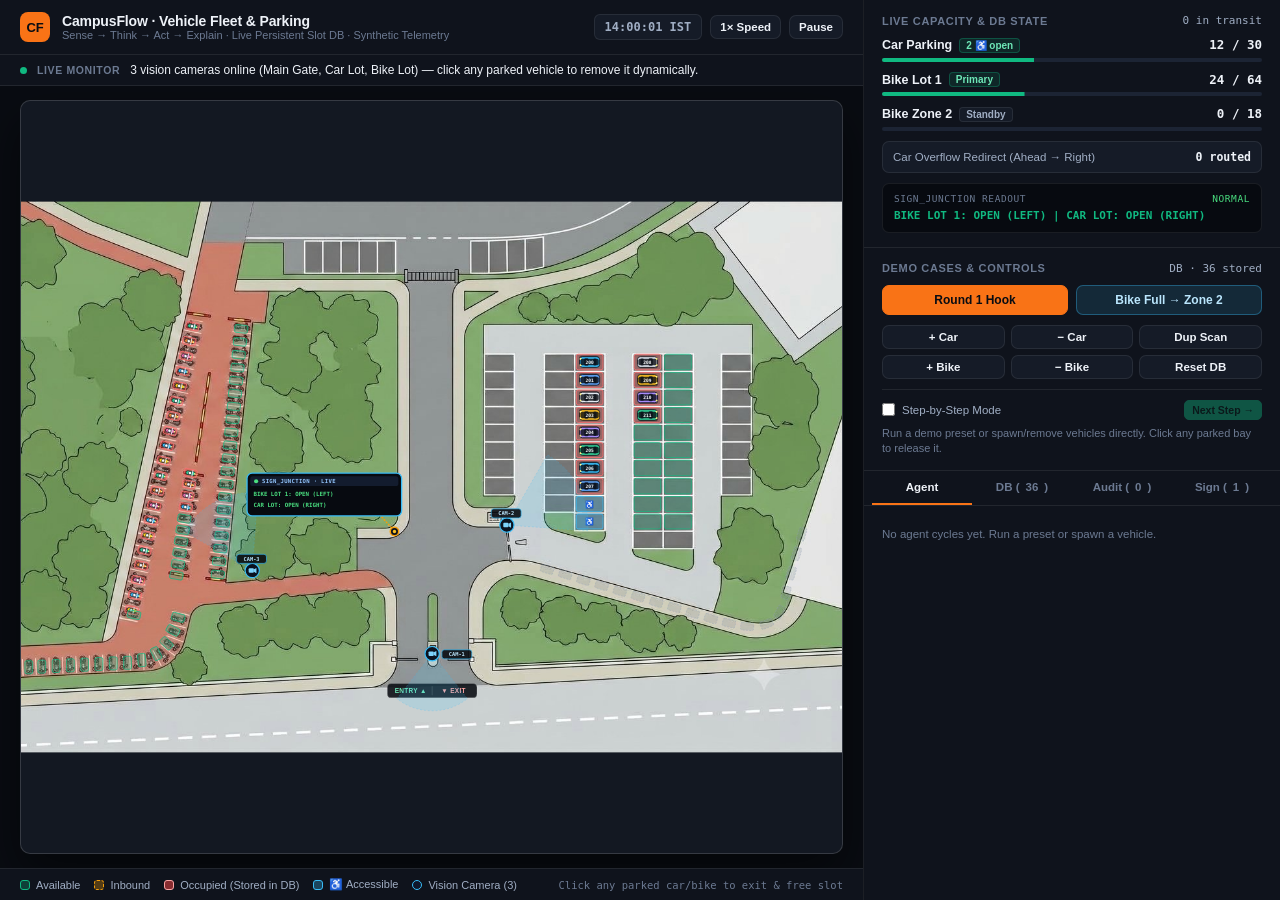
==== presentation/campusflow_parking_sim.html @ 80d055c9 "Add CampusFlow Module 1 interactive parking simulation" ====
<!DOCTYPE html>
<html lang="en" data-type="software">
<head>
<meta charset="UTF-8" />
<meta name="viewport" content="width=device-width, initial-scale=1.0" />
<meta name="page-type" content="software" />
<meta name="site-kind" content="software" />
<title>CampusFlow · Vehicle Fleet &amp; Parking Operations</title>
<style>
  :root {
    --bg: #090c12;
    --surface: #0f131c;
    --surface-2: #151b27;
    --surface-3: #1c2434;
    --border: rgba(255, 255, 255, 0.08);
    --border-strong: rgba(255, 255, 255, 0.15);
    --text: #eef2f8;
    --text-2: #a0aec4;
    --text-3: #6c7a92;
    --emerald: #10b981;
    --emerald-bg: rgba(16, 185, 129, 0.12);
    --amber: #f59e0b;
    --amber-bg: rgba(245, 158, 11, 0.13);
    --rose: #ef4444;
    --rose-bg: rgba(239, 68, 68, 0.13);
    --sky: #38bdf8;
    --sky-bg: rgba(56, 189, 248, 0.13);
    --accent: #f97316;
    --ease-out: cubic-bezier(0.22, 1, 0.36, 1);
    --ease-ios: cubic-bezier(0.32, 0.72, 0, 1);
    --mono: ui-monospace, SFMono-Regular, Menlo, Consolas, monospace;
    --sans: -apple-system, BlinkMacSystemFont, "Segoe UI", Inter, Roboto, sans-serif;
  }

  * { box-sizing: border-box; margin: 0; padding: 0; }
  html, body {
    height: 100%;
    background: var(--bg);
    color: var(--text);
    font-family: var(--sans);
    -webkit-font-smoothing: antialiased;
    overflow: hidden;
  }

  .app {
    display: grid;
    grid-template-columns: minmax(0, 1fr) 416px;
    height: 100vh;
    width: 100vw;
  }

  /* ================= LEFT MAP STAGE ================= */
  .stage {
    display: flex;
    flex-direction: column;
    min-width: 0;
    height: 100vh;
    border-right: 1px solid var(--border);
    background: var(--bg);
  }

  .topbar {
    display: flex;
    align-items: center;
    justify-content: space-between;
    gap: 16px;
    padding: 12px 20px;
    background: var(--surface);
    border-bottom: 1px solid var(--border);
    flex-shrink: 0;
  }

  .brand {
    display: flex;
    align-items: center;
    gap: 12px;
  }
  .brand-mark {
    width: 30px;
    height: 30px;
    border-radius: 8px;
    background: var(--accent);
    color: #090c12;
    font-weight: 800;
    font-size: 13px;
    letter-spacing: -0.02em;
    display: grid;
    place-items: center;
  }
  .brand-title {
    font-size: 14px;
    font-weight: 700;
    letter-spacing: -0.01em;
    color: var(--text);
    display: flex;
    align-items: center;
    gap: 8px;
  }
  .brand-meta {
    font-size: 11px;
    color: var(--text-3);
    font-weight: 500;
  }

  .top-controls {
    display: flex;
    align-items: center;
    gap: 8px;
  }
  .clock-chip {
    font-family: var(--mono);
    font-variant-numeric: tabular-nums;
    font-size: 12px;
    font-weight: 600;
    color: var(--text-2);
    background: var(--surface-2);
    border: 1px solid var(--border);
    padding: 5px 10px;
    border-radius: 6px;
  }

  .demand-bar {
    display: flex;
    align-items: center;
    gap: 10px;
    padding: 8px 20px;
    background: rgba(245, 158, 11, 0.07);
    border-bottom: 1px solid rgba(245, 158, 11, 0.22);
    font-size: 12px;
    flex-shrink: 0;
    transition: background-color 200ms var(--ease-out), border-color 200ms var(--ease-out);
  }
  .demand-bar.idle {
    background: var(--surface);
    border-bottom-color: var(--border);
  }
  .demand-dot {
    width: 7px;
    height: 7px;
    border-radius: 99px;
    background: var(--amber);
    flex-shrink: 0;
  }
  .demand-bar.idle .demand-dot { background: var(--emerald); }
  .demand-label {
    font-size: 10.5px;
    font-weight: 700;
    text-transform: uppercase;
    letter-spacing: 0.06em;
    color: var(--amber);
    flex-shrink: 0;
  }
  .demand-bar.idle .demand-label { color: var(--text-3); }
  .demand-text {
    color: var(--text);
    font-weight: 500;
    white-space: nowrap;
    overflow: hidden;
    text-overflow: ellipsis;
  }

  .map-wrap {
    position: relative;
    flex: 1;
    min-height: 0;
    display: flex;
    align-items: center;
    justify-content: center;
    padding: 14px 20px;
    overflow: hidden;
  }

  #simSvg {
    width: 100%;
    height: 100%;
    max-width: 100%;
    max-height: 100%;
    border-radius: 10px;
    border: 1px solid var(--border-strong);
    box-shadow: 0 20px 48px rgba(0, 0, 0, 0.5);
    background: #131822;
    user-select: none;
  }

  .legend-bar {
    display: flex;
    align-items: center;
    justify-content: space-between;
    flex-wrap: wrap;
    gap: 12px;
    padding: 9px 20px;
    background: var(--surface);
    border-top: 1px solid var(--border);
    font-size: 11px;
    color: var(--text-2);
    flex-shrink: 0;
  }
  .legend-items {
    display: flex;
    align-items: center;
    flex-wrap: wrap;
    gap: 14px;
  }
  .legend-item {
    display: inline-flex;
    align-items: center;
    gap: 6px;
  }
  .swatch {
    width: 10px;
    height: 10px;
    border-radius: 3px;
    display: inline-block;
  }

  /* TOOLTIP (Origin-aware, fast) */
  #tooltip {
    position: fixed;
    pointer-events: none;
    z-index: 60;
    background: rgba(15, 19, 28, 0.96);
    border: 1px solid var(--border-strong);
    border-radius: 8px;
    padding: 8px 11px;
    font-size: 11.5px;
    color: var(--text);
    box-shadow: 0 12px 28px rgba(0, 0, 0, 0.55);
    display: none;
    min-width: 178px;
  }
  #tooltip .tt-head { font-weight: 700; color: var(--text); margin-bottom: 4px; display: flex; justify-content: space-between; gap: 10px; }
  #tooltip .tt-row { color: var(--text-2); line-height: 1.5; font-size: 11px; }
  #tooltip .tt-hint { color: var(--sky); font-size: 10.5px; margin-top: 4px; font-weight: 600; }

  /* SONNER-STYLE BOTTOM-RIGHT TOASTS (Emil Kowalski) */
  #toastWrap {
    position: absolute;
    bottom: 22px;
    right: 28px;
    z-index: 30;
    display: flex;
    flex-direction: column;
    gap: 8px;
    pointer-events: none;
    max-width: 330px;
  }
  .toast {
    background: rgba(15, 19, 28, 0.96);
    border: 1px solid var(--border-strong);
    border-left: 3px solid var(--sky);
    border-radius: 8px;
    padding: 10px 13px;
    font-size: 12px;
    font-weight: 500;
    color: var(--text);
    box-shadow: 0 10px 28px rgba(0, 0, 0, 0.45);
    animation: toastEnter 200ms var(--ease-out) both;
  }
  .toast.warn { border-left-color: var(--amber); }
  .toast.err { border-left-color: var(--rose); }
  .toast.ok { border-left-color: var(--emerald); }
  .toast.leaving {
    opacity: 0;
    transform: translateY(4px) scale(0.97);
    transition: opacity 150ms var(--ease-out), transform 150ms var(--ease-out);
  }
  @keyframes toastEnter {
    from { opacity: 0; transform: translateY(6px) scale(0.96); }
    to { opacity: 1; transform: translateY(0) scale(1); }
  }

  /* ================= RIGHT SIDEBAR (CLEAN LINEAR / TASTESKILL SYSTEM) ================= */
  .sidebar {
    display: flex;
    flex-direction: column;
    height: 100vh;
    background: var(--surface);
    overflow: hidden;
  }

  .side-section {
    padding: 14px 18px;
    border-bottom: 1px solid var(--border);
    flex-shrink: 0;
  }

  .sec-head {
    display: flex;
    align-items: center;
    justify-content: space-between;
    margin-bottom: 10px;
  }
  .sec-title {
    font-size: 11px;
    font-weight: 700;
    text-transform: uppercase;
    letter-spacing: 0.06em;
    color: var(--text-3);
  }
  .sec-meta {
    font-family: var(--mono);
    font-variant-numeric: tabular-nums;
    font-size: 11px;
    color: var(--text-2);
  }

  /* CLEAN METRIC LIST (No cluttered boxed card soup) */
  .metric-list {
    display: flex;
    flex-direction: column;
    gap: 10px;
  }
  .metric-row {
    display: flex;
    flex-direction: column;
    gap: 5px;
  }
  .metric-top {
    display: flex;
    align-items: baseline;
    justify-content: space-between;
    gap: 8px;
  }
  .metric-name {
    font-size: 12.5px;
    font-weight: 600;
    color: var(--text);
    display: flex;
    align-items: center;
    gap: 7px;
  }
  .status-chip {
    font-size: 10px;
    font-weight: 600;
    padding: 1px 6px;
    border-radius: 4px;
    background: var(--surface-2);
    color: var(--text-2);
    border: 1px solid var(--border);
  }
  .status-chip.full { background: var(--rose-bg); color: #fca5a5; border-color: rgba(239,68,68,0.3); }
  .status-chip.active { background: var(--sky-bg); color: #7dd3fc; border-color: rgba(56,189,248,0.3); }
  .status-chip.ok { background: var(--emerald-bg); color: #6ee7b7; border-color: rgba(16,185,129,0.3); }
  .status-chip.warn { background: var(--amber-bg); color: #fcd34d; border-color: rgba(245,158,11,0.35); }

  .metric-num {
    font-family: var(--mono);
    font-variant-numeric: tabular-nums;
    font-size: 12.5px;
    font-weight: 700;
    color: var(--text);
  }
  .meter-track {
    height: 4px;
    border-radius: 99px;
    background: var(--surface-3);
    overflow: hidden;
  }
  .meter-fill {
    height: 100%;
    width: 100%;
    transform-origin: left center;
    transform: scaleX(0);
    background: var(--emerald);
    transition: transform 240ms var(--ease-out), background-color 200ms var(--ease-out);
  }

  .overflow-strip {
    margin-top: 10px;
    padding: 8px 10px;
    border-radius: 7px;
    background: var(--surface-2);
    border: 1px solid var(--border);
    display: flex;
    align-items: center;
    justify-content: space-between;
    font-size: 11.5px;
  }
  .overflow-strip span:first-child { color: var(--text-2); font-weight: 500; }
  .overflow-strip strong {
    font-family: var(--mono);
    font-variant-numeric: tabular-nums;
    color: var(--text);
  }

  /* SIGNBOARD STATUS STRIP */
  .sign-strip {
    margin-top: 10px;
    padding: 9px 11px;
    border-radius: 7px;
    background: #070a10;
    border: 1px solid var(--border);
    font-family: var(--mono);
  }
  .sign-strip-top {
    display: flex;
    justify-content: space-between;
    font-size: 9.5px;
    color: var(--text-3);
    text-transform: uppercase;
    letter-spacing: 0.06em;
    margin-bottom: 4px;
  }
  .sign-strip-val {
    font-size: 11px;
    font-weight: 700;
    color: var(--emerald);
    line-height: 1.4;
    transition: color 180ms var(--ease-out);
  }
  .sign-strip-val.redirect { color: var(--amber); }
  .sign-strip-val.alert { color: #f87171; }

  /* HUMAN-IN-THE-LOOP APPROVAL PANEL (Static crisp border, zero looping slop) */
  #approvalCard {
    display: none;
    margin-top: 12px;
    padding: 12px;
    border-radius: 8px;
    background: rgba(245, 158, 11, 0.09);
    border: 1px solid rgba(245, 158, 11, 0.5);
    animation: panelEnter 180ms var(--ease-out) both;
  }
  #approvalCard.visible { display: block; }
  @keyframes panelEnter {
    from { opacity: 0; transform: translateY(-4px) scale(0.98); }
    to { opacity: 1; transform: translateY(0) scale(1); }
  }
  .ap-head {
    display: flex;
    justify-content: space-between;
    align-items: center;
    margin-bottom: 5px;
    font-size: 12px;
    font-weight: 700;
    color: #fcd34d;
  }
  .ap-head code {
    font-family: var(--mono);
    font-size: 11px;
    color: var(--text);
  }
  .ap-body {
    font-size: 11.5px;
    color: var(--text-2);
    line-height: 1.45;
    margin-bottom: 10px;
  }
  .ap-body strong { color: var(--text); }
  .ap-actions {
    display: grid;
    grid-template-columns: 1fr 1fr;
    gap: 8px;
  }

  /* BUTTON SYSTEM (Emil Kowalski tactile scale(0.97) on press + fast 150ms curve) */
  button {
    font-family: inherit;
    cursor: pointer;
    border: 1px solid var(--border);
    background: var(--surface-2);
    color: var(--text);
    border-radius: 7px;
    padding: 7px 10px;
    font-size: 12px;
    font-weight: 600;
    display: inline-flex;
    align-items: center;
    justify-content: center;
    gap: 6px;
    transition: background-color 150ms var(--ease-out), border-color 150ms var(--ease-out), transform 120ms var(--ease-out), color 150ms var(--ease-out);
  }
  button:hover:not(:disabled) {
    background: var(--surface-3);
    border-color: var(--border-strong);
  }
  button:active:not(:disabled) {
    transform: scale(0.97);
  }
  button:disabled {
    opacity: 0.4;
    cursor: not-allowed;
  }

  .btn-primary {
    background: var(--accent);
    border-color: var(--accent);
    color: #090c12;
    font-weight: 700;
  }
  .btn-primary:hover:not(:disabled) {
    background: #fb923c;
    border-color: #fb923c;
  }
  .btn-secondary {
    background: var(--sky-bg);
    border-color: rgba(56, 189, 248, 0.35);
    color: #bae6fd;
  }
  .btn-secondary:hover:not(:disabled) {
    background: rgba(56, 189, 248, 0.22);
    border-color: rgba(56, 189, 248, 0.55);
  }
  .btn-approve {
    background: var(--emerald);
    border-color: var(--emerald);
    color: #062118;
    font-weight: 700;
  }
  .btn-approve:hover:not(:disabled) { background: #34d399; border-color: #34d399; }
  .btn-reject {
    background: var(--rose-bg);
    border-color: rgba(239, 68, 68, 0.4);
    color: #fecaca;
  }
  .btn-reject:hover:not(:disabled) { background: rgba(239, 68, 68, 0.24); }
  .btn-sm { padding: 5px 9px; font-size: 11.5px; }
  .btn-xs { padding: 3px 7px; font-size: 10.5px; border-radius: 5px; }

  .preset-row {
    display: grid;
    grid-template-columns: 1fr 1fr;
    gap: 8px;
    margin-bottom: 10px;
  }

  .action-grid {
    display: grid;
    grid-template-columns: repeat(3, 1fr);
    gap: 6px;
  }

  .step-strip {
    margin-top: 10px;
    padding-top: 10px;
    border-top: 1px solid var(--border);
    display: flex;
    align-items: center;
    justify-content: space-between;
    gap: 8px;
  }
  .step-toggle {
    font-size: 11.5px;
    color: var(--text-2);
    display: flex;
    align-items: center;
    gap: 7px;
    cursor: pointer;
    user-select: none;
  }
  .step-hint {
    margin-top: 6px;
    font-size: 11px;
    color: var(--text-3);
    line-height: 1.35;
  }
  .step-hint strong { color: var(--text-2); }

  /* LOWER TABS */
  .tabs-area {
    display: flex;
    flex-direction: column;
    flex: 1;
    min-height: 0;
  }
  .tab-bar {
    position: relative;
    display: grid;
    grid-template-columns: repeat(4, 1fr);
    border-bottom: 1px solid var(--border);
    background: var(--surface);
    flex-shrink: 0;
    padding: 0 8px;
  }
  .tab-btn {
    border: none;
    border-radius: 0;
    background: transparent;
    color: var(--text-3);
    padding: 10px 4px;
    font-size: 11.5px;
    font-weight: 600;
    border-bottom: 2px solid transparent;
  }
  .tab-btn:hover { background: transparent; color: var(--text-2); }
  .tab-btn:active { transform: none; }
  .tab-btn.active {
    color: var(--text);
    border-bottom-color: var(--accent);
  }

  .tab-pane {
    display: none;
    flex: 1;
    min-height: 0;
    overflow-y: auto;
    padding: 12px 18px;
  }
  .tab-pane.active {
    display: block;
    animation: tabFade 160ms var(--ease-out) both;
  }
  @keyframes tabFade {
    from { opacity: 0; transform: translateY(3px); }
    to { opacity: 1; transform: translateY(0); }
  }

  /* AGENT FEED */
  .feed-item {
    padding: 10px 0;
    border-bottom: 1px solid var(--border);
    font-size: 11.5px;
    animation: panelEnter 180ms var(--ease-out) both;
  }
  .feed-item:last-child { border-bottom: none; }
  .feed-head {
    display: flex;
    justify-content: space-between;
    align-items: center;
    margin-bottom: 4px;
  }
  .phase-tag {
    font-family: var(--mono);
    font-size: 9.5px;
    font-weight: 700;
    letter-spacing: 0.06em;
    padding: 1px 6px;
    border-radius: 4px;
    background: var(--sky-bg);
    color: #7dd3fc;
  }
  .phase-THINK .phase-tag { background: rgba(167,139,250,0.15); color: #ddd6fe; }
  .phase-ACT .phase-tag { background: var(--emerald-bg); color: #6ee7b7; }
  .phase-EXPLAIN .phase-tag { background: var(--amber-bg); color: #fde68a; }
  .phase-GUARD .phase-tag { background: var(--rose-bg); color: #fca5a5; }
  .feed-time {
    font-family: var(--mono);
    font-size: 10px;
    color: var(--text-3);
  }
  .feed-title { font-weight: 600; color: var(--text); margin-bottom: 2px; }
  .feed-body { color: var(--text-2); line-height: 1.45; }
  .feed-sub { color: var(--text-3); font-size: 10.5px; margin-top: 3px; }

  /* DB & AUDIT TABLES */
  .data-table {
    width: 100%;
    border-collapse: collapse;
    font-size: 11px;
  }
  .data-table th, .data-table td {
    text-align: left;
    padding: 7px 4px;
    border-bottom: 1px solid var(--border);
    vertical-align: middle;
  }
  .data-table th {
    color: var(--text-3);
    font-weight: 700;
    text-transform: uppercase;
    font-size: 9.5px;
    letter-spacing: 0.05em;
    position: sticky;
    top: 0;
    background: var(--surface);
  }
  .db-toolbar {
    display: flex;
    align-items: center;
    justify-content: space-between;
    margin-bottom: 8px;
    font-size: 11px;
    color: var(--text-2);
  }
  .tag-ok { color: #6ee7b7; font-weight: 600; }
  .tag-pend { color: #fcd34d; font-weight: 600; }
  .tag-rej { color: #fca5a5; font-weight: 600; }

  /* SVG ROUTE FLOW */
  @keyframes dashFlow {
    to { stroke-dashoffset: -36; }
  }
  .route-flow { animation: dashFlow 1.1s linear infinite; }

  /* ACCESSIBILITY: MANDATORY REDUCED MOTION PATH */
  @media (prefers-reduced-motion: reduce) {
    *, *::before, *::after {
      animation-duration: 0.01ms !important;
      animation-iteration-count: 1 !important;
      transition-duration: 0.01ms !important;
    }
  }

  ::-webkit-scrollbar { width: 5px; height: 5px; }
  ::-webkit-scrollbar-track { background: transparent; }
  ::-webkit-scrollbar-thumb { background: rgba(255,255,255,0.12); border-radius: 3px; }
</style>
</head>
<body>
<div class="app">
  <!-- LEFT MAP STAGE -->
  <div class="stage">
    <header class="topbar">
      <div class="brand">
        <div class="brand-mark">CF</div>
        <div>
          <div class="brand-title">CampusFlow · Vehicle Fleet &amp; Parking</div>
          <div class="brand-meta">Sense → Think → Act → Explain · Live Persistent Slot DB · Synthetic Telemetry</div>
        </div>
      </div>
      <div class="top-controls">
        <div class="clock-chip" id="simClock">14:00:00 IST</div>
        <button class="btn-sm" id="btnSpeed">1× Speed</button>
        <button class="btn-sm" id="btnPause">Pause</button>
      </div>
    </header>

    <div class="demand-bar idle" id="demandBar">
      <span class="demand-dot"></span>
      <span class="demand-label" id="demandTag">Live Monitor</span>
      <span class="demand-text" id="demandText">3 vision cameras online (Main Gate, Car Lot, Bike Lot) — click any parked vehicle to remove it dynamically.</span>
    </div>

    <div class="map-wrap">
      <div id="toastWrap"></div>
      <svg id="simSvg" viewBox="0 0 1264 848" preserveAspectRatio="xMidYMid meet">
        <defs>
          <filter id="glowSky" x="-30%" y="-30%" width="160%" height="160%">
            <feGaussianBlur stdDeviation="2.5" result="blur"/>
            <feMerge><feMergeNode in="blur"/><feMergeNode in="SourceGraphic"/></feMerge>
          </filter>
          <filter id="glowAmber" x="-30%" y="-30%" width="160%" height="160%">
            <feGaussianBlur stdDeviation="3" result="blur"/>
            <feMerge><feMergeNode in="blur"/><feMergeNode in="SourceGraphic"/></feMerge>
          </filter>
          <linearGradient id="camFovGrad" x1="0%" y1="0%" x2="100%" y2="0%">
            <stop offset="0%" stop-color="#38bdf8" stop-opacity="0.34"/>
            <stop offset="100%" stop-color="#38bdf8" stop-opacity="0.02"/>
          </linearGradient>
        </defs>

        <!-- Base Top-Down Parking Floorplan -->
        <image href="[data-uri]" x="0" y="0" width="1264" height="848" />

        <!-- Switched Entry (LEFT) & Exit (RIGHT) Gate Indicator -->
        <g font-family="-apple-system, BlinkMacSystemFont, sans-serif" font-weight="800" font-size="10" letter-spacing="0.05em">
          <rect x="564" y="742" width="138" height="22" rx="6" fill="rgba(9,12,18,0.88)" stroke="rgba(255,255,255,0.22)" stroke-width="1"/>
          <text x="600" y="756.5" text-anchor="middle" fill="#6ee7b7">ENTRY ▲</text>
          <line x1="633" y1="746" x2="633" y2="760" stroke="rgba(255,255,255,0.2)" stroke-width="1"/>
          <text x="666" y="756.5" text-anchor="middle" fill="#fca5a5">▼ EXIT</text>
        </g>

        <!-- Dynamic Active Route Guidance Layer (Overflow Straight->Right OR Bike Zone 2 Perimeter) -->
        <g id="routeLayer"></g>

        <!-- Interactive Parking Slots + Persistent Parked Vehicle Icons Layer -->
        <g id="slotsLayer"></g>

        <!-- 3 Campus Vision Cameras Layer (Main Gate, Car Lot, Bike Lot) -->
        <g id="camerasLayer"></g>

        <!-- Moving Vehicles In Transit Layer -->
        <g id="vehiclesLayer"></g>

        <!-- SIGN_JUNCTION Digital Display Board (Inner Left Corner of Central T-Junction) -->
        <g id="signJunctionGroup" style="cursor:pointer;">
          <line x1="574" y1="506" x2="554" y2="484" stroke="#f59e0b" stroke-width="2.2" stroke-dasharray="3 2"/>
          <circle cx="575" cy="508" r="6.5" fill="#0f131c" stroke="#f59e0b" stroke-width="2.2"/>
          <circle cx="575" cy="508" r="2.6" fill="#fbbf24"/>

          <rect id="signBox" x="348" y="418" width="238" height="66" rx="8" fill="#070a10" stroke="#38bdf8" stroke-width="2"/>
          <rect x="353" y="423" width="228" height="15" rx="4" fill="#131c2e"/>
          <circle id="signLedDot" cx="362" cy="430.5" r="3.2" fill="#10b981"/>
          <text x="371" y="434" fill="#93c5fd" font-family="ui-monospace, monospace" font-size="8.6" font-weight="800" letter-spacing="0.06em">SIGN_JUNCTION · LIVE</text>
          <text id="signLine1" x="358" y="454" fill="#4ade80" font-family="ui-monospace, monospace" font-size="8.9" font-weight="800">BIKE LOT 1: OPEN (LEFT)</text>
          <text id="signLine2" x="358" y="470" fill="#4ade80" font-family="ui-monospace, monospace" font-size="8.9" font-weight="800">CAR LOT: OPEN (RIGHT)</text>
        </g>
      </svg>
    </div>

    <footer class="legend-bar">
      <div class="legend-items">
        <span class="legend-item"><span class="swatch" style="background:rgba(16,185,129,0.28);border:1.5px solid #10b981;"></span>Available</span>
        <span class="legend-item"><span class="swatch" style="background:rgba(245,158,11,0.3);border:1.5px dashed #f59e0b;"></span>Inbound</span>
        <span class="legend-item"><span class="swatch" style="background:rgba(239,68,68,0.55);border:1.5px solid #fca5a5;"></span>Occupied (Stored in DB)</span>
        <span class="legend-item"><span class="swatch" style="background:rgba(56,189,248,0.3);border:1.5px solid #38bdf8;"></span>♿ Accessible</span>
        <span class="legend-item"><span class="swatch" style="background:#0f172a;border:1.5px solid #38bdf8;border-radius:99px;"></span>Vision Camera (3)</span>
      </div>
      <div style="font-family:var(--mono);font-size:10.5px;color:var(--text-3);">Click any parked car/bike to exit &amp; free slot</div>
    </footer>
  </div>

  <!-- RIGHT SIDEBAR (CLEANED UP VIA DESIGN-TASTE-FRONTEND + DESIGN-MOTION-PRINCIPLES) -->
  <aside class="sidebar">
    <!-- 1. LIVE TELEMETRY & SIGNBOARD -->
    <section class="side-section">
      <div class="sec-head">
        <span class="sec-title">Live Capacity &amp; DB State</span>
        <span class="sec-meta" id="activeVehiclesBadge">0 in transit</span>
      </div>

      <div class="metric-list">
        <div class="metric-row">
          <div class="metric-top">
            <span class="metric-name">Car Parking <span class="status-chip ok" id="chipCar">2 ♿ open</span></span>
            <span class="metric-num" id="valCar">0 / 30</span>
          </div>
          <div class="meter-track"><div class="meter-fill" id="barCar"></div></div>
        </div>

        <div class="metric-row">
          <div class="metric-top">
            <span class="metric-name">Bike Lot 1 <span class="status-chip ok" id="chipBike1">Primary</span></span>
            <span class="metric-num" id="valBike1">0 / 64</span>
          </div>
          <div class="meter-track"><div class="meter-fill" id="barBike1"></div></div>
        </div>

        <div class="metric-row">
          <div class="metric-top">
            <span class="metric-name">Bike Zone 2 <span class="status-chip" id="chipBike2">Standby</span></span>
            <span class="metric-num" id="valBike2">0 / 18</span>
          </div>
          <div class="meter-track"><div class="meter-fill" id="barBike2"></div></div>
        </div>
      </div>

      <div class="overflow-strip">
        <span>Car Overflow Redirect (Ahead → Right)</span>
        <strong id="valOverflowCount">0 routed</strong>
      </div>

      <div class="sign-strip">
        <div class="sign-strip-top">
          <span>SIGN_JUNCTION Readout</span>
          <span id="signStatePill" style="color:var(--emerald);">NORMAL</span>
        </div>
        <div class="sign-strip-val" id="signMirrorText">BIKE LOT 1: OPEN (LEFT) | CAR LOT: OPEN (RIGHT)</div>
      </div>

      <!-- HUMAN-IN-THE-LOOP APPROVAL PANEL -->
      <div id="approvalCard">
        <div class="ap-head">
          <span>Attendant Approval Required</span>
          <code id="apVehicleTag">CAR-VIS-01</code>
        </div>
        <div class="ap-body" id="apBody">
          Car parking is at <strong>30/30</strong> capacity. Approve overflow redirect to route this vehicle <strong>straight ahead and right</strong> to the external overflow lot?
        </div>
        <div class="ap-actions">
          <button class="btn-approve" id="btnApproveOv">Approve Redirect</button>
          <button class="btn-reject" id="btnRejectOv">Reject &amp; Exit</button>
        </div>
      </div>
    </section>

    <!-- 2. SCENARIOS & FLEET CONTROLS -->
    <section class="side-section">
      <div class="sec-head">
        <span class="sec-title">Demo Cases &amp; Controls</span>
        <span class="sec-meta" id="dbSavedBadge">DB Synced</span>
      </div>

      <div class="preset-row">
        <button class="btn-primary" id="btnPresetHook">Round 1 Hook</button>
        <button class="btn-secondary" id="btnPresetBike2">Bike Full → Zone 2</button>
      </div>

      <div class="action-grid">
        <button class="btn-sm" id="btnSpawnCar">+ Car</button>
        <button class="btn-sm" id="btnRemoveCar">− Car</button>
        <button class="btn-sm" id="btnDupScan">Dup Scan</button>
        <button class="btn-sm" id="btnSpawnBike">+ Bike</button>
        <button class="btn-sm" id="btnRemoveBike">− Bike</button>
        <button class="btn-sm" id="btnReset">Reset DB</button>
      </div>

      <div class="step-strip">
        <label class="step-toggle">
          <input type="checkbox" id="chkStepMode" />
          Step-by-Step Mode
        </label>
        <button class="btn-xs btn-approve" id="btnNextStep" disabled>Next Step →</button>
      </div>
      <div class="step-hint" id="stepDesc">Run a demo preset or spawn/remove vehicles directly. Click any parked bay to release it.</div>
    </section>

    <!-- 3. TABBED INSPECTOR (AGENT / LIVE DB / AUDIT / SIGN) -->
    <div class="tabs-area">
      <div class="tab-bar">
        <button class="tab-btn active" data-tab="tabAgent">Agent</button>
        <button class="tab-btn" data-tab="tabDb">DB (<span id="dbCount">0</span>)</button>
        <button class="tab-btn" data-tab="tabAudit">Audit (<span id="auditCount">0</span>)</button>
        <button class="tab-btn" data-tab="tabSign">Sign (<span id="signCount">1</span>)</button>
      </div>

      <div class="tab-pane active" id="tabAgent"></div>

      <div class="tab-pane" id="tabDb">
        <div class="db-toolbar">
          <span id="dbSummaryText">0 vehicles committed in local DB</span>
          <button class="btn-xs" id="btnClearAll">Empty Lots</button>
        </div>
        <table class="data-table">
          <thead>
            <tr>
              <th>Slot</th>
              <th>Vehicle ID</th>
              <th>In At</th>
              <th style="text-align:right;">Action</th>
            </tr>
          </thead>
          <tbody id="dbBody"></tbody>
        </table>
      </div>

      <div class="tab-pane" id="tabAudit">
        <table class="data-table">
          <thead>
            <tr>
              <th>Time</th>
              <th>Event</th>
              <th>Evidence &amp; Ruled Out</th>
              <th>Outcome</th>
            </tr>
          </thead>
          <tbody id="auditBody"></tbody>
        </table>
      </div>

      <div class="tab-pane" id="tabSign"></div>
    </div>
  </aside>
</div>

<div id="tooltip"></div>

<script>
(() => {
  'use strict';

  const SVG_NS = 'http://www.w3.org/2000/svg';
  const DB_KEY = 'campusflow_parking_db_v2';

  const CAR_PALETTE = ['#38bdf8', '#60a5fa', '#e2e8f0', '#fbbf24', '#a78bfa', '#34d399'];
  const BIKE_PALETTE = ['#34d399', '#fb923c', '#f472b6', '#38bdf8', '#facc15'];

  /* =========================================================
     1. 3 VISION CAMERAS & CALIBRATED FLOORPLAN SLOTS (1264x848)
     ========================================================= */
  const CAMERAS = [
    {
      id: 'CAM-1',
      name: 'Main Gate Camera',
      zone: 'GATE',
      x: 633, y: 696,
      fovAngle: 90, fovSpan: 76, fovLen: 88,
      role: 'Entry (left) & Exit (right) synthetic timestamp + class detection'
    },
    {
      id: 'CAM-2',
      name: 'Car Lot Camera',
      zone: 'ZONE_CAR',
      x: 748, y: 498,
      fovAngle: -28, fovSpan: 64, fovLen: 125,
      role: 'Verifies bay occupancy across 30 car slots (incl. 2 ♿ bays)'
    },
    {
      id: 'CAM-3',
      name: 'Bike Lot Camera',
      zone: 'ZONE_BIKE_1',
      x: 356, y: 568,
      fovAngle: -118, fovSpan: 64, fovLen: 120,
      role: 'Monitors 64 primary two-wheeler bays & triggers Zone 2 redirect'
    }
  ];

  const CAR_Y_LINES = [233, 261, 288, 315, 342, 369, 396, 424, 452, 479, 506];

  function buildSlots() {
    const slots = [];

    // 1) ZONE_CAR: 3 parallel vertical columns x 10 = 30 slots (2 accessible near throat)
    const carCols = [
      { colIdx: 0, prefix: 'C-A', x: 855, w: 41, aisleX: 920, parkAngle: 180 },
      { colIdx: 1, prefix: 'C-B', x: 944, w: 41, aisleX: 920, parkAngle: 0 },
      { colIdx: 2, prefix: 'C-C', x: 991, w: 41, aisleX: 1056, parkAngle: 180 },
    ];
    carCols.forEach(c => {
      for (let i = 0; i < 10; i++) {
        const y0 = CAR_Y_LINES[i] + 2;
        const h = (CAR_Y_LINES[i + 1] - CAR_Y_LINES[i]) - 4;
        const isAccessible = (c.colIdx === 0 && i >= 8);
        slots.push({
          id: `${c.prefix}${String(i + 1).padStart(2, '0')}`,
          zone: 'ZONE_CAR',
          vehicleType: 'CAR',
          accessible: isAccessible,
          x: c.x, y: y0, w: c.w, h,
          cx: c.x + c.w / 2,
          cy: y0 + h / 2,
          angle: 0,
          parkAngle: c.parkAngle,
          colIdx: c.colIdx,
          status: 'AVAILABLE', // AVAILABLE | INBOUND | OCCUPIED | LOCKED
          vehicleId: null,
          vehicleColor: null,
          parkedAt: null
        });
      }
    });

    // 2) ZONE_BIKE_1: 64 primary bike slots along left red-paved lot + lower-left bend
    let b1 = 1;
    const addBike1 = (cx, cy, angle, aisleType) => {
      slots.push({
        id: `B1-${String(b1++).padStart(2, '0')}`,
        zone: 'ZONE_BIKE_1',
        vehicleType: 'BIKE',
        accessible: false,
        x: cx - 10, y: cy - 6, w: 20, h: 12,
        cx, cy,
        angle,
        parkAngle: angle,
        aisleType,
        status: 'AVAILABLE',
        vehicleId: null,
        vehicleColor: null,
        parkedAt: null
      });
    };

    for (let i = 0; i < 20; i++) {
      const y = 192 + i * 23.0;
      const x = 264 - 0.214 * (y - 192);
      addBike1(x, y, 12, 'WEST_MAIN');
    }
    for (let i = 0; i < 10; i++) {
      const y = 418 + i * 17.5;
      const x = 261 - 0.138 * (y - 418);
      addBike1(x, y, 10, 'WEST_MAIN');
    }
    for (let i = 0; i < 20; i++) {
      const y = 196 + i * 19.9;
      const x = 339 - 0.095 * (y - 196);
      addBike1(x, y, 186, 'EAST_MAIN');
    }
    const bendCoords = [
      [242, 640, 195], [234, 660, 208], [224, 680, 224], [208, 696, 245],
      [186, 706, 265], [164, 710, 270], [142, 711, 270], [120, 712, 270],
      [98,  713, 270], [76,  714, 270], [54,  715, 270], [32,  716, 270],
      [12,  717, 270], [174, 636, 12]
    ];
    bendCoords.forEach(([x, y, ang]) => addBike1(x, y, ang, 'BEND'));

    // 3) ZONE_BIKE_2: 18 secondary bike slots along bottom-right & east building perimeter
    const b2Points = [
      [810, 566, 17], [838, 574, 17], [866, 583, 17], [894, 591, 17],
      [922, 600, 17], [950, 608, 17], [978, 617, 17], [1006, 625, 17],
      [1034, 634, 17], [1062, 642, 17], [1090, 649, 14], [1118, 654, 4],
      [1148, 650, -22], [1168, 632, -62], [1178, 602, -74], [1186, 572, -74],
      [1194, 542, -74], [1202, 512, -74]
    ];
    b2Points.forEach(([cx, cy, ang], idx) => {
      slots.push({
        id: `B2-${String(idx + 1).padStart(2, '0')}`,
        zone: 'ZONE_BIKE_2',
        vehicleType: 'BIKE',
        accessible: false,
        x: cx - 10, y: cy - 6, w: 20, h: 12,
        cx, cy,
        angle: ang,
        parkAngle: ang,
        status: 'LOCKED',
        vehicleId: null,
        vehicleColor: null,
        parkedAt: null
      });
    });

    return slots;
  }

  /* =========================================================
     2. SWITCHED ENTRY (LEFT) & EXIT (RIGHT) + OVERFLOW RIGHT-TURN
     ========================================================= */
  // ENTRY is now on the LEFT lane (x = 598, going NORTH)
  const ENTRY_TO_JUNCTION = [
    { x: 598, y: 834 },
    { x: 598, y: 706, camId: 'CAM-1' },
    { x: 608, y: 556, pauseMs: 380 } // Pause to read SIGN_JUNCTION
  ];

  // EXIT is now on the RIGHT lane (x = 666, going SOUTH)
  const EXIT_FROM_JUNCTION = [
    { x: 662, y: 566 },
    { x: 666, y: 706, camId: 'CAM-1' },
    { x: 666, y: 838 }
  ];

  // OVERFLOW PATH: Straight north past crosswalk, then RIGHT TURN ahead along curved upper road!
  function getOverflowPath(fromPoint = null) {
    const start = fromPoint
      ? [{ x: fromPoint.x, y: fromPoint.y }]
      : ENTRY_TO_JUNCTION.map(p => ({ ...p }));
    return start.concat([
      { x: 614, y: 360 },
      { x: 614, y: 120 },
      { x: 614, y: 52 },
      { x: 715, y: 48 },
      { x: 815, y: 42 },
      { x: 910, y: 26 },
      { x: 1015, y: -12 }
    ]);
  }

  function getEntryPath(slot) {
    const pts = ENTRY_TO_JUNCTION.map(p => ({ ...p }));
    if (slot.zone === 'ZONE_CAR') {
      pts.push({ x: 690, y: 534 }, { x: 752, y: 526, camId: 'CAM-2' }, { x: 782, y: 540 });
      if (slot.colIdx <= 1) {
        pts.push({ x: 850, y: 562 }, { x: 920, y: 580 }, { x: 920, y: slot.cy }, { x: slot.cx, y: slot.cy });
      } else {
        pts.push({ x: 850, y: 562 }, { x: 920, y: 582 }, { x: 1005, y: 606 }, { x: 1056, y: 606 }, { x: 1056, y: slot.cy }, { x: slot.cx, y: slot.cy });
      }
    } else if (slot.zone === 'ZONE_BIKE_1') {
      pts.push({ x: 540, y: 582 }, { x: 380, y: 598, camId: 'CAM-3' }, { x: 278, y: 608 });
      if (slot.aisleType === 'BEND') {
        pts.push({ x: 245, y: 626 });
        if (slot.cx < 200) pts.push({ x: 208, y: 676 }, { x: 168, y: 694 }, { x: slot.cx, y: 696 });
        pts.push({ x: slot.cx, y: slot.cy });
      } else {
        const laneXAtY = (y) => 296 - 0.175 * (y - 195);
        pts.push({ x: laneXAtY(595), y: 595 }, { x: laneXAtY(slot.cy), y: slot.cy }, { x: slot.cx, y: slot.cy });
      }
    } else if (slot.zone === 'ZONE_BIKE_2') {
      pts.push({ x: 690, y: 534 }, { x: 752, y: 526, camId: 'CAM-2' }, { x: 778, y: 548 });
      const perim = [
        { x: 810, y: 566 }, { x: 894, y: 591 }, { x: 978, y: 617 },
        { x: 1062, y: 642 }, { x: 1120, y: 654 }, { x: 1154, y: 648 },
        { x: 1172, y: 622 }, { x: 1186, y: 572 }, { x: 1202, y: 512 }
      ];
      for (const wp of perim) {
        pts.push(wp);
        if (Math.hypot(wp.x - slot.cx, wp.y - slot.cy) < 42) break;
      }
      pts.push({ x: slot.cx, y: slot.cy });
    }
    return pts;
  }

  function getExitPath(slot) {
    const pts = [{ x: slot.cx, y: slot.cy }];
    if (slot.zone === 'ZONE_CAR') {
      if (slot.colIdx <= 1) {
        pts.push({ x: 920, y: slot.cy }, { x: 920, y: 580 }, { x: 850, y: 562 }, { x: 782, y: 540 }, { x: 752, y: 526, camId: 'CAM-2' }, { x: 695, y: 542 });
      } else {
        pts.push({ x: 1056, y: slot.cy }, { x: 1056, y: 606 }, { x: 1005, y: 606 }, { x: 920, y: 582 }, { x: 782, y: 540 }, { x: 752, y: 526, camId: 'CAM-2' }, { x: 695, y: 542 });
      }
    } else if (slot.zone === 'ZONE_BIKE_1') {
      if (slot.aisleType === 'BEND') {
        if (slot.cx < 200) pts.push({ x: slot.cx, y: 696 }, { x: 168, y: 694 }, { x: 208, y: 676 });
        pts.push({ x: 245, y: 626 }, { x: 278, y: 608 });
      } else {
        const laneXAtY = (y) => 296 - 0.175 * (y - 195);
        pts.push({ x: laneXAtY(slot.cy), y: slot.cy }, { x: laneXAtY(595), y: 595 }, { x: 278, y: 608 });
      }
      pts.push({ x: 380, y: 598, camId: 'CAM-3' }, { x: 540, y: 582 }, { x: 626, y: 580 });
    } else if (slot.zone === 'ZONE_BIKE_2') {
      const rev = [
        { x: 1202, y: 512 }, { x: 1186, y: 572 }, { x: 1172, y: 622 },
        { x: 1154, y: 648 }, { x: 1120, y: 654 }, { x: 1062, y: 642 },
        { x: 978, y: 617 }, { x: 894, y: 591 }, { x: 810, y: 566 }
      ];
      let started = false;
      for (const wp of rev) {
        if (!started && Math.hypot(wp.x - slot.cx, wp.y - slot.cy) < 75) started = true;
        if (started) pts.push(wp);
      }
      pts.push({ x: 778, y: 548 }, { x: 752, y: 526, camId: 'CAM-2' }, { x: 695, y: 542 });
    }
    return pts.concat(EXIT_FROM_JUNCTION.map(p => ({ ...p })));
  }

  /* =========================================================
     3. STATE + PERSISTENT LOCAL DATABASE (localStorage)
     ========================================================= */
  const state = {
    slots: buildSlots(),
    vehicles: [],
    parkedDb: new Map(), // vehicleId -> { slotId, zone, vehicleType, color, parkedAt }
    overflowRoutedCount: 0,
    overflowApproved: false,
    pendingApproval: null, // { vehicleId, color, queuedVehicle }
    bike2Active: false,
    camFlash: {}, // camId -> expireTs
    simSeconds: 14 * 3600,
    paused: false,
    speed: 1,
    carSeq: 101,
    bikeSeq: 401,
    signText: '',
    signHistory: [],
    agentFeed: [],
    auditLog: [],
    stepMode: false,
    stepQueue: [],
    autoTimer: null
  };

  function saveDb() {
    try {
      const payload = {
        simSeconds: state.simSeconds,
        carSeq: state.carSeq,
        bikeSeq: state.bikeSeq,
        overflowRoutedCount: state.overflowRoutedCount,
        overflowApproved: state.overflowApproved,
        parked: Array.from(state.parkedDb.entries())
      };
      localStorage.setItem(DB_KEY, JSON.stringify(payload));
      document.getElementById('dbSavedBadge').textContent = `DB · ${state.parkedDb.size} stored`;
    } catch (_) {
      document.getElementById('dbSavedBadge').textContent = `RAM · ${state.parkedDb.size} stored`;
    }
  }

  function loadDb() {
    try {
      const raw = localStorage.getItem(DB_KEY);
      if (!raw) return false;
      const data = JSON.parse(raw);
      if (!Array.isArray(data.parked)) return false;
      state.slots = buildSlots();
      state.parkedDb.clear();
      state.simSeconds = data.simSeconds || 14 * 3600;
      state.carSeq = data.carSeq || 101;
      state.bikeSeq = data.bikeSeq || 401;
      state.overflowRoutedCount = data.overflowRoutedCount || 0;
      state.overflowApproved = !!data.overflowApproved;

      data.parked.forEach(([vehId, rec]) => {
        const slot = state.slots.find(s => s.id === rec.slotId);
        if (slot) {
          slot.status = 'OCCUPIED';
          slot.vehicleId = vehId;
          slot.vehicleColor = rec.color || (slot.vehicleType === 'CAR' ? '#38bdf8' : '#34d399');
          slot.parkedAt = rec.parkedAt || '14:00:00';
          state.parkedDb.set(vehId, rec);
        }
      });
      return true;
    } catch (_) {
      return false;
    }
  }

  function fmtTime(sec = state.simSeconds) {
    const s = Math.floor(sec) % 86400;
    return [Math.floor(s / 3600), Math.floor((s % 3600) / 60), s % 60]
      .map(n => String(n).padStart(2, '0')).join(':');
  }

  function getZoneSlots(zone) {
    return state.slots.filter(s => s.zone === zone);
  }

  function zoneStats(zone) {
    const list = getZoneSlots(zone);
    const occupied = list.filter(s => s.status === 'OCCUPIED').length;
    const inbound = list.filter(s => s.status === 'INBOUND').length;
    const avail = list.filter(s => s.status === 'AVAILABLE').length;
    return { total: list.length, occupied, inbound, avail, effectiveUsed: occupied + inbound, list };
  }

  function flashCamera(camId) {
    state.camFlash[camId] = performance.now() + 900;
    renderCameras();
  }

  /* =========================================================
     4. LOGGING, TOASTS & SIGN_JUNCTION STATE MACHINE
     ========================================================= */
  function showToast(msg, type = 'info') {
    const wrap = document.getElementById('toastWrap');
    const div = document.createElement('div');
    div.className = `toast ${type}`;
    div.textContent = msg;
    wrap.appendChild(div);
    setTimeout(() => div.classList.add('leaving'), 3300);
    setTimeout(() => div.remove(), 3500);
  }

  function addAgentStep(phase, title, detail, sub = '') {
    state.agentFeed.unshift({ time: fmtTime(), phase, title, detail, sub });
    if (state.agentFeed.length > 60) state.agentFeed.pop();
    renderAgentFeed();
  }

  function addAudit({ eventId, evidence, ruledOut, outcome, outcomeType = 'ok' }) {
    state.auditLog.unshift({ time: fmtTime(), eventId, evidence, ruledOut, outcome, outcomeType });
    document.getElementById('auditCount').textContent = state.auditLog.length;
    renderAuditTable();
  }

  function updateSignJunction(reason = 'Capacity check') {
    const car = zoneStats('ZONE_CAR');
    const b1 = zoneStats('ZONE_BIKE_1');

    const b1Full = (b1.avail === 0);
    const carFull = (car.avail === 0);

    // If Car Lot frees up below 30, clear overflow redirect automatically
    if (!carFull && state.overflowApproved) {
      state.overflowApproved = false;
    }

    // Strict routing rule: Bike Zone 2 activates ONLY when Bike Lot 1 is 100% full
    if (b1Full && !state.bike2Active) {
      state.bike2Active = true;
      getZoneSlots('ZONE_BIKE_2').forEach(s => { if (s.status === 'LOCKED') s.status = 'AVAILABLE'; });
    } else if (!b1Full && state.bike2Active) {
      state.bike2Active = false;
      getZoneSlots('ZONE_BIKE_2').forEach(s => { if (s.status === 'AVAILABLE') s.status = 'LOCKED'; });
    }

    let fullMsg = '', line1 = '', line2 = '', mode = 'NORMAL';

    if (b1Full && carFull && state.overflowApproved) {
      fullMsg = 'BIKE LOT 1: FULL → BIKE ZONE 2 (RIGHT) | CAR LOT: FULL → OVERFLOW AHEAD & RIGHT';
      line1 = 'BIKE 1: FULL → ZONE 2 (RIGHT)';
      line2 = 'CAR: FULL → OVERFLOW AHEAD ↗';
      mode = 'REDIRECT';
    } else if (b1Full) {
      fullMsg = 'BIKE LOT 1: FULL → USE BIKE ZONE 2 (RIGHT PERIMETER PATH)';
      line1 = 'BIKE LOT 1: FULL → BIKE ZONE 2';
      line2 = '(RIGHT PERIMETER) | CAR: OPEN';
      mode = 'REDIRECT';
    } else if (carFull && state.overflowApproved) {
      fullMsg = 'CAR LOT: FULL → OVERFLOW STRAIGHT AHEAD & TURN RIGHT';
      line1 = 'CAR LOT: FULL → OVERFLOW';
      line2 = 'STRAIGHT AHEAD → TURN RIGHT ↗';
      mode = 'REDIRECT';
    } else if (carFull && state.pendingApproval) {
      fullMsg = 'CAR LOT: FULL — AWAITING ATTENDANT OVERFLOW APPROVAL | BIKE LOT 1: OPEN';
      line1 = 'CAR LOT: FULL (PENDING APPROVAL)';
      line2 = 'BIKE LOT 1: OPEN (LEFT)';
      mode = 'ALERT';
    } else if (carFull) {
      fullMsg = 'CAR LOT: FULL (OVERFLOW READY) | BIKE LOT 1: OPEN (LEFT)';
      line1 = 'CAR LOT: FULL (HOLD / OVERFLOW)';
      line2 = 'BIKE LOT 1: OPEN (LEFT)';
      mode = 'ALERT';
    } else {
      fullMsg = 'BIKE LOT 1: OPEN (LEFT) | CAR LOT: OPEN (RIGHT)';
      line1 = 'BIKE LOT 1: OPEN (LEFT)';
      line2 = 'CAR LOT: OPEN (RIGHT)';
      mode = 'NORMAL';
    }

    const changed = (fullMsg !== state.signText);
    state.signText = fullMsg;

    const color = mode === 'NORMAL' ? '#4ade80' : (mode === 'REDIRECT' ? '#fbbf24' : '#f87171');
    const stroke = mode === 'NORMAL' ? '#38bdf8' : (mode === 'REDIRECT' ? '#f59e0b' : '#ef4444');
    document.getElementById('signLine1').textContent = line1;
    document.getElementById('signLine2').textContent = line2;
    document.getElementById('signLine1').setAttribute('fill', color);
    document.getElementById('signLine2').setAttribute('fill', color);
    document.getElementById('signBox').setAttribute('stroke', stroke);
    document.getElementById('signLedDot').setAttribute('fill', color);

    const mirror = document.getElementById('signMirrorText');
    mirror.textContent = fullMsg;
    mirror.className = 'sign-strip-val' + (mode === 'REDIRECT' ? ' redirect' : (mode === 'ALERT' ? ' alert' : ''));
    const pill = document.getElementById('signStatePill');
    pill.textContent = mode;
    pill.style.color = color;

    if (changed || state.signHistory.length === 0) {
      state.signHistory.unshift({ time: fmtTime(), text: fullMsg, mode, reason });
      document.getElementById('signCount').textContent = state.signHistory.length;
      renderSignHistory();
    }
    renderActiveRoutes();
  }

  /* =========================================================
     5. REAL DB-BACKED ARRIVAL, PARKING & REMOVAL ENGINE
     ========================================================= */
  function commitVehicleToSlot(vehId, slot, color) {
    const ts = fmtTime();
    slot.status = 'OCCUPIED';
    slot.vehicleId = vehId;
    slot.vehicleColor = color;
    slot.parkedAt = ts;

    state.parkedDb.set(vehId, {
      slotId: slot.id,
      zone: slot.zone,
      vehicleType: slot.vehicleType,
      color,
      parkedAt: ts
    });

    flashCamera(slot.zone === 'ZONE_CAR' ? 'CAM-2' : 'CAM-3');
    saveDb();
    updateSignJunction(`Committed ${vehId} into ${slot.id}`);
    renderSlots();
    renderDbTable();
    updateHUD();
  }

  function spawnTransitVehicle({ id, type, color, path, targetSlot, mode, onArrive }) {
    const v = {
      id,
      type,
      color,
      path,
      segIdx: 0,
      segT: 0,
      x: path[0].x,
      y: path[0].y,
      angle: -90,
      pauseLeft: 0,
      targetSlot,
      mode, // 'ARRIVE' | 'EXIT' | 'HOLD' | 'OVERFLOW'
      onArrive
    };
    state.vehicles.push(v);
    updateHUD();
    return v;
  }

  function handleCarArrival(customId = null) {
    const vehId = customId || `CAR-${state.carSeq++}`;
    const color = CAR_PALETTE[(state.carSeq + Math.floor(Math.random() * 6)) % CAR_PALETTE.length];

    // Duplicate entry guard
    if (state.parkedDb.has(vehId) || state.vehicles.some(v => v.id === vehId)) {
      flashCamera('CAM-1');
      addAgentStep('GUARD', `Duplicate Entry Rejected · ${vehId}`,
        `CAM-1 scanned ${vehId}, which already exists in the live parking DB. Rejected to prevent double allocation.`,
        'Rule: Active synthetic vehicle ID must be unique');
      addAudit({
        eventId: `DUP · ${vehId}`,
        evidence: 'CAM-1 match in live DB',
        ruledOut: 'Double slot write blocked',
        outcome: 'REJECTED',
        outcomeType: 'rej'
      });
      showToast(`Duplicate scan blocked for ${vehId}`, 'err');
      return;
    }

    flashCamera('CAM-1');
    const carStats = zoneStats('ZONE_CAR');
    const standardOpen = carStats.list.filter(s => s.status === 'AVAILABLE' && !s.accessible);
    const accessibleOpen = carStats.list.filter(s => s.status === 'AVAILABLE' && s.accessible);
    const chosen = standardOpen[0] || accessibleOpen[0] || null;

    addAgentStep('SENSE', `CAM-1 Main Gate Entry · ${vehId}`,
      `Car entered via left gate lane. Live DB reports Car Lot ${carStats.occupied}/${carStats.total} parked (${carStats.inbound} inbound).`);

    if (chosen) {
      // Reserve as INBOUND while driving; commit to DB & stay visibly parked on arrival!
      chosen.status = 'INBOUND';
      chosen.vehicleId = vehId;
      chosen.vehicleColor = color;

      addAgentStep('THINK', `Bay ${chosen.id} Reserved (Inbound)`,
        `Car Lot has open capacity. Dispatched ${vehId} right at SIGN_JUNCTION → CAM-2 will commit ${chosen.id} to DB on arrival.`,
        'Ruled out: External Overflow (primary lot open)');

      spawnTransitVehicle({
        id: vehId,
        type: 'CAR',
        color,
        path: getEntryPath(chosen),
        targetSlot: chosen,
        mode: 'ARRIVE',
        onArrive: () => {
          commitVehicleToSlot(vehId, chosen, color);
          addAgentStep('EXPLAIN', `DB Committed · ${vehId} Parked in ${chosen.id}`,
            `CAM-2 verified ${vehId} seated in ${chosen.id}. Record written to persistent DB; bay now occupied.`);
          addAudit({
            eventId: `PARK · ${vehId}`,
            evidence: `CAM-1 + CAM-2 verified ${chosen.id}`,
            ruledOut: 'Overflow (not required)',
            outcome: `Stored ${chosen.id}`,
            outcomeType: 'ok'
          });
        }
      });

      updateSignJunction(`Inbound car reserved ${chosen.id}`);
      renderSlots();
      updateHUD();
      return;
    }

    // Car Lot is FULL (30/30)
    if (state.overflowApproved) {
      dispatchCarToOverflow(vehId, color, null, 'Pre-Approved Redirect');
      return;
    }

    if (state.pendingApproval) {
      showToast(`Overflow approval already pending for ${state.pendingApproval.vehicleId}.`, 'warn');
      return;
    }

    // Hold car at junction & request Parking Attendant approval for Straight-Ahead → Right Overflow
    const holdPath = [
      { x: 598, y: 834 },
      { x: 598, y: 706, camId: 'CAM-1' },
      { x: 608, y: 568 }
    ];
    const queuedVehicle = spawnTransitVehicle({
      id: vehId,
      type: 'CAR',
      color,
      path: holdPath,
      targetSlot: null,
      mode: 'HOLD',
      onArrive: () => {}
    });

    state.pendingApproval = { vehicleId: vehId, color, queuedVehicle };

    addAgentStep('THINK', `Car Lot Full (30/30) — Proposing Overflow Redirect`,
      `No standard or accessible car bays remain. Proposing to update SIGN_JUNCTION and route ${vehId} straight ahead then right to external overflow.`,
      'Human-in-the-loop required before opening overflow redirect');

    addAudit({
      eventId: `OV_REQ · ${vehId}`,
      evidence: 'Car Lot DB 30/30 full',
      ruledOut: 'Bike Lot 1 (wrong vehicle class)',
      outcome: 'PENDING APPROVAL',
      outcomeType: 'pend'
    });

    updateSignJunction('Car overflow redirect awaiting attendant approval');
    renderApprovalCard();
    updateHUD();
    showToast(`Attendant approval required: route ${vehId} to Overflow (Ahead → Right)`, 'warn');
  }

  function dispatchCarToOverflow(vehId, color, fromPoint, approvalNote) {
    state.overflowRoutedCount += 1;
    saveDb();

    addAgentStep('ACT', `Overflow Redirect Active → ${vehId} Straight Ahead & Right`,
      `SIGN_JUNCTION updated. ${vehId} proceeds straight north past junction and takes the right turn ahead onto the overflow corridor.`);

    spawnTransitVehicle({
      id: vehId,
      type: 'CAR',
      color,
      path: getOverflowPath(fromPoint),
      targetSlot: null,
      mode: 'OVERFLOW',
      onArrive: () => {
        addAgentStep('EXPLAIN', `Verified Overflow Exit · ${vehId}`,
          `${vehId} cleared north-east overflow corridor (${approvalNote}). Total overflow routed: ${state.overflowRoutedCount}.`);
        updateHUD();
      }
    });

    addAudit({
      eventId: `OV_ROUTE · ${vehId}`,
      evidence: `Car Lot 30/30 · ${approvalNote}`,
      ruledOut: 'Car Lot (full), Bike Lot (class)',
      outcome: 'Routed Ahead → Right',
      outcomeType: 'ok'
    });

    updateSignJunction('Car overflow redirect approved');
    updateHUD();
  }

  function approvePendingOverflow() {
    if (!state.pendingApproval) return;
    const { vehicleId, color } = state.pendingApproval;
    state.pendingApproval = null;
    state.overflowApproved = true;

    const idx = state.vehicles.findIndex(v => v.id === vehicleId && v.mode === 'HOLD');
    let fromPt = { x: 608, y: 556 };
    if (idx >= 0) {
      fromPt = { x: state.vehicles[idx].x, y: state.vehicles[idx].y };
      state.vehicles.splice(idx, 1);
    }

    renderApprovalCard();
    dispatchCarToOverflow(vehicleId, color, fromPt, 'Attendant Approved');
    showToast(`Approved! ${vehicleId} routing straight ahead → right turn to Overflow.`, 'ok');
  }

  function rejectPendingOverflow() {
    if (!state.pendingApproval) return;
    const { vehicleId, color } = state.pendingApproval;
    state.pendingApproval = null;

    const idx = state.vehicles.findIndex(v => v.id === vehicleId && v.mode === 'HOLD');
    let fromPt = { x: 608, y: 568 };
    if (idx >= 0) {
      fromPt = { x: state.vehicles[idx].x, y: state.vehicles[idx].y };
      state.vehicles.splice(idx, 1);
    }

    spawnTransitVehicle({
      id: vehicleId,
      type: 'CAR',
      color,
      path: [fromPt, ...EXIT_FROM_JUNCTION.map(p => ({ ...p }))],
      targetSlot: null,
      mode: 'EXIT',
      onArrive: () => {}
    });

    addAgentStep('EXPLAIN', `Overflow Denied · ${vehicleId} Exited`,
      `Parking attendant rejected overflow redirect. ${vehicleId} diverted safely through the right exit lane.`);
    addAudit({
      eventId: `OV_DENY · ${vehicleId}`,
      evidence: 'Attendant override: REJECT',
      ruledOut: 'Overflow corridor closed',
      outcome: 'Diverted to Exit',
      outcomeType: 'rej'
    });

    renderApprovalCard();
    updateSignJunction('Overflow redirect rejected by attendant');
    updateHUD();
    showToast(`Overflow rejected — ${vehicleId} exited via right gate lane.`, 'warn');
  }

  function handleBikeArrival(customId = null) {
    const vehId = customId || `BK-${state.bikeSeq++}`;
    const color = BIKE_PALETTE[(state.bikeSeq + Math.floor(Math.random() * 5)) % BIKE_PALETTE.length];

    if (state.parkedDb.has(vehId) || state.vehicles.some(v => v.id === vehId)) {
      flashCamera('CAM-1');
      addAgentStep('GUARD', `Duplicate Bike Scan Rejected · ${vehId}`,
        `CAM-1 flagged duplicate active ID ${vehId}. Live DB unchanged.`);
      addAudit({
        eventId: `DUP · ${vehId}`,
        evidence: 'CAM-1 active DB match',
        ruledOut: 'Duplicate write blocked',
        outcome: 'REJECTED',
        outcomeType: 'rej'
      });
      showToast(`Duplicate scan blocked for ${vehId}`, 'err');
      return;
    }

    flashCamera('CAM-1');
    const b1 = zoneStats('ZONE_BIKE_1');
    const openB1 = b1.list.find(s => s.status === 'AVAILABLE');

    addAgentStep('SENSE', `CAM-1 Two-Wheeler Entry · ${vehId}`,
      `Bike entered left gate lane. Bike Lot 1 DB: ${b1.occupied}/${b1.total} (${b1.inbound} inbound).`);

    if (openB1) {
      openB1.status = 'INBOUND';
      openB1.vehicleId = vehId;
      openB1.vehicleColor = color;

      addAgentStep('THINK', `Assigned Primary Bike Bay ${openB1.id}`,
        `Hard rule: fill Bike Lot 1 before Bike Zone 2. Directing left onto red path (CAM-3).`,
        'Ruled out: Bike Zone 2 (primary still open)');

      spawnTransitVehicle({
        id: vehId,
        type: 'BIKE',
        color,
        path: getEntryPath(openB1),
        targetSlot: openB1,
        mode: 'ARRIVE',
        onArrive: () => {
          commitVehicleToSlot(vehId, openB1, color);
          addAgentStep('EXPLAIN', `DB Committed · ${vehId} Parked in ${openB1.id}`,
            `CAM-3 verified ${vehId} parked in ${openB1.id}. Stored persistently.`);
          addAudit({
            eventId: `PARK · ${vehId}`,
            evidence: `CAM-1 + CAM-3 verified ${openB1.id}`,
            ruledOut: 'Bike Zone 2 (standby)',
            outcome: `Stored ${openB1.id}`,
            outcomeType: 'ok'
          });
        }
      });

      updateSignJunction(`Inbound bike reserved ${openB1.id}`);
      renderSlots();
      updateHUD();
      return;
    }

    // ZONE_BIKE_1 is 100% FULL -> Auto-activate ZONE_BIKE_2 & switch SIGN_JUNCTION
    updateSignJunction('Bike Lot 1 at 100% capacity — redirecting to Bike Zone 2');
    const openB2 = getZoneSlots('ZONE_BIKE_2').find(s => s.status === 'AVAILABLE');
    if (!openB2) {
      addAgentStep('GUARD', `All Bike Capacity Full · ${vehId}`,
        `Both Bike Lot 1 (64/64) and Bike Zone 2 (18/18) are full.`);
      showToast(`All bike parking full for ${vehId}`, 'err');
      return;
    }

    openB2.status = 'INBOUND';
    openB2.vehicleId = vehId;
    openB2.vehicleColor = color;

    addAgentStep('THINK', `Bike Lot 1 Full (64/64) → Redirect to ${openB2.id}`,
      `Policy triggered: SIGN_JUNCTION updated to route ${vehId} right around car lot perimeter into Bike Zone 2.`,
      'Ruled out: Bike Lot 1 (full), Car Lot (class mismatch)');

    spawnTransitVehicle({
      id: vehId,
      type: 'BIKE',
      color,
      path: getEntryPath(openB2),
      targetSlot: openB2,
      mode: 'ARRIVE',
      onArrive: () => {
        commitVehicleToSlot(vehId, openB2, color);
        addAgentStep('EXPLAIN', `DB Committed · ${vehId} Parked in ${openB2.id}`,
          `Perimeter bike parked & persisted in DB (${openB2.id}).`);
        addAudit({
          eventId: `REDIR · ${vehId}`,
          evidence: 'Bike Lot 1 64/64 FULL',
          ruledOut: 'Bike Lot 1 (full)',
          outcome: `Stored ${openB2.id}`,
          outcomeType: 'ok'
        });
      }
    });

    renderSlots();
    updateHUD();
    showToast(`Bike Lot 1 FULL — SIGN_JUNCTION redirected ${vehId} → ${openB2.id}`, 'ok');
  }

  // Dynamic removal of a SPECIFIC vehicle (by clicking map bay, DB Remove button, or -Car / -Bike)
  function removeVehicleBySlot(slot) {
    if (!slot || slot.status !== 'OCCUPIED' || !slot.vehicleId) return;
    const vehId = slot.vehicleId;
    const vehType = slot.vehicleType;
    const color = slot.vehicleColor || (vehType === 'CAR' ? '#38bdf8' : '#34d399');
    const prevZone = slot.zone;

    // 1. Delete from live DB & free the slot immediately
    state.parkedDb.delete(vehId);
    slot.status = 'AVAILABLE';
    slot.vehicleId = null;
    slot.vehicleColor = null;
    slot.parkedAt = null;
    saveDb();

    addAgentStep('SENSE', `Removal / Exit Triggered · ${vehId} (${slot.id})`,
      `Removed ${vehId} from DB. Slot ${slot.id} immediately freed (${prevZone}) — vehicle backing out toward right exit gate.`);

    // 2. Animate that exact vehicle leaving through the RIGHT exit lane!
    spawnTransitVehicle({
      id: vehId,
      type: vehType,
      color,
      path: getExitPath(slot),
      targetSlot: null,
      mode: 'EXIT',
      onArrive: () => {
        flashCamera('CAM-1');
        addAgentStep('EXPLAIN', `CAM-1 Verified Exit · ${vehId}`,
          `${vehId} cleared right exit gate. ${slot.id} confirmed free in DB.`);
        updateHUD();
      }
    });

    const wasBike2 = state.bike2Active;
    updateSignJunction(`Slot ${slot.id} freed in ${prevZone}`);
    const revertedBike = wasBike2 && !state.bike2Active;

    addAudit({
      eventId: `EXIT · ${vehId}`,
      evidence: `Deleted ${vehId} from DB (${slot.id})`,
      ruledOut: 'Valid active session',
      outcome: revertedBike ? `Freed ${slot.id} + SIGN reverted` : `Freed ${slot.id}`,
      outcomeType: 'ok'
    });

    renderSlots();
    renderDbTable();
    updateHUD();
    showToast(revertedBike
      ? `${vehId} removed — ${slot.id} free & SIGN_JUNCTION reverted to Bike Lot 1!`
      : `${vehId} removed from DB — slot ${slot.id} is now free.`, 'ok');
  }

  function removeOneVehicle(typeFilter = null, zoneFilter = null) {
    let candidates = state.slots.filter(s => s.status === 'OCCUPIED' && s.vehicleId);
    if (typeFilter) candidates = candidates.filter(s => s.vehicleType === typeFilter);
    if (zoneFilter) {
      const zc = candidates.filter(s => s.zone === zoneFilter);
      if (zc.length) candidates = zc;
    }
    if (!candidates.length) {
      showToast(`No parked ${typeFilter ? typeFilter.toLowerCase() + 's' : 'vehicles'} in DB to remove.`, 'warn');
      return;
    }
    // Remove most recently parked first so demo feels crisp
    removeVehicleBySlot(candidates[candidates.length - 1]);
  }

  function simulateDuplicateScan() {
    const activeIds = Array.from(state.parkedDb.keys());
    if (activeIds.length > 0) {
      const dupId = activeIds[activeIds.length - 1];
      const rec = state.parkedDb.get(dupId);
      if (rec.vehicleType === 'CAR') handleCarArrival(dupId);
      else handleBikeArrival(dupId);
    } else {
      flashCamera('CAM-1');
      addAgentStep('GUARD', 'Unknown Exit Scan Rejected · CAR-999',
        'CAM-1 received an exit scan for CAR-999 with no active DB record. Count protected against underflow.');
      addAudit({
        eventId: 'EXIT_ERR · CAR-999',
        evidence: 'Not found in live DB',
        ruledOut: 'Capacity underflow blocked',
        outcome: 'REJECTED',
        outcomeType: 'rej'
      });
      showToast('Unknown exit scan blocked (CAR-999 not in DB).', 'err');
    }
  }

  /* =========================================================
     6. PRESETS, SEEDING & STEP-BY-STEP ENGINE
     ========================================================= */
  function clearTimers() {
    if (state.autoTimer) { clearTimeout(state.autoTimer); state.autoTimer = null; }
  }

  function setDemandBanner(tag, text, idle = false) {
    document.getElementById('demandBar').className = idle ? 'demand-bar idle' : 'demand-bar';
    document.getElementById('demandTag').textContent = tag;
    document.getElementById('demandText').textContent = text;
  }

  function seedDbOccupancy({ carCount = 0, bike1Count = 0, includeAccessible = false }) {
    const carList = getZoneSlots('ZONE_CAR').filter(s => includeAccessible ? true : !s.accessible);
    for (let i = 0; i < Math.min(carCount, carList.length); i++) {
      const s = carList[i];
      const id = `CAR-${200 + i}`;
      const col = CAR_PALETTE[i % CAR_PALETTE.length];
      s.status = 'OCCUPIED';
      s.vehicleId = id;
      s.vehicleColor = col;
      s.parkedAt = '13:45:00';
      state.parkedDb.set(id, { slotId: s.id, zone: s.zone, vehicleType: 'CAR', color: col, parkedAt: s.parkedAt });
    }
    const b1List = getZoneSlots('ZONE_BIKE_1');
    for (let i = 0; i < Math.min(bike1Count, b1List.length); i++) {
      const s = b1List[i];
      const id = `BK-${500 + i}`;
      const col = BIKE_PALETTE[i % BIKE_PALETTE.length];
      s.status = 'OCCUPIED';
      s.vehicleId = id;
      s.vehicleColor = col;
      s.parkedAt = '13:48:00';
      state.parkedDb.set(id, { slotId: s.id, zone: s.zone, vehicleType: 'BIKE', color: col, parkedAt: s.parkedAt });
    }
    saveDb();
  }

  function hardClearState() {
    clearTimers();
    state.slots = buildSlots();
    state.vehicles = [];
    state.parkedDb.clear();
    state.pendingApproval = null;
    state.overflowApproved = false;
    state.overflowRoutedCount = 0;
    state.bike2Active = false;
    state.stepQueue = [];
    state.agentFeed = [];
    state.auditLog = [];
    state.signHistory = [];
    state.signText = '';
  }

  function resetScenario(silent = false) {
    hardClearState();
    state.simSeconds = 14 * 3600;
    state.carSeq = 101;
    state.bikeSeq = 401;
    seedDbOccupancy({ carCount: 12, bike1Count: 24 });
    setDemandBanner('Live Monitor', '3 vision cameras online (Main Gate, Car Lot, Bike Lot) — click any parked vehicle to remove it dynamically.', true);
    updateSignJunction('Baseline DB initialized');
    renderApprovalCard();
    renderSlots();
    renderCameras();
    renderAgentFeed();
    renderAuditTable();
    renderDbTable();
    updateStepUI();
    updateHUD();
    if (!silent) showToast('Database reset to baseline campus occupancy.', 'info');
  }

  function emptyAllLots() {
    hardClearState();
    saveDb();
    setDemandBanner('Empty Campus', 'All lots emptied (0 vehicles in DB). Spawn cars or bikes to watch bays fill dynamically.', true);
    updateSignJunction('All lots cleared');
    renderApprovalCard();
    renderSlots();
    renderAgentFeed();
    renderAuditTable();
    renderDbTable();
    updateStepUI();
    updateHUD();
    showToast('All parking bays emptied in DB.', 'info');
  }

  function enqueuePreset(steps) {
    clearTimers();
    state.stepQueue = steps;
    updateStepUI();
    if (state.stepMode) runNextStep();
    else runAutoQueue();
  }

  function runAutoQueue() {
    if (!state.stepQueue.length) { updateStepUI(); return; }
    const step = state.stepQueue.shift();
    updateStepUI();
    step.fn();
    if (state.stepQueue.length) {
      if (step.pauseForHuman) {
        updateStepUI('Click Approve Redirect / Reject & Exit above to continue.');
        return;
      }
      state.autoTimer = setTimeout(runAutoQueue, step.delayMs || 2600);
    }
  }

  function runNextStep() {
    clearTimers();
    if (!state.stepQueue.length) return;
    const step = state.stepQueue.shift();
    step.fn();
    updateStepUI();
  }

  function updateStepUI(override = null) {
    const btn = document.getElementById('btnNextStep');
    const desc = document.getElementById('stepDesc');
    btn.disabled = state.stepQueue.length === 0;
    if (override) {
      desc.textContent = override;
    } else if (state.stepQueue.length > 0) {
      desc.innerHTML = `<strong>Next (${state.stepQueue.length} left):</strong> ${state.stepQueue[0].label}`;
    } else {
      desc.textContent = state.stepMode
        ? 'Step Mode active — launch a demo preset to step event-by-event.'
        : 'Run a demo preset or spawn/remove vehicles directly. Click any parked bay to release it.';
    }
  }

  function runRound1Hook() {
    hardClearState();
    state.simSeconds = 14 * 3600 + 5 * 60;
    state.carSeq = 801;
    state.bikeSeq = 601;
    seedDbOccupancy({ carCount: 30, bike1Count: 44, includeAccessible: true });
    renderSlots();
    renderDbTable();
    updateSignJunction('Round 1 Hook loaded (Car Lot 30/30 full, Bike Lot 1 open)');
    renderApprovalCard();
    updateHUD();

    enqueuePreset([
      {
        label: 'Sense schedule shift note (C-101 → Lab 2 + visiting group)',
        delayMs: 2100,
        fn: () => {
          setDemandBanner('Schedule Shift', 'Note ingested: "Afternoon class moved from C-101 to Lab 2; visiting group arriving."', false);
          addAgentStep('SENSE', 'Schedule Shift & Visiting Group Detected',
            'Parsed note: C-101 → Lab 2 move + visiting group arriving. Live DB: Car Lot 30/30 FULL, Bike Lot 1 44/64 (20 open).');
          addAudit({
            eventId: 'NOTE · C101→LAB2',
            evidence: 'Car Lot 30/30; Bike 1 44/64',
            ruledOut: 'No bike redirect needed',
            outcome: 'Overflow policy primed',
            outcomeType: 'ok'
          });
        }
      },
      {
        label: 'Visiting car arrives at full Car Lot → pause for Attendant Overflow Approval',
        delayMs: 2500,
        pauseForHuman: true,
        fn: () => handleCarArrival('CAR-VIS-01')
      },
      {
        label: 'Incoming bike arrives → parks & commits in Bike Lot 1',
        delayMs: 2800,
        fn: () => handleBikeArrival('BK-STU-12')
      },
      {
        label: 'Parked car leaves Car Lot → frees 1 slot in DB & reverts Car Lot to Open',
        delayMs: 2000,
        fn: () => removeOneVehicle('CAR', 'ZONE_CAR')
      }
    ]);
  }

  function runBikeRedirectPreset() {
    hardClearState();
    state.simSeconds = 14 * 3600 + 12 * 60;
    state.carSeq = 850;
    state.bikeSeq = 701;
    seedDbOccupancy({ carCount: 16, bike1Count: 63 });
    setDemandBanner('Bike Surge', 'Peak lecture changeover: Bike Lot 1 at 63/64 (1 slot left) — testing automatic Bike Zone 2 redirect.', false);
    renderSlots();
    renderDbTable();
    updateSignJunction('Bike Surge loaded (63/64)');
    renderApprovalCard();
    updateHUD();

    enqueuePreset([
      {
        label: 'Bike #1 takes last open bay in Bike Lot 1 (64/64 FULL)',
        delayMs: 2800,
        fn: () => handleBikeArrival('BK-LAST-64')
      },
      {
        label: 'Bike #2 arrives → SIGN_JUNCTION redirects right around perimeter to Bike Zone 2',
        delayMs: 3200,
        fn: () => handleBikeArrival('BK-REDIR-01')
      },
      {
        label: 'Bike #3 follows perimeter redirect & commits in Bike Zone 2',
        delayMs: 3200,
        fn: () => handleBikeArrival('BK-REDIR-02')
      },
      {
        label: 'One bike exits Bike Lot 1 → slot frees & SIGN_JUNCTION reverts to Bike Lot 1',
        delayMs: 2000,
        fn: () => removeOneVehicle('BIKE', 'ZONE_BIKE_1')
      }
    ]);
  }

  /* =========================================================
     7. SVG RENDERERS (SLOTS + PERSISTENT PARKED VEHICLES + 3 CAMERAS)
     ========================================================= */
  function createSvgEl(tag, attrs = {}) {
    const el = document.createElementNS(SVG_NS, tag);
    for (const [k, v] of Object.entries(attrs)) el.setAttribute(k, v);
    return el;
  }

  function buildVehicleGraphic(type, color, scale = 1) {
    const g = createSvgEl('g', scale !== 1 ? { transform: `scale(${scale})` } : {});
    if (type === 'CAR') {
      g.appendChild(createSvgEl('rect', { x: -16, y: -8.5, width: 32, height: 17, rx: 4.5, fill: '#06090f', opacity: '0.45', transform: 'translate(1.2,1.6)' }));
      g.appendChild(createSvgEl('rect', { x: -16, y: -8.5, width: 32, height: 17, rx: 4.5, fill: color, stroke: '#0b0f17', 'stroke-width': '1.3' }));
      g.appendChild(createSvgEl('rect', { x: 2, y: -6, width: 6.5, height: 12, rx: 1.8, fill: '#0f172a', opacity: '0.84' }));
      g.appendChild(createSvgEl('rect', { x: -11, y: -5.5, width: 5, height: 11, rx: 1.4, fill: '#0f172a', opacity: '0.72' }));
      g.appendChild(createSvgEl('circle', { cx: 14.5, cy: -5, r: 1.7, fill: '#fef08a' }));
      g.appendChild(createSvgEl('circle', { cx: 14.5, cy: 5, r: 1.7, fill: '#fef08a' }));
    } else {
      g.appendChild(createSvgEl('rect', { x: -8.5, y: -3.4, width: 17, height: 6.8, rx: 3.2, fill: color, stroke: '#0b0f17', 'stroke-width': '1.1' }));
      g.appendChild(createSvgEl('line', { x1: 3.5, y1: -5.2, x2: 3.5, y2: 5.2, stroke: '#e2e8f0', 'stroke-width': '1.6', 'stroke-linecap': 'round' }));
      g.appendChild(createSvgEl('circle', { cx: -1, cy: 0, r: 3, fill: '#f8fafc', stroke: '#0b0f17', 'stroke-width': '0.9' }));
      g.appendChild(createSvgEl('circle', { cx: 8, cy: 0, r: 1.5, fill: '#fef08a' }));
    }
    return g;
  }

  function renderCameras() {
    const g = document.getElementById('camerasLayer');
    g.innerHTML = '';
    const now = performance.now();

    CAMERAS.forEach(cam => {
      const active = (state.camFlash[cam.id] || 0) > now;
      const grp = createSvgEl('g', { style: 'cursor:pointer;' });

      // Subtle translucent FOV vision cone
      const rad1 = ((cam.fovAngle - cam.fovSpan / 2) * Math.PI) / 180;
      const rad2 = ((cam.fovAngle + cam.fovSpan / 2) * Math.PI) / 180;
      const x1 = cam.x + Math.cos(rad1) * cam.fovLen;
      const y1 = cam.y + Math.sin(rad1) * cam.fovLen;
      const x2 = cam.x + Math.cos(rad2) * cam.fovLen;
      const y2 = cam.y + Math.sin(rad2) * cam.fovLen;

      grp.appendChild(createSvgEl('path', {
        d: `M ${cam.x} ${cam.y} L ${x1.toFixed(1)} ${y1.toFixed(1)} A ${cam.fovLen} ${cam.fovLen} 0 0 1 ${x2.toFixed(1)} ${y2.toFixed(1)} Z`,
        fill: active ? 'rgba(245, 158, 11, 0.28)' : 'rgba(56, 189, 248, 0.16)',
        stroke: active ? 'rgba(245, 158, 11, 0.65)' : 'rgba(56, 189, 248, 0.35)',
        'stroke-width': '1',
        'stroke-dasharray': '3 3'
      }));

      // Camera housing circle + lens icon
      grp.appendChild(createSvgEl('circle', {
        cx: cam.x, cy: cam.y, r: 11,
        fill: '#0b1220',
        stroke: active ? '#fbbf24' : '#38bdf8',
        'stroke-width': active ? '2.4' : '1.8'
      }));
      // Miniature CCTV lens vector
      grp.appendChild(createSvgEl('rect', {
        x: cam.x - 5.5, y: cam.y - 3.5, width: 8, height: 7, rx: 1.5,
        fill: active ? '#fbbf24' : '#7dd3fc'
      }));
      grp.appendChild(createSvgEl('polygon', {
        points: `${cam.x + 2.5},${cam.y - 2} ${cam.x + 6.5},${cam.y - 4} ${cam.x + 6.5},${cam.y + 4} ${cam.x + 2.5},${cam.y + 2}`,
        fill: active ? '#fbbf24' : '#7dd3fc'
      }));

      // Crisp small CAM tag right beside the lens
      const tx = cam.id === 'CAM-1' ? cam.x + 15 : cam.x - 24;
      const ty = cam.id === 'CAM-1' ? cam.y + 3 : cam.y - 16;
      grp.appendChild(createSvgEl('rect', {
        x: tx, y: ty - 9, width: 46, height: 14, rx: 4,
        fill: 'rgba(9,12,18,0.9)', stroke: active ? '#fbbf24' : '#38bdf8', 'stroke-width': '1'
      }));
      const txt = createSvgEl('text', {
        x: tx + 23, y: ty + 1, 'text-anchor': 'middle',
        fill: active ? '#fde68a' : '#bae6fd',
        'font-family': 'ui-monospace, monospace', 'font-size': '8.2', 'font-weight': '800'
      });
      txt.textContent = cam.id;
      grp.appendChild(txt);

      grp.addEventListener('mouseenter', e => showCamTooltip(e, cam));
      grp.addEventListener('mousemove', moveTooltip);
      grp.addEventListener('mouseleave', hideTooltip);
      g.appendChild(grp);
    });
  }

  function renderActiveRoutes() {
    const g = document.getElementById('routeLayer');
    g.innerHTML = '';

    // Highlight glowing right-perimeter bike route when Bike Zone 2 is active
    if (state.bike2Active) {
      const d = 'M 608 556 L 690 534 L 752 526 L 778 548 L 894 591 L 1062 642 L 1120 654 L 1154 648 L 1172 622 L 1202 512';
      g.appendChild(createSvgEl('path', {
        d, fill: 'none', stroke: '#38bdf8', 'stroke-width': '6',
        'stroke-opacity': '0.24', 'stroke-linecap': 'round', 'stroke-linejoin': 'round'
      }));
      g.appendChild(createSvgEl('path', {
        d, fill: 'none', stroke: '#38bdf8', 'stroke-width': '2.6',
        'stroke-dasharray': '10 8', 'stroke-linecap': 'round', class: 'route-flow',
        filter: 'url(#glowSky)'
      }));
    }

    // Highlight Straight-Ahead -> RIGHT TURN overflow route when approved or pending
    if (state.overflowApproved || state.pendingApproval) {
      const d = 'M 608 556 L 614 360 L 614 52 Q 614 48 715 48 Q 830 44 965 10';
      const col = state.overflowApproved ? '#f59e0b' : '#fbbf24';
      g.appendChild(createSvgEl('path', {
        d, fill: 'none', stroke: col, 'stroke-width': '6',
        'stroke-opacity': '0.22', 'stroke-linecap': 'round'
      }));
      g.appendChild(createSvgEl('path', {
        d, fill: 'none', stroke: col, 'stroke-width': '2.8',
        'stroke-dasharray': '10 8', 'stroke-linecap': 'round', class: 'route-flow',
        filter: 'url(#glowAmber)'
      }));
      // Clean small road-sign badge on upper-right curve showing OVERFLOW -> RIGHT
      g.appendChild(createSvgEl('rect', {
        x: 780, y: 12, width: 158, height: 22, rx: 6,
        fill: 'rgba(9,12,18,0.9)', stroke: col, 'stroke-width': '1.4'
      }));
      const t = createSvgEl('text', {
        x: 859, y: 26.5, 'text-anchor': 'middle', fill: '#fde68a',
        'font-family': 'ui-monospace, monospace', 'font-size': '9.5', 'font-weight': '800'
      });
      t.textContent = state.overflowApproved ? 'OVERFLOW CORRIDOR ↗' : 'OVERFLOW (PENDING) ↗';
      g.appendChild(t);
    }
  }

  function renderSlots() {
    const g = document.getElementById('slotsLayer');
    g.innerHTML = '';

    state.slots.forEach(slot => {
      const grp = createSvgEl('g', {
        transform: slot.angle ? `rotate(${slot.angle} ${slot.cx} ${slot.cy})` : '',
        style: slot.status === 'OCCUPIED' ? 'cursor:pointer;' : 'cursor:default;'
      });

      let fill = 'rgba(16, 185, 129, 0.24)';
      let stroke = '#10b981';
      let dash = 'none';
      if (slot.status === 'OCCUPIED') {
        fill = 'rgba(239, 68, 68, 0.28)';
        stroke = '#f87171';
      } else if (slot.status === 'INBOUND') {
        fill = 'rgba(245, 158, 11, 0.26)';
        stroke = '#fbbf24';
        dash = '3 2';
      } else if (slot.status === 'LOCKED') {
        fill = 'rgba(100, 116, 139, 0.16)';
        stroke = 'rgba(148, 163, 184, 0.5)';
        dash = '3 2';
      } else if (slot.accessible) {
        fill = 'rgba(56, 189, 248, 0.28)';
        stroke = '#38bdf8';
      }

      grp.appendChild(createSvgEl('rect', {
        x: slot.x, y: slot.y, width: slot.w, height: slot.h,
        rx: slot.vehicleType === 'CAR' ? 3 : 2.5,
        fill, stroke,
        'stroke-width': slot.status === 'OCCUPIED' ? '1.3' : '1.1',
        'stroke-dasharray': dash
      }));

      // CRITICAL: Render the ACTUAL PARKED CAR / BIKE permanently inside occupied slots!
      if (slot.status === 'OCCUPIED') {
        const parkedG = createSvgEl('g', {
          transform: `translate(${slot.cx}, ${slot.cy}) rotate(${slot.vehicleType === 'CAR' ? slot.parkAngle : 0})`
        });
        parkedG.appendChild(buildVehicleGraphic(
          slot.vehicleType,
          slot.vehicleColor || (slot.vehicleType === 'CAR' ? '#38bdf8' : '#34d399'),
          slot.vehicleType === 'CAR' ? 0.96 : 0.84
        ));
        grp.appendChild(parkedG);

        if (slot.vehicleType === 'CAR' && slot.vehicleId) {
          // Subtle readable ID micro-pill over car roof
          const shortId = slot.vehicleId.replace('CAR-', '');
          grp.appendChild(createSvgEl('rect', {
            x: slot.cx - 14, y: slot.cy - 5, width: 28, height: 10, rx: 2.5,
            fill: 'rgba(9,12,18,0.82)'
          }));
          const lbl = createSvgEl('text', {
            x: slot.cx, y: slot.cy + 2.8, 'text-anchor': 'middle',
            fill: '#f8fafc', 'font-family': 'ui-monospace, monospace', 'font-size': '7', 'font-weight': '800'
          });
          lbl.textContent = shortId;
          grp.appendChild(lbl);
        }
      } else if (slot.accessible && slot.status === 'AVAILABLE') {
        const acc = createSvgEl('text', {
          x: slot.cx, y: slot.cy + 4, 'text-anchor': 'middle',
          fill: '#e0f2fe', 'font-size': '11', 'font-weight': '800'
        });
        acc.textContent = '♿';
        grp.appendChild(acc);
      }

      grp.addEventListener('mouseenter', e => showSlotTooltip(e, slot));
      grp.addEventListener('mousemove', moveTooltip);
      grp.addEventListener('mouseleave', hideTooltip);
      grp.addEventListener('click', () => {
        if (slot.status === 'OCCUPIED') {
          hideTooltip();
          removeVehicleBySlot(slot);
        }
      });
      g.appendChild(grp);
    });
  }

  function showSlotTooltip(e, slot) {
    const tt = document.getElementById('tooltip');
    let rows = `<div class="tt-row">Zone: <b>${slot.zone}</b> · ${slot.vehicleType}</div>`;
    if (slot.vehicleId) rows += `<div class="tt-row">Vehicle ID: <b>${slot.vehicleId}</b></div>`;
    if (slot.parkedAt) rows += `<div class="tt-row">DB Stored At: ${slot.parkedAt}</div>`;
    if (slot.accessible) rows += `<div class="tt-row" style="color:#7dd3fc;">♿ Accessible / Reserved</div>`;
    const hint = slot.status === 'OCCUPIED' ? '<div class="tt-hint">Click bay to remove vehicle &amp; free slot</div>' : '';
    tt.innerHTML = `<div class="tt-head"><span>${slot.id}</span><span style="color:${slot.status === 'OCCUPIED' ? '#fca5a5' : '#6ee7b7'}">${slot.status}</span></div>${rows}${hint}`;
    tt.style.display = 'block';
    moveTooltip(e);
  }

  function showCamTooltip(e, cam) {
    const tt = document.getElementById('tooltip');
    tt.innerHTML = `
      <div class="tt-head"><span>${cam.id} · ${cam.name}</span><span style="color:#6ee7b7">ONLINE</span></div>
      <div class="tt-row">${cam.role}</div>
      <div class="tt-row" style="color:#94a3b8;margin-top:3px;">Frames converted to synthetic count &amp; discarded</div>
    `;
    tt.style.display = 'block';
    moveTooltip(e);
  }

  function moveTooltip(e) {
    const tt = document.getElementById('tooltip');
    tt.style.left = Math.min(window.innerWidth - 220, e.clientX + 14) + 'px';
    tt.style.top = Math.min(window.innerHeight - 130, e.clientY + 14) + 'px';
  }
  function hideTooltip() { document.getElementById('tooltip').style.display = 'none'; }

  function renderVehicles() {
    const g = document.getElementById('vehiclesLayer');
    g.innerHTML = '';

    state.vehicles.forEach(v => {
      const grp = createSvgEl('g', { transform: `translate(${v.x.toFixed(1)}, ${v.y.toFixed(1)})` });
      const body = createSvgEl('g', { transform: `rotate(${v.angle.toFixed(1)})` });
      body.appendChild(buildVehicleGraphic(v.type, v.color, 1));
      grp.appendChild(body);

      grp.appendChild(createSvgEl('rect', {
        x: -24, y: -22, width: 48, height: 12, rx: 3,
        fill: 'rgba(9,12,18,0.92)', stroke: v.mode === 'HOLD' ? '#f59e0b' : v.color, 'stroke-width': '0.9'
      }));
      const txt = createSvgEl('text', {
        x: 0, y: -13.5, 'text-anchor': 'middle', fill: '#f8fafc',
        'font-family': 'ui-monospace, monospace', 'font-size': '7.4', 'font-weight': '800'
      });
      txt.textContent = v.id;
      grp.appendChild(txt);
      g.appendChild(grp);
    });
  }

  /* =========================================================
     8. SIDEBAR HUD, DB TABLE & LOG RENDERERS
     ========================================================= */
  function updateHUD() {
    const car = zoneStats('ZONE_CAR');
    const b1 = zoneStats('ZONE_BIKE_1');
    const b2 = zoneStats('ZONE_BIKE_2');

    // Car meter (transform: scaleX — GPU composited, zero reflow!)
    document.getElementById('valCar').textContent = `${car.occupied} / ${car.total}`;
    const barCar = document.getElementById('barCar');
    barCar.style.transform = `scaleX(${car.occupied / car.total})`;
    barCar.style.backgroundColor = car.avail === 0 ? 'var(--rose)' : (car.occupied / car.total > 0.8 ? 'var(--amber)' : 'var(--emerald)');
    const accOpen = car.list.filter(s => s.accessible && s.status === 'AVAILABLE').length;
    const chipCar = document.getElementById('chipCar');
    chipCar.textContent = car.avail === 0 ? 'Full' : `${accOpen} ♿ open`;
    chipCar.className = 'status-chip ' + (car.avail === 0 ? 'full' : 'ok');

    // Bike 1 meter
    document.getElementById('valBike1').textContent = `${b1.occupied} / ${b1.total}`;
    const barB1 = document.getElementById('barBike1');
    barB1.style.transform = `scaleX(${b1.occupied / b1.total})`;
    barB1.style.backgroundColor = b1.avail === 0 ? 'var(--rose)' : (b1.occupied / b1.total > 0.85 ? 'var(--amber)' : 'var(--emerald)');
    const chipB1 = document.getElementById('chipBike1');
    chipB1.textContent = b1.avail === 0 ? 'Full → Zone 2' : 'Primary';
    chipB1.className = 'status-chip ' + (b1.avail === 0 ? 'full' : 'ok');

    // Bike 2 meter
    document.getElementById('valBike2').textContent = `${b2.occupied} / ${b2.total}`;
    const barB2 = document.getElementById('barBike2');
    barB2.style.transform = `scaleX(${b2.occupied / b2.total})`;
    barB2.style.backgroundColor = 'var(--sky)';
    const chipB2 = document.getElementById('chipBike2');
    chipB2.textContent = state.bike2Active ? 'Active' : 'Standby';
    chipB2.className = 'status-chip' + (state.bike2Active ? ' active' : '');

    // Overflow counter
    document.getElementById('valOverflowCount').textContent =
      state.pendingApproval ? `${state.overflowRoutedCount} · Pending` : `${state.overflowRoutedCount} routed`;

    document.getElementById('activeVehiclesBadge').textContent = `${state.vehicles.length} in transit`;
    document.getElementById('simClock').textContent = `${fmtTime()} IST`;
    document.getElementById('dbCount').textContent = state.parkedDb.size;
  }

  function renderApprovalCard() {
    const card = document.getElementById('approvalCard');
    if (!state.pendingApproval) { card.classList.remove('visible'); return; }
    document.getElementById('apVehicleTag').textContent = state.pendingApproval.vehicleId;
    document.getElementById('apBody').innerHTML =
      `Car parking is at <strong>30/30</strong> capacity. Approve overflow redirect to route <strong>${state.pendingApproval.vehicleId}</strong> straight ahead and <strong>turn right</strong> onto the external overflow road?`;
    card.classList.add('visible');
  }

  function renderDbTable() {
    const tbody = document.getElementById('dbBody');
    const entries = Array.from(state.parkedDb.entries()).reverse();
    document.getElementById('dbSummaryText').textContent = `${entries.length} parked vehicles committed in DB`;
    document.getElementById('dbCount').textContent = entries.length;

    if (!entries.length) {
      tbody.innerHTML = '<tr><td colspan="4" style="color:var(--text-3);padding:14px 4px;text-align:center;">No parked vehicles stored in DB.</td></tr>';
      return;
    }

    tbody.innerHTML = entries.map(([vehId, rec]) => `
      <tr>
        <td style="font-family:var(--mono);font-weight:700;color:var(--text);">${rec.slotId}</td>
        <td>
          <span style="display:inline-block;width:7px;height:7px;border-radius:99px;background:${rec.color};margin-right:5px;"></span>
          <span style="font-family:var(--mono);">${vehId}</span>
        </td>
        <td style="font-family:var(--mono);color:var(--text-3);">${rec.parkedAt}</td>
        <td style="text-align:right;">
          <button class="btn-xs btn-reject" data-remove-slot="${rec.slotId}">Remove</button>
        </td>
      </tr>
    `).join('');

    tbody.querySelectorAll('[data-remove-slot]').forEach(btn => {
      btn.addEventListener('click', () => {
        const slot = state.slots.find(s => s.id === btn.dataset.removeSlot);
        if (slot) removeVehicleBySlot(slot);
      });
    });
  }

  function renderAgentFeed() {
    const el = document.getElementById('tabAgent');
    if (!state.agentFeed.length) {
      el.innerHTML = '<div style="color:var(--text-3);font-size:11.5px;padding:10px 0;">No agent cycles yet. Run a preset or spawn a vehicle.</div>';
      return;
    }
    el.innerHTML = state.agentFeed.map(item => `
      <div class="feed-item phase-${item.phase}">
        <div class="feed-head">
          <span class="phase-tag">${item.phase}</span>
          <span class="feed-time">${item.time}</span>
        </div>
        <div class="feed-title">${item.title}</div>
        <div class="feed-body">${item.detail}</div>
        ${item.sub ? `<div class="feed-sub">${item.sub}</div>` : ''}
      </div>
    `).join('');
  }

  function renderAuditTable() {
    const tbody = document.getElementById('auditBody');
    tbody.innerHTML = state.auditLog.map(r => `
      <tr>
        <td style="font-family:var(--mono);color:var(--text-3);">${r.time}</td>
        <td style="font-weight:600;">${r.eventId}</td>
        <td>
          <div>${r.evidence}</div>
          <div style="color:var(--text-3);font-size:10px;">Out: ${r.ruledOut}</div>
        </td>
        <td class="tag-${r.outcomeType}">${r.outcome}</td>
      </tr>
    `).join('');
  }

  function renderSignHistory() {
    const el = document.getElementById('tabSign');
    el.innerHTML = state.signHistory.map(h => `
      <div class="feed-item phase-${h.mode === 'NORMAL' ? 'ACT' : (h.mode === 'REDIRECT' ? 'EXPLAIN' : 'GUARD')}">
        <div class="feed-head">
          <span class="phase-tag">${h.mode}</span>
          <span class="feed-time">${h.time}</span>
        </div>
        <div style="font-family:var(--mono);font-size:10.5px;font-weight:700;color:var(--text);">${h.text}</div>
        <div class="feed-sub">${h.reason}</div>
      </div>
    `).join('');
  }

  /* =========================================================
     9. ANIMATION TICK LOOP (60 FPS)
     ========================================================= */
  let lastTs = performance.now();
  let secAccum = 0;

  function tick(now) {
    const rawDt = Math.min(0.05, (now - lastTs) / 1000);
    lastTs = now;

    // Clear camera flash highlights smoothly after 900ms
    let camDirty = false;
    for (const [cid, exp] of Object.entries(state.camFlash)) {
      if (exp <= now) { delete state.camFlash[cid]; camDirty = true; }
    }
    if (camDirty) renderCameras();

    if (!state.paused) {
      const dt = rawDt * state.speed;
      secAccum += dt;
      if (secAccum >= 1) {
        const w = Math.floor(secAccum);
        secAccum -= w;
        state.simSeconds += w;
        document.getElementById('simClock').textContent = `${fmtTime()} IST`;
      }

      const finished = [];
      state.vehicles.forEach((v, idx) => {
        if (v.pauseLeft > 0) { v.pauseLeft -= dt * 1000; return; }
        if (v.segIdx >= v.path.length - 1) {
          if (v.mode !== 'HOLD') finished.push(idx);
          return;
        }
        const a = v.path[v.segIdx];
        const b = v.path[v.segIdx + 1];
        const dx = b.x - a.x;
        const dy = b.y - a.y;
        const dist = Math.hypot(dx, dy) || 1;
        const pxPerSec = v.type === 'CAR' ? 205 : 235;
        v.segT += (pxPerSec * dt) / dist;
        v.angle = (Math.atan2(dy, dx) * 180) / Math.PI;

        if (v.segT >= 1) {
          v.x = b.x; v.y = b.y;
          v.segIdx += 1; v.segT = 0;
          if (b.camId) flashCamera(b.camId);
          if (b.pauseMs) v.pauseLeft = b.pauseMs;
          if (v.segIdx >= v.path.length - 1 && v.mode !== 'HOLD') finished.push(idx);
        } else {
          v.x = a.x + dx * v.segT;
          v.y = a.y + dy * v.segT;
        }
      });

      for (let i = finished.length - 1; i >= 0; i--) {
        const v = state.vehicles[finished[i]];
        state.vehicles.splice(finished[i], 1);
        if (v.onArrive) v.onArrive();
      }
      renderVehicles();
    }

    requestAnimationFrame(tick);
  }

  /* =========================================================
     10. CONTROLS & INITIALIZATION
     ========================================================= */
  document.getElementById('btnPresetHook').addEventListener('click', runRound1Hook);
  document.getElementById('btnPresetBike2').addEventListener('click', runBikeRedirectPreset);
  document.getElementById('btnSpawnCar').addEventListener('click', () => handleCarArrival());
  document.getElementById('btnRemoveCar').addEventListener('click', () => removeOneVehicle('CAR'));
  document.getElementById('btnSpawnBike').addEventListener('click', () => handleBikeArrival());
  document.getElementById('btnRemoveBike').addEventListener('click', () => removeOneVehicle('BIKE'));
  document.getElementById('btnDupScan').addEventListener('click', simulateDuplicateScan);
  document.getElementById('btnReset').addEventListener('click', () => resetScenario(false));
  document.getElementById('btnClearAll').addEventListener('click', emptyAllLots);

  document.getElementById('btnApproveOv').addEventListener('click', () => {
    approvePendingOverflow();
    if (!state.stepMode && state.stepQueue.length) state.autoTimer = setTimeout(runAutoQueue, 2400);
  });
  document.getElementById('btnRejectOv').addEventListener('click', () => {
    rejectPendingOverflow();
    if (!state.stepMode && state.stepQueue.length) state.autoTimer = setTimeout(runAutoQueue, 2200);
  });

  document.getElementById('chkStepMode').addEventListener('change', (e) => {
    state.stepMode = e.target.checked;
    if (state.stepMode) clearTimers();
    updateStepUI();
  });
  document.getElementById('btnNextStep').addEventListener('click', runNextStep);

  document.getElementById('btnSpeed').addEventListener('click', (e) => {
    state.speed = state.speed === 1 ? 2 : (state.speed === 2 ? 3 : 1);
    e.target.textContent = `${state.speed}× Speed`;
  });
  document.getElementById('btnPause').addEventListener('click', (e) => {
    state.paused = !state.paused;
    e.target.textContent = state.paused ? 'Resume' : 'Pause';
  });

  document.querySelectorAll('.tab-btn').forEach(btn => {
    btn.addEventListener('click', () => {
      document.querySelectorAll('.tab-btn').forEach(b => b.classList.remove('active'));
      document.querySelectorAll('.tab-pane').forEach(p => p.classList.remove('active'));
      btn.classList.add('active');
      document.getElementById(btn.dataset.tab).classList.add('active');
    });
  });

  document.getElementById('signJunctionGroup').addEventListener('click', () => {
    document.querySelector('.tab-btn[data-tab="tabSign"]').click();
  });

  // Hydrate persistent DB if present, otherwise initialize clean baseline
  if (loadDb()) {
    updateSignJunction('Restored live state from persistent DB');
    renderSlots();
    renderCameras();
    renderAgentFeed();
    renderAuditTable();
    renderDbTable();
    updateHUD();
  } else {
    resetScenario(true);
  }

  requestAnimationFrame(tick);
})();
</script>
</body>
</html>
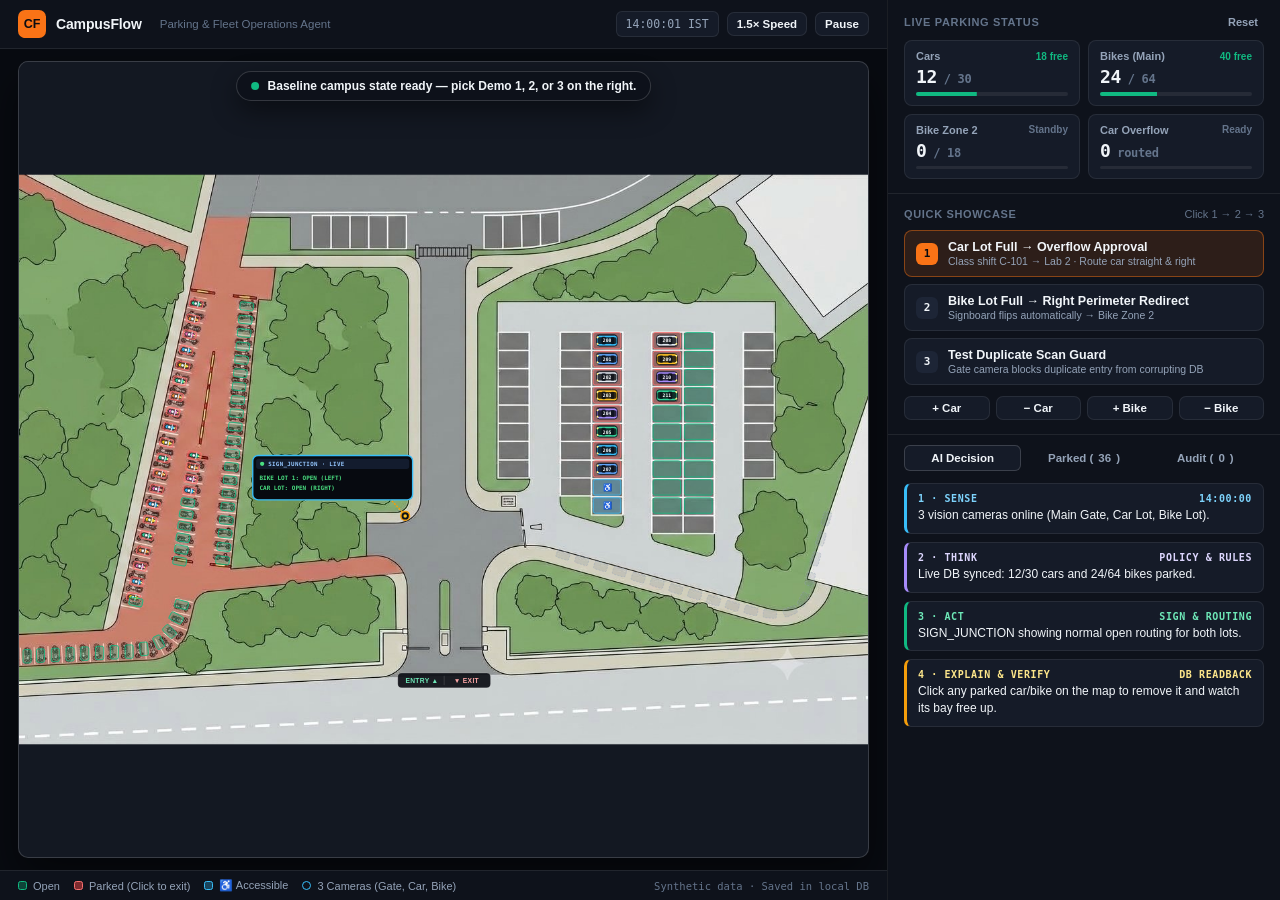
==== commit 7b564937: "Simplify CampusFlow parking dashboard for live pitch showcase" ====
--- a/presentation/campusflow_parking_sim.html
+++ b/presentation/campusflow_parking_sim.html
@@ -5,29 +5,28 @@
 <meta name="viewport" content="width=device-width, initial-scale=1.0" />
 <meta name="page-type" content="software" />
 <meta name="site-kind" content="software" />
-<title>CampusFlow · Vehicle Fleet &amp; Parking Operations</title>
+<title>CampusFlow · Live Parking Agent</title>
 <style>
   :root {
-    --bg: #090c12;
-    --surface: #0f131c;
-    --surface-2: #151b27;
-    --surface-3: #1c2434;
+    --bg: #080b11;
+    --surface: #0e121b;
+    --surface-2: #151b28;
+    --surface-3: #1d2536;
     --border: rgba(255, 255, 255, 0.08);
-    --border-strong: rgba(255, 255, 255, 0.15);
-    --text: #eef2f8;
-    --text-2: #a0aec4;
-    --text-3: #6c7a92;
+    --border-strong: rgba(255, 255, 255, 0.16);
+    --text: #f1f5f9;
+    --text-2: #94a3b8;
+    --text-3: #64748b;
     --emerald: #10b981;
-    --emerald-bg: rgba(16, 185, 129, 0.12);
+    --emerald-soft: rgba(16, 185, 129, 0.14);
     --amber: #f59e0b;
-    --amber-bg: rgba(245, 158, 11, 0.13);
+    --amber-soft: rgba(245, 158, 11, 0.15);
     --rose: #ef4444;
-    --rose-bg: rgba(239, 68, 68, 0.13);
+    --rose-soft: rgba(239, 68, 68, 0.14);
     --sky: #38bdf8;
-    --sky-bg: rgba(56, 189, 248, 0.13);
+    --sky-soft: rgba(56, 189, 248, 0.14);
     --accent: #f97316;
-    --ease-out: cubic-bezier(0.22, 1, 0.36, 1);
-    --ease-ios: cubic-bezier(0.32, 0.72, 0, 1);
+    --ease: cubic-bezier(0.22, 1, 0.36, 1);
     --mono: ui-monospace, SFMono-Regular, Menlo, Consolas, monospace;
     --sans: -apple-system, BlinkMacSystemFont, "Segoe UI", Inter, Roboto, sans-serif;
   }
@@ -44,7 +43,7 @@
 
   .app {
     display: grid;
-    grid-template-columns: minmax(0, 1fr) 416px;
+    grid-template-columns: minmax(0, 1fr) 392px;
     height: 100vh;
     width: 100vw;
   }
@@ -63,100 +62,53 @@
     display: flex;
     align-items: center;
     justify-content: space-between;
-    gap: 16px;
-    padding: 12px 20px;
+    padding: 10px 18px;
     background: var(--surface);
     border-bottom: 1px solid var(--border);
     flex-shrink: 0;
   }
-
   .brand {
     display: flex;
     align-items: center;
-    gap: 12px;
+    gap: 10px;
   }
   .brand-mark {
-    width: 30px;
-    height: 30px;
-    border-radius: 8px;
+    width: 28px;
+    height: 28px;
+    border-radius: 7px;
     background: var(--accent);
-    color: #090c12;
+    color: #080b11;
     font-weight: 800;
-    font-size: 13px;
-    letter-spacing: -0.02em;
+    font-size: 12.5px;
     display: grid;
     place-items: center;
   }
-  .brand-title {
+  .brand-name {
     font-size: 14px;
     font-weight: 700;
     letter-spacing: -0.01em;
-    color: var(--text);
+  }
+  .brand-sub {
+    font-size: 11.5px;
+    color: var(--text-3);
+    margin-left: 8px;
+    font-weight: 500;
+  }
+
+  .top-right {
     display: flex;
     align-items: center;
     gap: 8px;
   }
-  .brand-meta {
-    font-size: 11px;
-    color: var(--text-3);
-    font-weight: 500;
-  }
-
-  .top-controls {
-    display: flex;
-    align-items: center;
-    gap: 8px;
-  }
-  .clock-chip {
+  .clock {
     font-family: var(--mono);
     font-variant-numeric: tabular-nums;
-    font-size: 12px;
-    font-weight: 600;
+    font-size: 11.5px;
     color: var(--text-2);
+    padding: 5px 9px;
+    border-radius: 6px;
     background: var(--surface-2);
     border: 1px solid var(--border);
-    padding: 5px 10px;
-    border-radius: 6px;
-  }
-
-  .demand-bar {
-    display: flex;
-    align-items: center;
-    gap: 10px;
-    padding: 8px 20px;
-    background: rgba(245, 158, 11, 0.07);
-    border-bottom: 1px solid rgba(245, 158, 11, 0.22);
-    font-size: 12px;
-    flex-shrink: 0;
-    transition: background-color 200ms var(--ease-out), border-color 200ms var(--ease-out);
-  }
-  .demand-bar.idle {
-    background: var(--surface);
-    border-bottom-color: var(--border);
-  }
-  .demand-dot {
-    width: 7px;
-    height: 7px;
-    border-radius: 99px;
-    background: var(--amber);
-    flex-shrink: 0;
-  }
-  .demand-bar.idle .demand-dot { background: var(--emerald); }
-  .demand-label {
-    font-size: 10.5px;
-    font-weight: 700;
-    text-transform: uppercase;
-    letter-spacing: 0.06em;
-    color: var(--amber);
-    flex-shrink: 0;
-  }
-  .demand-bar.idle .demand-label { color: var(--text-3); }
-  .demand-text {
-    color: var(--text);
-    font-weight: 500;
-    white-space: nowrap;
-    overflow: hidden;
-    text-overflow: ellipsis;
   }
 
   .map-wrap {
@@ -166,9 +118,48 @@
     display: flex;
     align-items: center;
     justify-content: center;
-    padding: 14px 20px;
+    padding: 12px 18px;
     overflow: hidden;
   }
+
+  /* Clean floating 1-line Live Story Caption over the map */
+  .story-pill {
+    position: absolute;
+    top: 22px;
+    left: 50%;
+    transform: translateX(-50%);
+    z-index: 20;
+    display: inline-flex;
+    align-items: center;
+    gap: 9px;
+    padding: 7px 14px;
+    border-radius: 999px;
+    background: rgba(14, 18, 27, 0.92);
+    border: 1px solid var(--border-strong);
+    box-shadow: 0 10px 26px rgba(0, 0, 0, 0.45);
+    font-size: 12px;
+    font-weight: 600;
+    color: var(--text);
+    max-width: calc(100% - 48px);
+    white-space: nowrap;
+    overflow: hidden;
+    text-overflow: ellipsis;
+    pointer-events: none;
+    transition: border-color 180ms var(--ease);
+  }
+  .story-dot {
+    width: 8px;
+    height: 8px;
+    border-radius: 99px;
+    background: var(--emerald);
+    flex-shrink: 0;
+  }
+  .story-pill.warn { border-color: rgba(245, 158, 11, 0.65); }
+  .story-pill.warn .story-dot { background: var(--amber); }
+  .story-pill.alert { border-color: rgba(239, 68, 68, 0.65); }
+  .story-pill.alert .story-dot { background: var(--rose); }
+  .story-pill.sky { border-color: rgba(56, 189, 248, 0.65); }
+  .story-pill.sky .story-dot { background: var(--sky); }
 
   #simSvg {
     width: 100%;
@@ -177,7 +168,7 @@
     max-height: 100%;
     border-radius: 10px;
     border: 1px solid var(--border-strong);
-    box-shadow: 0 20px 48px rgba(0, 0, 0, 0.5);
+    box-shadow: 0 20px 44px rgba(0, 0, 0, 0.5);
     background: #131822;
     user-select: none;
   }
@@ -186,9 +177,7 @@
     display: flex;
     align-items: center;
     justify-content: space-between;
-    flex-wrap: wrap;
-    gap: 12px;
-    padding: 9px 20px;
+    padding: 8px 18px;
     background: var(--surface);
     border-top: 1px solid var(--border);
     font-size: 11px;
@@ -198,27 +187,18 @@
   .legend-items {
     display: flex;
     align-items: center;
+    gap: 14px;
     flex-wrap: wrap;
-    gap: 14px;
-  }
-  .legend-item {
-    display: inline-flex;
-    align-items: center;
-    gap: 6px;
-  }
-  .swatch {
-    width: 10px;
-    height: 10px;
-    border-radius: 3px;
-    display: inline-block;
-  }
-
-  /* TOOLTIP (Origin-aware, fast) */
+  }
+  .legend-item { display: inline-flex; align-items: center; gap: 6px; }
+  .swatch { width: 9px; height: 9px; border-radius: 2.5px; display: inline-block; }
+
+  /* TOOLTIP */
   #tooltip {
     position: fixed;
     pointer-events: none;
     z-index: 60;
-    background: rgba(15, 19, 28, 0.96);
+    background: rgba(14, 18, 27, 0.96);
     border: 1px solid var(--border-strong);
     border-radius: 8px;
     padding: 8px 11px;
@@ -226,50 +206,46 @@
     color: var(--text);
     box-shadow: 0 12px 28px rgba(0, 0, 0, 0.55);
     display: none;
-    min-width: 178px;
-  }
-  #tooltip .tt-head { font-weight: 700; color: var(--text); margin-bottom: 4px; display: flex; justify-content: space-between; gap: 10px; }
-  #tooltip .tt-row { color: var(--text-2); line-height: 1.5; font-size: 11px; }
+    min-width: 170px;
+  }
+  #tooltip .tt-head { font-weight: 700; margin-bottom: 3px; display: flex; justify-content: space-between; gap: 10px; }
+  #tooltip .tt-row { color: var(--text-2); font-size: 11px; line-height: 1.45; }
   #tooltip .tt-hint { color: var(--sky); font-size: 10.5px; margin-top: 4px; font-weight: 600; }
 
-  /* SONNER-STYLE BOTTOM-RIGHT TOASTS (Emil Kowalski) */
+  /* TOASTS */
   #toastWrap {
     position: absolute;
-    bottom: 22px;
-    right: 28px;
+    bottom: 20px;
+    right: 26px;
     z-index: 30;
     display: flex;
     flex-direction: column;
     gap: 8px;
     pointer-events: none;
-    max-width: 330px;
+    max-width: 310px;
   }
   .toast {
-    background: rgba(15, 19, 28, 0.96);
+    background: rgba(14, 18, 27, 0.96);
     border: 1px solid var(--border-strong);
     border-left: 3px solid var(--sky);
     border-radius: 8px;
-    padding: 10px 13px;
+    padding: 9px 12px;
     font-size: 12px;
     font-weight: 500;
     color: var(--text);
-    box-shadow: 0 10px 28px rgba(0, 0, 0, 0.45);
-    animation: toastEnter 200ms var(--ease-out) both;
-  }
+    box-shadow: 0 10px 26px rgba(0, 0, 0, 0.45);
+    animation: enterFade 180ms var(--ease) both;
+  }
+  .toast.ok { border-left-color: var(--emerald); }
   .toast.warn { border-left-color: var(--amber); }
   .toast.err { border-left-color: var(--rose); }
-  .toast.ok { border-left-color: var(--emerald); }
   .toast.leaving {
     opacity: 0;
     transform: translateY(4px) scale(0.97);
-    transition: opacity 150ms var(--ease-out), transform 150ms var(--ease-out);
-  }
-  @keyframes toastEnter {
-    from { opacity: 0; transform: translateY(6px) scale(0.96); }
-    to { opacity: 1; transform: translateY(0) scale(1); }
-  }
-
-  /* ================= RIGHT SIDEBAR (CLEAN LINEAR / TASTESKILL SYSTEM) ================= */
+    transition: opacity 140ms var(--ease), transform 140ms var(--ease);
+  }
+
+  /* ================= CLEAN, EASY-TO-SHOWCASE RIGHT SIDEBAR ================= */
   .sidebar {
     display: flex;
     flex-direction: column;
@@ -278,182 +254,189 @@
     overflow: hidden;
   }
 
-  .side-section {
-    padding: 14px 18px;
+  .block {
+    padding: 14px 16px;
     border-bottom: 1px solid var(--border);
     flex-shrink: 0;
   }
 
-  .sec-head {
+  .block-head {
     display: flex;
     align-items: center;
     justify-content: space-between;
     margin-bottom: 10px;
   }
-  .sec-title {
+  .block-title {
     font-size: 11px;
     font-weight: 700;
     text-transform: uppercase;
     letter-spacing: 0.06em;
     color: var(--text-3);
   }
-  .sec-meta {
+  .link-btn {
+    background: transparent;
+    border: none;
+    padding: 2px 6px;
+    font-size: 11px;
+    font-weight: 600;
+    color: var(--text-2);
+    border-radius: 5px;
+  }
+  .link-btn:hover:not(:disabled) { background: var(--surface-2); color: var(--text); border: none; }
+
+  /* 1) AT-A-GLANCE LIVE COUNTS */
+  .stats-grid {
+    display: grid;
+    grid-template-columns: 1fr 1fr;
+    gap: 8px;
+  }
+  .stat-tile {
+    background: var(--surface-2);
+    border: 1px solid var(--border);
+    border-radius: 8px;
+    padding: 9px 11px;
+    display: flex;
+    flex-direction: column;
+    gap: 6px;
+    transition: border-color 180ms var(--ease), background-color 180ms var(--ease);
+  }
+  .stat-tile.full { border-color: rgba(239, 68, 68, 0.45); background: rgba(239, 68, 68, 0.08); }
+  .stat-tile.active { border-color: rgba(56, 189, 248, 0.45); background: rgba(56, 189, 248, 0.08); }
+  .stat-tile.warn { border-color: rgba(245, 158, 11, 0.5); background: rgba(245, 158, 11, 0.08); }
+
+  .stat-label {
+    font-size: 11px;
+    font-weight: 600;
+    color: var(--text-2);
+    display: flex;
+    align-items: center;
+    justify-content: space-between;
+  }
+  .stat-state {
+    font-size: 10px;
+    font-weight: 700;
+    color: var(--emerald);
+  }
+  .stat-tile.full .stat-state { color: #fca5a5; }
+  .stat-tile.active .stat-state { color: #7dd3fc; }
+  .stat-tile.warn .stat-state { color: #fcd34d; }
+
+  .stat-big {
     font-family: var(--mono);
     font-variant-numeric: tabular-nums;
-    font-size: 11px;
-    color: var(--text-2);
-  }
-
-  /* CLEAN METRIC LIST (No cluttered boxed card soup) */
-  .metric-list {
-    display: flex;
-    flex-direction: column;
-    gap: 10px;
-  }
-  .metric-row {
-    display: flex;
-    flex-direction: column;
-    gap: 5px;
-  }
-  .metric-top {
-    display: flex;
-    align-items: baseline;
-    justify-content: space-between;
-    gap: 8px;
-  }
-  .metric-name {
-    font-size: 12.5px;
+    font-size: 18px;
+    font-weight: 800;
+    letter-spacing: -0.02em;
+    color: var(--text);
+    line-height: 1;
+  }
+  .stat-big span {
+    font-size: 12px;
     font-weight: 600;
-    color: var(--text);
-    display: flex;
-    align-items: center;
-    gap: 7px;
-  }
-  .status-chip {
-    font-size: 10px;
-    font-weight: 600;
-    padding: 1px 6px;
-    border-radius: 4px;
-    background: var(--surface-2);
-    color: var(--text-2);
-    border: 1px solid var(--border);
-  }
-  .status-chip.full { background: var(--rose-bg); color: #fca5a5; border-color: rgba(239,68,68,0.3); }
-  .status-chip.active { background: var(--sky-bg); color: #7dd3fc; border-color: rgba(56,189,248,0.3); }
-  .status-chip.ok { background: var(--emerald-bg); color: #6ee7b7; border-color: rgba(16,185,129,0.3); }
-  .status-chip.warn { background: var(--amber-bg); color: #fcd34d; border-color: rgba(245,158,11,0.35); }
-
-  .metric-num {
-    font-family: var(--mono);
-    font-variant-numeric: tabular-nums;
-    font-size: 12.5px;
-    font-weight: 700;
-    color: var(--text);
-  }
-  .meter-track {
-    height: 4px;
+    color: var(--text-3);
+  }
+  .meter {
+    height: 3.5px;
     border-radius: 99px;
-    background: var(--surface-3);
+    background: rgba(255, 255, 255, 0.07);
     overflow: hidden;
   }
-  .meter-fill {
+  .meter-bar {
     height: 100%;
     width: 100%;
     transform-origin: left center;
     transform: scaleX(0);
     background: var(--emerald);
-    transition: transform 240ms var(--ease-out), background-color 200ms var(--ease-out);
-  }
-
-  .overflow-strip {
-    margin-top: 10px;
-    padding: 8px 10px;
-    border-radius: 7px;
-    background: var(--surface-2);
-    border: 1px solid var(--border);
-    display: flex;
-    align-items: center;
-    justify-content: space-between;
-    font-size: 11.5px;
-  }
-  .overflow-strip span:first-child { color: var(--text-2); font-weight: 500; }
-  .overflow-strip strong {
-    font-family: var(--mono);
-    font-variant-numeric: tabular-nums;
-    color: var(--text);
-  }
-
-  /* SIGNBOARD STATUS STRIP */
-  .sign-strip {
-    margin-top: 10px;
-    padding: 9px 11px;
-    border-radius: 7px;
-    background: #070a10;
-    border: 1px solid var(--border);
-    font-family: var(--mono);
-  }
-  .sign-strip-top {
-    display: flex;
-    justify-content: space-between;
-    font-size: 9.5px;
-    color: var(--text-3);
-    text-transform: uppercase;
-    letter-spacing: 0.06em;
-    margin-bottom: 4px;
-  }
-  .sign-strip-val {
-    font-size: 11px;
-    font-weight: 700;
-    color: var(--emerald);
-    line-height: 1.4;
-    transition: color 180ms var(--ease-out);
-  }
-  .sign-strip-val.redirect { color: var(--amber); }
-  .sign-strip-val.alert { color: #f87171; }
-
-  /* HUMAN-IN-THE-LOOP APPROVAL PANEL (Static crisp border, zero looping slop) */
+    transition: transform 220ms var(--ease), background-color 180ms var(--ease);
+  }
+
+  /* APPROVAL CARD (Slides in cleanly ONLY when needed) */
   #approvalCard {
     display: none;
-    margin-top: 12px;
+    margin-top: 10px;
     padding: 12px;
-    border-radius: 8px;
-    background: rgba(245, 158, 11, 0.09);
-    border: 1px solid rgba(245, 158, 11, 0.5);
-    animation: panelEnter 180ms var(--ease-out) both;
+    border-radius: 9px;
+    background: rgba(245, 158, 11, 0.11);
+    border: 1.5px solid rgba(245, 158, 11, 0.65);
+    animation: enterFade 180ms var(--ease) both;
   }
   #approvalCard.visible { display: block; }
-  @keyframes panelEnter {
-    from { opacity: 0; transform: translateY(-4px) scale(0.98); }
-    to { opacity: 1; transform: translateY(0) scale(1); }
-  }
-  .ap-head {
-    display: flex;
-    justify-content: space-between;
-    align-items: center;
-    margin-bottom: 5px;
-    font-size: 12px;
+  .ap-title {
+    font-size: 12.5px;
     font-weight: 700;
     color: #fcd34d;
-  }
-  .ap-head code {
-    font-family: var(--mono);
-    font-size: 11px;
+    margin-bottom: 4px;
+  }
+  .ap-desc {
+    font-size: 12px;
     color: var(--text);
-  }
-  .ap-body {
-    font-size: 11.5px;
-    color: var(--text-2);
-    line-height: 1.45;
+    line-height: 1.4;
     margin-bottom: 10px;
   }
-  .ap-body strong { color: var(--text); }
-  .ap-actions {
+  .ap-btns {
     display: grid;
     grid-template-columns: 1fr 1fr;
     gap: 8px;
   }
 
-  /* BUTTON SYSTEM (Emil Kowalski tactile scale(0.97) on press + fast 150ms curve) */
+  /* 2) GUIDED 1-2-3 SHOWCASE BUTTONS */
+  .demo-list {
+    display: flex;
+    flex-direction: column;
+    gap: 7px;
+    margin-bottom: 11px;
+  }
+  .demo-btn {
+    width: 100%;
+    justify-content: flex-start;
+    text-align: left;
+    padding: 9px 11px;
+    border-radius: 8px;
+    background: var(--surface-2);
+    border: 1px solid var(--border);
+    gap: 10px;
+  }
+  .demo-btn:hover:not(:disabled) {
+    background: var(--surface-3);
+    border-color: var(--border-strong);
+  }
+  .demo-btn.featured {
+    background: rgba(249, 115, 22, 0.13);
+    border-color: rgba(249, 115, 22, 0.45);
+  }
+  .demo-btn.featured:hover:not(:disabled) {
+    background: rgba(249, 115, 22, 0.22);
+    border-color: rgba(249, 115, 22, 0.7);
+  }
+  .demo-num {
+    width: 22px;
+    height: 22px;
+    border-radius: 6px;
+    background: var(--surface-3);
+    color: var(--text);
+    font-family: var(--mono);
+    font-size: 11px;
+    font-weight: 800;
+    display: grid;
+    place-items: center;
+    flex-shrink: 0;
+  }
+  .demo-btn.featured .demo-num {
+    background: var(--accent);
+    color: #080b11;
+  }
+  .demo-text { display: flex; flex-direction: column; gap: 1px; }
+  .demo-title { font-size: 12.5px; font-weight: 700; color: var(--text); }
+  .demo-sub { font-size: 10.5px; font-weight: 500; color: var(--text-2); }
+
+  /* COMPACT +/- FLEET BAR */
+  .quick-bar {
+    display: grid;
+    grid-template-columns: repeat(4, 1fr);
+    gap: 6px;
+  }
+
+  /* BUTTONS */
   button {
     font-family: inherit;
     cursor: pointer;
@@ -461,188 +444,107 @@
     background: var(--surface-2);
     color: var(--text);
     border-radius: 7px;
-    padding: 7px 10px;
+    padding: 7px 9px;
     font-size: 12px;
     font-weight: 600;
     display: inline-flex;
     align-items: center;
     justify-content: center;
-    gap: 6px;
-    transition: background-color 150ms var(--ease-out), border-color 150ms var(--ease-out), transform 120ms var(--ease-out), color 150ms var(--ease-out);
-  }
-  button:hover:not(:disabled) {
-    background: var(--surface-3);
-    border-color: var(--border-strong);
-  }
-  button:active:not(:disabled) {
-    transform: scale(0.97);
-  }
-  button:disabled {
-    opacity: 0.4;
-    cursor: not-allowed;
-  }
-
-  .btn-primary {
-    background: var(--accent);
-    border-color: var(--accent);
-    color: #090c12;
-    font-weight: 700;
-  }
-  .btn-primary:hover:not(:disabled) {
-    background: #fb923c;
-    border-color: #fb923c;
-  }
-  .btn-secondary {
-    background: var(--sky-bg);
-    border-color: rgba(56, 189, 248, 0.35);
-    color: #bae6fd;
-  }
-  .btn-secondary:hover:not(:disabled) {
-    background: rgba(56, 189, 248, 0.22);
-    border-color: rgba(56, 189, 248, 0.55);
-  }
-  .btn-approve {
-    background: var(--emerald);
-    border-color: var(--emerald);
-    color: #062118;
-    font-weight: 700;
-  }
+    gap: 5px;
+    transition: background-color 150ms var(--ease), border-color 150ms var(--ease), transform 110ms var(--ease);
+  }
+  button:hover:not(:disabled) { background: var(--surface-3); border-color: var(--border-strong); }
+  button:active:not(:disabled) { transform: scale(0.97); }
+  button:disabled { opacity: 0.4; cursor: not-allowed; }
+
+  .btn-approve { background: var(--emerald); border-color: var(--emerald); color: #052017; font-weight: 700; }
   .btn-approve:hover:not(:disabled) { background: #34d399; border-color: #34d399; }
-  .btn-reject {
-    background: var(--rose-bg);
-    border-color: rgba(239, 68, 68, 0.4);
-    color: #fecaca;
-  }
-  .btn-reject:hover:not(:disabled) { background: rgba(239, 68, 68, 0.24); }
+  .btn-reject { background: var(--rose-soft); border-color: rgba(239, 68, 68, 0.45); color: #fecaca; }
+  .btn-reject:hover:not(:disabled) { background: rgba(239, 68, 68, 0.25); }
   .btn-sm { padding: 5px 9px; font-size: 11.5px; }
   .btn-xs { padding: 3px 7px; font-size: 10.5px; border-radius: 5px; }
 
-  .preset-row {
-    display: grid;
-    grid-template-columns: 1fr 1fr;
-    gap: 8px;
-    margin-bottom: 10px;
-  }
-
-  .action-grid {
-    display: grid;
-    grid-template-columns: repeat(3, 1fr);
-    gap: 6px;
-  }
-
-  .step-strip {
-    margin-top: 10px;
-    padding-top: 10px;
-    border-top: 1px solid var(--border);
-    display: flex;
-    align-items: center;
-    justify-content: space-between;
-    gap: 8px;
-  }
-  .step-toggle {
-    font-size: 11.5px;
-    color: var(--text-2);
-    display: flex;
-    align-items: center;
-    gap: 7px;
-    cursor: pointer;
-    user-select: none;
-  }
-  .step-hint {
-    margin-top: 6px;
-    font-size: 11px;
-    color: var(--text-3);
-    line-height: 1.35;
-  }
-  .step-hint strong { color: var(--text-2); }
-
-  /* LOWER TABS */
-  .tabs-area {
+  /* 3) LIVE AI LOOP + QUIET VIEW SWITCHER (AI Loop | Parked DB | Audit) */
+  .inspector {
     display: flex;
     flex-direction: column;
     flex: 1;
     min-height: 0;
   }
-  .tab-bar {
-    position: relative;
+  .seg-bar {
     display: grid;
-    grid-template-columns: repeat(4, 1fr);
-    border-bottom: 1px solid var(--border);
-    background: var(--surface);
+    grid-template-columns: 1fr 1fr 1fr;
+    gap: 4px;
+    padding: 10px 16px 8px;
     flex-shrink: 0;
-    padding: 0 8px;
-  }
-  .tab-btn {
-    border: none;
-    border-radius: 0;
-    background: transparent;
-    color: var(--text-3);
-    padding: 10px 4px;
+  }
+  .seg-btn {
+    padding: 6px 6px;
     font-size: 11.5px;
     font-weight: 600;
-    border-bottom: 2px solid transparent;
-  }
-  .tab-btn:hover { background: transparent; color: var(--text-2); }
-  .tab-btn:active { transform: none; }
-  .tab-btn.active {
+    color: var(--text-2);
+    background: transparent;
+    border: 1px solid transparent;
+    border-radius: 6px;
+  }
+  .seg-btn:hover { background: var(--surface-2); color: var(--text); }
+  .seg-btn.active {
+    background: var(--surface-2);
+    border-color: var(--border-strong);
     color: var(--text);
-    border-bottom-color: var(--accent);
-  }
-
-  .tab-pane {
+  }
+
+  .pane {
     display: none;
     flex: 1;
     min-height: 0;
     overflow-y: auto;
-    padding: 12px 18px;
-  }
-  .tab-pane.active {
-    display: block;
-    animation: tabFade 160ms var(--ease-out) both;
-  }
-  @keyframes tabFade {
-    from { opacity: 0; transform: translateY(3px); }
-    to { opacity: 1; transform: translateY(0); }
-  }
-
-  /* AGENT FEED */
-  .feed-item {
-    padding: 10px 0;
-    border-bottom: 1px solid var(--border);
-    font-size: 11.5px;
-    animation: panelEnter 180ms var(--ease-out) both;
-  }
-  .feed-item:last-child { border-bottom: none; }
-  .feed-head {
+    padding: 4px 16px 14px;
+  }
+  .pane.active { display: block; animation: enterFade 150ms var(--ease) both; }
+
+  /* 4-STAGE VISUAL AI PIPELINE (SENSE -> THINK -> ACT -> EXPLAIN) */
+  .loop-card {
+    display: flex;
+    flex-direction: column;
+    gap: 8px;
+  }
+  .loop-step {
+    background: var(--surface-2);
+    border: 1px solid var(--border);
+    border-left: 3px solid var(--text-3);
+    border-radius: 7px;
+    padding: 9px 11px;
+    transition: border-color 180ms var(--ease), background-color 180ms var(--ease);
+  }
+  .loop-step.s-sense { border-left-color: var(--sky); }
+  .loop-step.s-think { border-left-color: #a78bfa; }
+  .loop-step.s-act { border-left-color: var(--emerald); }
+  .loop-step.s-explain { border-left-color: var(--amber); }
+  .loop-step.s-guard { border-left-color: var(--rose); background: rgba(239, 68, 68, 0.08); }
+
+  .loop-label {
+    font-family: var(--mono);
+    font-size: 10px;
+    font-weight: 800;
+    letter-spacing: 0.06em;
+    text-transform: uppercase;
+    margin-bottom: 3px;
     display: flex;
     justify-content: space-between;
-    align-items: center;
-    margin-bottom: 4px;
-  }
-  .phase-tag {
-    font-family: var(--mono);
-    font-size: 9.5px;
-    font-weight: 700;
-    letter-spacing: 0.06em;
-    padding: 1px 6px;
-    border-radius: 4px;
-    background: var(--sky-bg);
-    color: #7dd3fc;
-  }
-  .phase-THINK .phase-tag { background: rgba(167,139,250,0.15); color: #ddd6fe; }
-  .phase-ACT .phase-tag { background: var(--emerald-bg); color: #6ee7b7; }
-  .phase-EXPLAIN .phase-tag { background: var(--amber-bg); color: #fde68a; }
-  .phase-GUARD .phase-tag { background: var(--rose-bg); color: #fca5a5; }
-  .feed-time {
-    font-family: var(--mono);
-    font-size: 10px;
-    color: var(--text-3);
-  }
-  .feed-title { font-weight: 600; color: var(--text); margin-bottom: 2px; }
-  .feed-body { color: var(--text-2); line-height: 1.45; }
-  .feed-sub { color: var(--text-3); font-size: 10.5px; margin-top: 3px; }
-
-  /* DB & AUDIT TABLES */
+  }
+  .s-sense .loop-label { color: #7dd3fc; }
+  .s-think .loop-label { color: #ddd6fe; }
+  .s-act .loop-label { color: #6ee7b7; }
+  .s-explain .loop-label { color: #fde68a; }
+  .s-guard .loop-label { color: #fca5a5; }
+  .loop-text {
+    font-size: 12px;
+    color: var(--text);
+    line-height: 1.4;
+  }
+
+  /* TABLES */
   .data-table {
     width: 100%;
     border-collapse: collapse;
@@ -659,16 +561,15 @@
     font-weight: 700;
     text-transform: uppercase;
     font-size: 9.5px;
-    letter-spacing: 0.05em;
     position: sticky;
     top: 0;
     background: var(--surface);
   }
-  .db-toolbar {
+  .db-bar {
     display: flex;
+    justify-content: space-between;
     align-items: center;
-    justify-content: space-between;
-    margin-bottom: 8px;
+    margin-bottom: 6px;
     font-size: 11px;
     color: var(--text-2);
   }
@@ -676,13 +577,15 @@
   .tag-pend { color: #fcd34d; font-weight: 600; }
   .tag-rej { color: #fca5a5; font-weight: 600; }
 
-  /* SVG ROUTE FLOW */
+  @keyframes enterFade {
+    from { opacity: 0; transform: translateY(4px) scale(0.98); }
+    to { opacity: 1; transform: translateY(0) scale(1); }
+  }
   @keyframes dashFlow {
     to { stroke-dashoffset: -36; }
   }
-  .route-flow { animation: dashFlow 1.1s linear infinite; }
-
-  /* ACCESSIBILITY: MANDATORY REDUCED MOTION PATH */
+  .route-flow { animation: dashFlow 1s linear infinite; }
+
   @media (prefers-reduced-motion: reduce) {
     *, *::before, *::after {
       animation-duration: 0.01ms !important;
@@ -691,38 +594,37 @@
     }
   }
 
-  ::-webkit-scrollbar { width: 5px; height: 5px; }
+  ::-webkit-scrollbar { width: 5px; }
   ::-webkit-scrollbar-track { background: transparent; }
   ::-webkit-scrollbar-thumb { background: rgba(255,255,255,0.12); border-radius: 3px; }
 </style>
 </head>
 <body>
 <div class="app">
-  <!-- LEFT MAP STAGE -->
+  <!-- LEFT: CLEAN FULL-HEIGHT CAMPUS MAP -->
   <div class="stage">
     <header class="topbar">
       <div class="brand">
         <div class="brand-mark">CF</div>
-        <div>
-          <div class="brand-title">CampusFlow · Vehicle Fleet &amp; Parking</div>
-          <div class="brand-meta">Sense → Think → Act → Explain · Live Persistent Slot DB · Synthetic Telemetry</div>
-        </div>
+        <span class="brand-name">CampusFlow</span>
+        <span class="brand-sub">Parking &amp; Fleet Operations Agent</span>
       </div>
-      <div class="top-controls">
-        <div class="clock-chip" id="simClock">14:00:00 IST</div>
-        <button class="btn-sm" id="btnSpeed">1× Speed</button>
+      <div class="top-right">
+        <span class="clock" id="simClock">14:00:00 IST</span>
+        <button class="btn-sm" id="btnSpeed">1.5× Speed</button>
         <button class="btn-sm" id="btnPause">Pause</button>
       </div>
     </header>
 
-    <div class="demand-bar idle" id="demandBar">
-      <span class="demand-dot"></span>
-      <span class="demand-label" id="demandTag">Live Monitor</span>
-      <span class="demand-text" id="demandText">3 vision cameras online (Main Gate, Car Lot, Bike Lot) — click any parked vehicle to remove it dynamically.</span>
-    </div>
-
     <div class="map-wrap">
+      <!-- Single clear live caption telling judges what is happening right now -->
+      <div class="story-pill" id="storyPill">
+        <span class="story-dot"></span>
+        <span id="storyText">3 cameras online — pick a numbered demo on the right or click any parked car/bike to remove it.</span>
+      </div>
+
       <div id="toastWrap"></div>
+
       <svg id="simSvg" viewBox="0 0 1264 848" preserveAspectRatio="xMidYMid meet">
         <defs>
           <filter id="glowSky" x="-30%" y="-30%" width="160%" height="160%">
@@ -733,10 +635,6 @@
             <feGaussianBlur stdDeviation="3" result="blur"/>
             <feMerge><feMergeNode in="blur"/><feMergeNode in="SourceGraphic"/></feMerge>
           </filter>
-          <linearGradient id="camFovGrad" x1="0%" y1="0%" x2="100%" y2="0%">
-            <stop offset="0%" stop-color="#38bdf8" stop-opacity="0.34"/>
-            <stop offset="100%" stop-color="#38bdf8" stop-opacity="0.02"/>
-          </linearGradient>
         </defs>
 
         <!-- Base Top-Down Parking Floorplan -->
@@ -744,28 +642,28 @@
 
         <!-- Switched Entry (LEFT) & Exit (RIGHT) Gate Indicator -->
         <g font-family="-apple-system, BlinkMacSystemFont, sans-serif" font-weight="800" font-size="10" letter-spacing="0.05em">
-          <rect x="564" y="742" width="138" height="22" rx="6" fill="rgba(9,12,18,0.88)" stroke="rgba(255,255,255,0.22)" stroke-width="1"/>
+          <rect x="564" y="742" width="138" height="22" rx="6" fill="rgba(8,11,17,0.9)" stroke="rgba(255,255,255,0.22)" stroke-width="1"/>
           <text x="600" y="756.5" text-anchor="middle" fill="#6ee7b7">ENTRY ▲</text>
           <line x1="633" y1="746" x2="633" y2="760" stroke="rgba(255,255,255,0.2)" stroke-width="1"/>
           <text x="666" y="756.5" text-anchor="middle" fill="#fca5a5">▼ EXIT</text>
         </g>
 
-        <!-- Dynamic Active Route Guidance Layer (Overflow Straight->Right OR Bike Zone 2 Perimeter) -->
+        <!-- Active Route Guidance Layer -->
         <g id="routeLayer"></g>
 
-        <!-- Interactive Parking Slots + Persistent Parked Vehicle Icons Layer -->
+        <!-- Interactive Slots + Permanently Rendered Parked Vehicles -->
         <g id="slotsLayer"></g>
 
-        <!-- 3 Campus Vision Cameras Layer (Main Gate, Car Lot, Bike Lot) -->
+        <!-- 3 Campus Vision Cameras -->
         <g id="camerasLayer"></g>
 
-        <!-- Moving Vehicles In Transit Layer -->
+        <!-- Moving Vehicles In Transit -->
         <g id="vehiclesLayer"></g>
 
-        <!-- SIGN_JUNCTION Digital Display Board (Inner Left Corner of Central T-Junction) -->
+        <!-- SIGN_JUNCTION Live Digital Signboard -->
         <g id="signJunctionGroup" style="cursor:pointer;">
           <line x1="574" y1="506" x2="554" y2="484" stroke="#f59e0b" stroke-width="2.2" stroke-dasharray="3 2"/>
-          <circle cx="575" cy="508" r="6.5" fill="#0f131c" stroke="#f59e0b" stroke-width="2.2"/>
+          <circle cx="575" cy="508" r="6.5" fill="#0e121b" stroke="#f59e0b" stroke-width="2.2"/>
           <circle cx="575" cy="508" r="2.6" fill="#fbbf24"/>
 
           <rect id="signBox" x="348" y="418" width="238" height="66" rx="8" fill="#070a10" stroke="#38bdf8" stroke-width="2"/>
@@ -780,155 +678,165 @@
 
     <footer class="legend-bar">
       <div class="legend-items">
-        <span class="legend-item"><span class="swatch" style="background:rgba(16,185,129,0.28);border:1.5px solid #10b981;"></span>Available</span>
-        <span class="legend-item"><span class="swatch" style="background:rgba(245,158,11,0.3);border:1.5px dashed #f59e0b;"></span>Inbound</span>
-        <span class="legend-item"><span class="swatch" style="background:rgba(239,68,68,0.55);border:1.5px solid #fca5a5;"></span>Occupied (Stored in DB)</span>
+        <span class="legend-item"><span class="swatch" style="background:rgba(16,185,129,0.3);border:1.5px solid #10b981;"></span>Open</span>
+        <span class="legend-item"><span class="swatch" style="background:rgba(239,68,68,0.5);border:1.5px solid #f87171;"></span>Parked (Click to exit)</span>
         <span class="legend-item"><span class="swatch" style="background:rgba(56,189,248,0.3);border:1.5px solid #38bdf8;"></span>♿ Accessible</span>
-        <span class="legend-item"><span class="swatch" style="background:#0f172a;border:1.5px solid #38bdf8;border-radius:99px;"></span>Vision Camera (3)</span>
+        <span class="legend-item"><span class="swatch" style="background:#0e121b;border:1.5px solid #38bdf8;border-radius:99px;"></span>3 Cameras (Gate, Car, Bike)</span>
       </div>
-      <div style="font-family:var(--mono);font-size:10.5px;color:var(--text-3);">Click any parked car/bike to exit &amp; free slot</div>
+      <span style="color:var(--text-3);font-family:var(--mono);font-size:10.5px;">Synthetic data · Saved in local DB</span>
     </footer>
   </div>
 
-  <!-- RIGHT SIDEBAR (CLEANED UP VIA DESIGN-TASTE-FRONTEND + DESIGN-MOTION-PRINCIPLES) -->
+  <!-- RIGHT: SIMPLE, SCANNABLE 3-BLOCK PRESENTER PANEL -->
   <aside class="sidebar">
-    <!-- 1. LIVE TELEMETRY & SIGNBOARD -->
-    <section class="side-section">
-      <div class="sec-head">
-        <span class="sec-title">Live Capacity &amp; DB State</span>
-        <span class="sec-meta" id="activeVehiclesBadge">0 in transit</span>
+    <!-- BLOCK 1: LIVE CAPACITY AT A GLANCE -->
+    <section class="block">
+      <div class="block-head">
+        <span class="block-title">Live Parking Status</span>
+        <button class="link-btn" id="btnReset">Reset</button>
       </div>
 
-      <div class="metric-list">
-        <div class="metric-row">
-          <div class="metric-top">
-            <span class="metric-name">Car Parking <span class="status-chip ok" id="chipCar">2 ♿ open</span></span>
-            <span class="metric-num" id="valCar">0 / 30</span>
-          </div>
-          <div class="meter-track"><div class="meter-fill" id="barCar"></div></div>
+      <div class="stats-grid">
+        <div class="stat-tile" id="tileCar">
+          <div class="stat-label"><span>Cars</span><span class="stat-state" id="stCar">Open</span></div>
+          <div class="stat-big"><b id="numCar">0</b><span> / 30</span></div>
+          <div class="meter"><div class="meter-bar" id="barCar"></div></div>
         </div>
 
-        <div class="metric-row">
-          <div class="metric-top">
-            <span class="metric-name">Bike Lot 1 <span class="status-chip ok" id="chipBike1">Primary</span></span>
-            <span class="metric-num" id="valBike1">0 / 64</span>
-          </div>
-          <div class="meter-track"><div class="meter-fill" id="barBike1"></div></div>
+        <div class="stat-tile" id="tileBike1">
+          <div class="stat-label"><span>Bikes (Main)</span><span class="stat-state" id="stBike1">Open</span></div>
+          <div class="stat-big"><b id="numBike1">0</b><span> / 64</span></div>
+          <div class="meter"><div class="meter-bar" id="barBike1"></div></div>
         </div>
 
-        <div class="metric-row">
-          <div class="metric-top">
-            <span class="metric-name">Bike Zone 2 <span class="status-chip" id="chipBike2">Standby</span></span>
-            <span class="metric-num" id="valBike2">0 / 18</span>
-          </div>
-          <div class="meter-track"><div class="meter-fill" id="barBike2"></div></div>
+        <div class="stat-tile" id="tileBike2">
+          <div class="stat-label"><span>Bike Zone 2</span><span class="stat-state" id="stBike2" style="color:var(--text-3);">Standby</span></div>
+          <div class="stat-big"><b id="numBike2">0</b><span> / 18</span></div>
+          <div class="meter"><div class="meter-bar" id="barBike2"></div></div>
+        </div>
+
+        <div class="stat-tile" id="tileOverflow">
+          <div class="stat-label"><span>Car Overflow</span><span class="stat-state" id="stOv" style="color:var(--text-3);">Ready</span></div>
+          <div class="stat-big"><b id="numOv">0</b><span> routed</span></div>
+          <div class="meter"><div class="meter-bar" id="barOv" style="background:var(--amber);"></div></div>
         </div>
       </div>
 
-      <div class="overflow-strip">
-        <span>Car Overflow Redirect (Ahead → Right)</span>
-        <strong id="valOverflowCount">0 routed</strong>
-      </div>
-
-      <div class="sign-strip">
-        <div class="sign-strip-top">
-          <span>SIGN_JUNCTION Readout</span>
-          <span id="signStatePill" style="color:var(--emerald);">NORMAL</span>
-        </div>
-        <div class="sign-strip-val" id="signMirrorText">BIKE LOT 1: OPEN (LEFT) | CAR LOT: OPEN (RIGHT)</div>
-      </div>
-
-      <!-- HUMAN-IN-THE-LOOP APPROVAL PANEL -->
+      <!-- HUMAN-IN-THE-LOOP APPROVAL CARD -->
       <div id="approvalCard">
-        <div class="ap-head">
-          <span>Attendant Approval Required</span>
-          <code id="apVehicleTag">CAR-VIS-01</code>
-        </div>
-        <div class="ap-body" id="apBody">
-          Car parking is at <strong>30/30</strong> capacity. Approve overflow redirect to route this vehicle <strong>straight ahead and right</strong> to the external overflow lot?
-        </div>
-        <div class="ap-actions">
-          <button class="btn-approve" id="btnApproveOv">Approve Redirect</button>
+        <div class="ap-title">Attendant Approval Needed</div>
+        <div class="ap-desc" id="apDesc">Car lot is full (30/30). Route <strong>CAR-VIS-01</strong> straight ahead and right to Overflow?</div>
+        <div class="ap-btns">
+          <button class="btn-approve" id="btnApproveOv">Approve Overflow ↗</button>
           <button class="btn-reject" id="btnRejectOv">Reject &amp; Exit</button>
         </div>
       </div>
     </section>
 
-    <!-- 2. SCENARIOS & FLEET CONTROLS -->
-    <section class="side-section">
-      <div class="sec-head">
-        <span class="sec-title">Demo Cases &amp; Controls</span>
-        <span class="sec-meta" id="dbSavedBadge">DB Synced</span>
+    <!-- BLOCK 2: 1-2-3 QUICK SHOWCASE DEMOS + SIMPLE +/- CONTROLS -->
+    <section class="block">
+      <div class="block-head">
+        <span class="block-title">Quick Showcase</span>
+        <span style="font-size:11px;color:var(--text-3);">Click 1 → 2 → 3</span>
       </div>
 
-      <div class="preset-row">
-        <button class="btn-primary" id="btnPresetHook">Round 1 Hook</button>
-        <button class="btn-secondary" id="btnPresetBike2">Bike Full → Zone 2</button>
+      <div class="demo-list">
+        <button class="demo-btn featured" id="btnDemo1">
+          <span class="demo-num">1</span>
+          <span class="demo-text">
+            <span class="demo-title">Car Lot Full → Overflow Approval</span>
+            <span class="demo-sub">Class shift C-101 → Lab 2 · Route car straight &amp; right</span>
+          </span>
+        </button>
+
+        <button class="demo-btn" id="btnDemo2">
+          <span class="demo-num">2</span>
+          <span class="demo-text">
+            <span class="demo-title">Bike Lot Full → Right Perimeter Redirect</span>
+            <span class="demo-sub">Signboard flips automatically → Bike Zone 2</span>
+          </span>
+        </button>
+
+        <button class="demo-btn" id="btnDemo3">
+          <span class="demo-num">3</span>
+          <span class="demo-text">
+            <span class="demo-title">Test Duplicate Scan Guard</span>
+            <span class="demo-sub">Gate camera blocks duplicate entry from corrupting DB</span>
+          </span>
+        </button>
       </div>
 
-      <div class="action-grid">
-        <button class="btn-sm" id="btnSpawnCar">+ Car</button>
-        <button class="btn-sm" id="btnRemoveCar">− Car</button>
-        <button class="btn-sm" id="btnDupScan">Dup Scan</button>
-        <button class="btn-sm" id="btnSpawnBike">+ Bike</button>
-        <button class="btn-sm" id="btnRemoveBike">− Bike</button>
-        <button class="btn-sm" id="btnReset">Reset DB</button>
+      <div class="quick-bar">
+        <button class="btn-sm" id="btnAddCar">+ Car</button>
+        <button class="btn-sm" id="btnRemCar">− Car</button>
+        <button class="btn-sm" id="btnAddBike">+ Bike</button>
+        <button class="btn-sm" id="btnRemBike">− Bike</button>
       </div>
-
-      <div class="step-strip">
-        <label class="step-toggle">
-          <input type="checkbox" id="chkStepMode" />
-          Step-by-Step Mode
-        </label>
-        <button class="btn-xs btn-approve" id="btnNextStep" disabled>Next Step →</button>
+    </section>
+
+    <!-- BLOCK 3: LIVE AI LOOP (DEFAULT) / PARKED DB / AUDIT -->
+    <div class="inspector">
+      <div class="seg-bar">
+        <button class="seg-btn active" data-pane="paneLoop">AI Decision</button>
+        <button class="seg-btn" data-pane="paneDb">Parked (<span id="dbCount">0</span>)</button>
+        <button class="seg-btn" data-pane="paneAudit">Audit (<span id="auditCount">0</span>)</button>
       </div>
-      <div class="step-hint" id="stepDesc">Run a demo preset or spawn/remove vehicles directly. Click any parked bay to release it.</div>
-    </section>
-
-    <!-- 3. TABBED INSPECTOR (AGENT / LIVE DB / AUDIT / SIGN) -->
-    <div class="tabs-area">
-      <div class="tab-bar">
-        <button class="tab-btn active" data-tab="tabAgent">Agent</button>
-        <button class="tab-btn" data-tab="tabDb">DB (<span id="dbCount">0</span>)</button>
-        <button class="tab-btn" data-tab="tabAudit">Audit (<span id="auditCount">0</span>)</button>
-        <button class="tab-btn" data-tab="tabSign">Sign (<span id="signCount">1</span>)</button>
+
+      <!-- PLAIN-ENGLISH 4-STEP AI PIPELINE FOR CURRENT EVENT -->
+      <div class="pane active" id="paneLoop">
+        <div class="loop-card">
+          <div class="loop-step s-sense" id="stepSense">
+            <div class="loop-label"><span>1 · Sense</span><span id="timeSense">—</span></div>
+            <div class="loop-text" id="txtSense">Cameras monitoring Main Gate, Car Lot, and Bike Lot.</div>
+          </div>
+          <div class="loop-step s-think" id="stepThink">
+            <div class="loop-label"><span>2 · Think</span><span>Policy &amp; Rules</span></div>
+            <div class="loop-text" id="txtThink">Checks live DB counts, keeps cars and bikes separated, protects ♿ bays.</div>
+          </div>
+          <div class="loop-step s-act" id="stepAct">
+            <div class="loop-label"><span>3 · Act</span><span>Sign &amp; Routing</span></div>
+            <div class="loop-text" id="txtAct">Assigns open bays automatically; asks attendant before car overflow.</div>
+          </div>
+          <div class="loop-step s-explain" id="stepExplain">
+            <div class="loop-label"><span>4 · Explain &amp; Verify</span><span>DB Readback</span></div>
+            <div class="loop-text" id="txtExplain">Confirms vehicle parked in bay and writes record to persistent DB.</div>
+          </div>
+        </div>
       </div>
 
-      <div class="tab-pane active" id="tabAgent"></div>
-
-      <div class="tab-pane" id="tabDb">
-        <div class="db-toolbar">
-          <span id="dbSummaryText">0 vehicles committed in local DB</span>
-          <button class="btn-xs" id="btnClearAll">Empty Lots</button>
+      <!-- LIVE PERSISTENT PARKED VEHICLE DATABASE -->
+      <div class="pane" id="paneDb">
+        <div class="db-bar">
+          <span id="dbSummary">0 vehicles in DB</span>
+          <button class="btn-xs" id="btnEmptyDb">Clear All</button>
         </div>
         <table class="data-table">
           <thead>
             <tr>
-              <th>Slot</th>
-              <th>Vehicle ID</th>
-              <th>In At</th>
-              <th style="text-align:right;">Action</th>
+              <th>Bay</th>
+              <th>Vehicle</th>
+              <th>Parked</th>
+              <th style="text-align:right;">Remove</th>
             </tr>
           </thead>
           <tbody id="dbBody"></tbody>
         </table>
       </div>
 
-      <div class="tab-pane" id="tabAudit">
+      <!-- FULL AUDIT LOG -->
+      <div class="pane" id="paneAudit">
         <table class="data-table">
           <thead>
             <tr>
               <th>Time</th>
               <th>Event</th>
-              <th>Evidence &amp; Ruled Out</th>
-              <th>Outcome</th>
+              <th>Why / Ruled Out</th>
+              <th>Result</th>
             </tr>
           </thead>
           <tbody id="auditBody"></tbody>
         </table>
       </div>
-
-      <div class="tab-pane" id="tabSign"></div>
     </div>
   </aside>
 </div>
@@ -940,39 +848,16 @@
   'use strict';
 
   const SVG_NS = 'http://www.w3.org/2000/svg';
-  const DB_KEY = 'campusflow_parking_db_v2';
-
-  const CAR_PALETTE = ['#38bdf8', '#60a5fa', '#e2e8f0', '#fbbf24', '#a78bfa', '#34d399'];
-  const BIKE_PALETTE = ['#34d399', '#fb923c', '#f472b6', '#38bdf8', '#facc15'];
-
-  /* =========================================================
-     1. 3 VISION CAMERAS & CALIBRATED FLOORPLAN SLOTS (1264x848)
-     ========================================================= */
+  const DB_KEY = 'campusflow_parking_db_v3';
+
+  const CAR_COLORS = ['#38bdf8', '#60a5fa', '#e2e8f0', '#fbbf24', '#a78bfa', '#34d399'];
+  const BIKE_COLORS = ['#34d399', '#fb923c', '#f472b6', '#38bdf8', '#facc15'];
+
+  /* ================= 3 CAMERAS & SLOTS ================= */
   const CAMERAS = [
-    {
-      id: 'CAM-1',
-      name: 'Main Gate Camera',
-      zone: 'GATE',
-      x: 633, y: 696,
-      fovAngle: 90, fovSpan: 76, fovLen: 88,
-      role: 'Entry (left) & Exit (right) synthetic timestamp + class detection'
-    },
-    {
-      id: 'CAM-2',
-      name: 'Car Lot Camera',
-      zone: 'ZONE_CAR',
-      x: 748, y: 498,
-      fovAngle: -28, fovSpan: 64, fovLen: 125,
-      role: 'Verifies bay occupancy across 30 car slots (incl. 2 ♿ bays)'
-    },
-    {
-      id: 'CAM-3',
-      name: 'Bike Lot Camera',
-      zone: 'ZONE_BIKE_1',
-      x: 356, y: 568,
-      fovAngle: -118, fovSpan: 64, fovLen: 120,
-      role: 'Monitors 64 primary two-wheeler bays & triggers Zone 2 redirect'
-    }
+    { id: 'CAM-1', name: 'Main Gate Camera', x: 633, y: 696, fovAngle: 90, fovSpan: 76, fovLen: 88, role: 'Reads left Entry & right Exit lanes' },
+    { id: 'CAM-2', name: 'Car Lot Camera',   x: 748, y: 498, fovAngle: -28, fovSpan: 64, fovLen: 125, role: 'Verifies 30 car bays & commits DB' },
+    { id: 'CAM-3', name: 'Bike Lot Camera',  x: 356, y: 568, fovAngle: -118, fovSpan: 64, fovLen: 120, role: 'Verifies 64 bike bays & triggers Zone 2' }
   ];
 
   const CAR_Y_LINES = [233, 261, 288, 315, 342, 369, 396, 424, 452, 479, 506];
@@ -980,137 +865,91 @@
   function buildSlots() {
     const slots = [];
 
-    // 1) ZONE_CAR: 3 parallel vertical columns x 10 = 30 slots (2 accessible near throat)
+    // 30 Car slots (3 vertical columns x 10, bottom 2 nearest entry are accessible)
     const carCols = [
-      { colIdx: 0, prefix: 'C-A', x: 855, w: 41, aisleX: 920, parkAngle: 180 },
-      { colIdx: 1, prefix: 'C-B', x: 944, w: 41, aisleX: 920, parkAngle: 0 },
-      { colIdx: 2, prefix: 'C-C', x: 991, w: 41, aisleX: 1056, parkAngle: 180 },
+      { colIdx: 0, prefix: 'C-A', x: 855, w: 41, parkAngle: 180 },
+      { colIdx: 1, prefix: 'C-B', x: 944, w: 41, parkAngle: 0 },
+      { colIdx: 2, prefix: 'C-C', x: 991, w: 41, parkAngle: 180 }
     ];
     carCols.forEach(c => {
       for (let i = 0; i < 10; i++) {
         const y0 = CAR_Y_LINES[i] + 2;
         const h = (CAR_Y_LINES[i + 1] - CAR_Y_LINES[i]) - 4;
-        const isAccessible = (c.colIdx === 0 && i >= 8);
         slots.push({
           id: `${c.prefix}${String(i + 1).padStart(2, '0')}`,
           zone: 'ZONE_CAR',
           vehicleType: 'CAR',
-          accessible: isAccessible,
+          accessible: (c.colIdx === 0 && i >= 8),
           x: c.x, y: y0, w: c.w, h,
-          cx: c.x + c.w / 2,
-          cy: y0 + h / 2,
-          angle: 0,
-          parkAngle: c.parkAngle,
-          colIdx: c.colIdx,
-          status: 'AVAILABLE', // AVAILABLE | INBOUND | OCCUPIED | LOCKED
-          vehicleId: null,
-          vehicleColor: null,
-          parkedAt: null
+          cx: c.x + c.w / 2, cy: y0 + h / 2,
+          angle: 0, parkAngle: c.parkAngle, colIdx: c.colIdx,
+          status: 'AVAILABLE', vehicleId: null, vehicleColor: null, parkedAt: null
         });
       }
     });
 
-    // 2) ZONE_BIKE_1: 64 primary bike slots along left red-paved lot + lower-left bend
+    // 64 Primary Bike slots along left red-paved lot + bend
     let b1 = 1;
-    const addBike1 = (cx, cy, angle, aisleType) => {
+    const addB1 = (cx, cy, angle, aisleType) => {
       slots.push({
         id: `B1-${String(b1++).padStart(2, '0')}`,
         zone: 'ZONE_BIKE_1',
         vehicleType: 'BIKE',
         accessible: false,
         x: cx - 10, y: cy - 6, w: 20, h: 12,
-        cx, cy,
-        angle,
-        parkAngle: angle,
-        aisleType,
-        status: 'AVAILABLE',
-        vehicleId: null,
-        vehicleColor: null,
-        parkedAt: null
+        cx, cy, angle, parkAngle: angle, aisleType,
+        status: 'AVAILABLE', vehicleId: null, vehicleColor: null, parkedAt: null
       });
     };
-
-    for (let i = 0; i < 20; i++) {
-      const y = 192 + i * 23.0;
-      const x = 264 - 0.214 * (y - 192);
-      addBike1(x, y, 12, 'WEST_MAIN');
-    }
-    for (let i = 0; i < 10; i++) {
-      const y = 418 + i * 17.5;
-      const x = 261 - 0.138 * (y - 418);
-      addBike1(x, y, 10, 'WEST_MAIN');
-    }
-    for (let i = 0; i < 20; i++) {
-      const y = 196 + i * 19.9;
-      const x = 339 - 0.095 * (y - 196);
-      addBike1(x, y, 186, 'EAST_MAIN');
-    }
-    const bendCoords = [
+    for (let i = 0; i < 20; i++) { const y = 192 + i * 23.0; addB1(264 - 0.214 * (y - 192), y, 12, 'WEST'); }
+    for (let i = 0; i < 10; i++) { const y = 418 + i * 17.5; addB1(261 - 0.138 * (y - 418), y, 10, 'WEST'); }
+    for (let i = 0; i < 20; i++) { const y = 196 + i * 19.9; addB1(339 - 0.095 * (y - 196), y, 186, 'EAST'); }
+    [
       [242, 640, 195], [234, 660, 208], [224, 680, 224], [208, 696, 245],
       [186, 706, 265], [164, 710, 270], [142, 711, 270], [120, 712, 270],
       [98,  713, 270], [76,  714, 270], [54,  715, 270], [32,  716, 270],
       [12,  717, 270], [174, 636, 12]
-    ];
-    bendCoords.forEach(([x, y, ang]) => addBike1(x, y, ang, 'BEND'));
-
-    // 3) ZONE_BIKE_2: 18 secondary bike slots along bottom-right & east building perimeter
-    const b2Points = [
+    ].forEach(([x, y, ang]) => addB1(x, y, ang, 'BEND'));
+
+    // 18 Secondary Bike slots along right/east perimeter
+    [
       [810, 566, 17], [838, 574, 17], [866, 583, 17], [894, 591, 17],
       [922, 600, 17], [950, 608, 17], [978, 617, 17], [1006, 625, 17],
       [1034, 634, 17], [1062, 642, 17], [1090, 649, 14], [1118, 654, 4],
       [1148, 650, -22], [1168, 632, -62], [1178, 602, -74], [1186, 572, -74],
       [1194, 542, -74], [1202, 512, -74]
-    ];
-    b2Points.forEach(([cx, cy, ang], idx) => {
+    ].forEach(([cx, cy, ang], idx) => {
       slots.push({
         id: `B2-${String(idx + 1).padStart(2, '0')}`,
         zone: 'ZONE_BIKE_2',
         vehicleType: 'BIKE',
         accessible: false,
         x: cx - 10, y: cy - 6, w: 20, h: 12,
-        cx, cy,
-        angle: ang,
-        parkAngle: ang,
-        status: 'LOCKED',
-        vehicleId: null,
-        vehicleColor: null,
-        parkedAt: null
+        cx, cy, angle: ang, parkAngle: ang,
+        status: 'LOCKED', vehicleId: null, vehicleColor: null, parkedAt: null
       });
     });
 
     return slots;
   }
 
-  /* =========================================================
-     2. SWITCHED ENTRY (LEFT) & EXIT (RIGHT) + OVERFLOW RIGHT-TURN
-     ========================================================= */
-  // ENTRY is now on the LEFT lane (x = 598, going NORTH)
+  /* ================= ROUTES (LEFT = ENTRY, RIGHT = EXIT) ================= */
   const ENTRY_TO_JUNCTION = [
     { x: 598, y: 834 },
     { x: 598, y: 706, camId: 'CAM-1' },
-    { x: 608, y: 556, pauseMs: 380 } // Pause to read SIGN_JUNCTION
+    { x: 608, y: 556, pauseMs: 320 }
   ];
-
-  // EXIT is now on the RIGHT lane (x = 666, going SOUTH)
   const EXIT_FROM_JUNCTION = [
     { x: 662, y: 566 },
     { x: 666, y: 706, camId: 'CAM-1' },
     { x: 666, y: 838 }
   ];
 
-  // OVERFLOW PATH: Straight north past crosswalk, then RIGHT TURN ahead along curved upper road!
-  function getOverflowPath(fromPoint = null) {
-    const start = fromPoint
-      ? [{ x: fromPoint.x, y: fromPoint.y }]
-      : ENTRY_TO_JUNCTION.map(p => ({ ...p }));
+  function getOverflowPath(fromPt = null) {
+    const start = fromPt ? [{ x: fromPt.x, y: fromPt.y }] : ENTRY_TO_JUNCTION.map(p => ({ ...p }));
     return start.concat([
-      { x: 614, y: 360 },
-      { x: 614, y: 120 },
-      { x: 614, y: 52 },
-      { x: 715, y: 48 },
-      { x: 815, y: 42 },
-      { x: 910, y: 26 },
-      { x: 1015, y: -12 }
+      { x: 614, y: 360 }, { x: 614, y: 120 }, { x: 614, y: 52 },
+      { x: 715, y: 48 }, { x: 815, y: 42 }, { x: 910, y: 26 }, { x: 1015, y: -12 }
     ]);
   }
 
@@ -1130,8 +969,8 @@
         if (slot.cx < 200) pts.push({ x: 208, y: 676 }, { x: 168, y: 694 }, { x: slot.cx, y: 696 });
         pts.push({ x: slot.cx, y: slot.cy });
       } else {
-        const laneXAtY = (y) => 296 - 0.175 * (y - 195);
-        pts.push({ x: laneXAtY(595), y: 595 }, { x: laneXAtY(slot.cy), y: slot.cy }, { x: slot.cx, y: slot.cy });
+        const lx = y => 296 - 0.175 * (y - 195);
+        pts.push({ x: lx(595), y: 595 }, { x: lx(slot.cy), y: slot.cy }, { x: slot.cx, y: slot.cy });
       }
     } else if (slot.zone === 'ZONE_BIKE_2') {
       pts.push({ x: 690, y: 534 }, { x: 752, y: 526, camId: 'CAM-2' }, { x: 778, y: 548 });
@@ -1162,8 +1001,8 @@
         if (slot.cx < 200) pts.push({ x: slot.cx, y: 696 }, { x: 168, y: 694 }, { x: 208, y: 676 });
         pts.push({ x: 245, y: 626 }, { x: 278, y: 608 });
       } else {
-        const laneXAtY = (y) => 296 - 0.175 * (y - 195);
-        pts.push({ x: laneXAtY(slot.cy), y: slot.cy }, { x: laneXAtY(595), y: 595 }, { x: 278, y: 608 });
+        const lx = y => 296 - 0.175 * (y - 195);
+        pts.push({ x: lx(slot.cy), y: slot.cy }, { x: lx(595), y: 595 }, { x: 278, y: 608 });
       }
       pts.push({ x: 380, y: 598, camId: 'CAM-3' }, { x: 540, y: 582 }, { x: 626, y: 580 });
     } else if (slot.zone === 'ZONE_BIKE_2') {
@@ -1172,87 +1011,73 @@
         { x: 1154, y: 648 }, { x: 1120, y: 654 }, { x: 1062, y: 642 },
         { x: 978, y: 617 }, { x: 894, y: 591 }, { x: 810, y: 566 }
       ];
-      let started = false;
+      let on = false;
       for (const wp of rev) {
-        if (!started && Math.hypot(wp.x - slot.cx, wp.y - slot.cy) < 75) started = true;
-        if (started) pts.push(wp);
+        if (!on && Math.hypot(wp.x - slot.cx, wp.y - slot.cy) < 75) on = true;
+        if (on) pts.push(wp);
       }
       pts.push({ x: 778, y: 548 }, { x: 752, y: 526, camId: 'CAM-2' }, { x: 695, y: 542 });
     }
     return pts.concat(EXIT_FROM_JUNCTION.map(p => ({ ...p })));
   }
 
-  /* =========================================================
-     3. STATE + PERSISTENT LOCAL DATABASE (localStorage)
-     ========================================================= */
+  /* ================= PERSISTENT STATE ================= */
   const state = {
     slots: buildSlots(),
     vehicles: [],
-    parkedDb: new Map(), // vehicleId -> { slotId, zone, vehicleType, color, parkedAt }
+    parkedDb: new Map(),
     overflowRoutedCount: 0,
     overflowApproved: false,
-    pendingApproval: null, // { vehicleId, color, queuedVehicle }
+    pendingApproval: null,
     bike2Active: false,
-    camFlash: {}, // camId -> expireTs
+    camFlash: {},
     simSeconds: 14 * 3600,
     paused: false,
-    speed: 1,
+    speed: 1.5,
     carSeq: 101,
     bikeSeq: 401,
-    signText: '',
-    signHistory: [],
-    agentFeed: [],
     auditLog: [],
-    stepMode: false,
-    stepQueue: [],
-    autoTimer: null
+    demoTimers: []
   };
 
   function saveDb() {
     try {
-      const payload = {
+      localStorage.setItem(DB_KEY, JSON.stringify({
         simSeconds: state.simSeconds,
         carSeq: state.carSeq,
         bikeSeq: state.bikeSeq,
         overflowRoutedCount: state.overflowRoutedCount,
         overflowApproved: state.overflowApproved,
         parked: Array.from(state.parkedDb.entries())
-      };
-      localStorage.setItem(DB_KEY, JSON.stringify(payload));
-      document.getElementById('dbSavedBadge').textContent = `DB · ${state.parkedDb.size} stored`;
-    } catch (_) {
-      document.getElementById('dbSavedBadge').textContent = `RAM · ${state.parkedDb.size} stored`;
-    }
+      }));
+    } catch (_) {}
   }
 
   function loadDb() {
     try {
       const raw = localStorage.getItem(DB_KEY);
       if (!raw) return false;
-      const data = JSON.parse(raw);
-      if (!Array.isArray(data.parked)) return false;
+      const d = JSON.parse(raw);
+      if (!Array.isArray(d.parked)) return false;
       state.slots = buildSlots();
       state.parkedDb.clear();
-      state.simSeconds = data.simSeconds || 14 * 3600;
-      state.carSeq = data.carSeq || 101;
-      state.bikeSeq = data.bikeSeq || 401;
-      state.overflowRoutedCount = data.overflowRoutedCount || 0;
-      state.overflowApproved = !!data.overflowApproved;
-
-      data.parked.forEach(([vehId, rec]) => {
-        const slot = state.slots.find(s => s.id === rec.slotId);
-        if (slot) {
-          slot.status = 'OCCUPIED';
-          slot.vehicleId = vehId;
-          slot.vehicleColor = rec.color || (slot.vehicleType === 'CAR' ? '#38bdf8' : '#34d399');
-          slot.parkedAt = rec.parkedAt || '14:00:00';
-          state.parkedDb.set(vehId, rec);
+      state.simSeconds = d.simSeconds || 14 * 3600;
+      state.carSeq = d.carSeq || 101;
+      state.bikeSeq = d.bikeSeq || 401;
+      state.overflowRoutedCount = d.overflowRoutedCount || 0;
+      state.overflowApproved = !!d.overflowApproved;
+      d.parked.forEach(([id, rec]) => {
+        const s = state.slots.find(x => x.id === rec.slotId);
+        if (s) {
+          s.status = 'OCCUPIED';
+          s.vehicleId = id;
+          s.vehicleColor = rec.color;
+          s.parkedAt = rec.parkedAt;
+          state.parkedDb.set(id, rec);
         }
       });
       return true;
-    } catch (_) {
-      return false;
-    }
+    } catch (_) { return false; }
   }
 
   function fmtTime(sec = state.simSeconds) {
@@ -1261,619 +1086,387 @@
       .map(n => String(n).padStart(2, '0')).join(':');
   }
 
-  function getZoneSlots(zone) {
-    return state.slots.filter(s => s.zone === zone);
-  }
-
   function zoneStats(zone) {
-    const list = getZoneSlots(zone);
+    const list = state.slots.filter(s => s.zone === zone);
     const occupied = list.filter(s => s.status === 'OCCUPIED').length;
-    const inbound = list.filter(s => s.status === 'INBOUND').length;
     const avail = list.filter(s => s.status === 'AVAILABLE').length;
-    return { total: list.length, occupied, inbound, avail, effectiveUsed: occupied + inbound, list };
-  }
-
-  function flashCamera(camId) {
-    state.camFlash[camId] = performance.now() + 900;
+    return { total: list.length, occupied, avail, list };
+  }
+
+  /* ================= STORY CAPTION + 4-STEP AI LOOP ================= */
+  function setStory(text, tone = '') {
+    const pill = document.getElementById('storyPill');
+    pill.className = 'story-pill' + (tone ? ` ${tone}` : '');
+    document.getElementById('storyText').textContent = text;
+  }
+
+  function setAiLoop({ sense, think, act, explain, guard = false }) {
+    document.getElementById('timeSense').textContent = fmtTime();
+    document.getElementById('txtSense').textContent = sense;
+    document.getElementById('txtThink').textContent = think;
+    document.getElementById('txtAct').textContent = act;
+    document.getElementById('txtExplain').textContent = explain;
+    document.getElementById('stepAct').className = guard ? 'loop-step s-guard' : 'loop-step s-act';
+  }
+
+  function addAudit(event, why, result, cls = 'ok') {
+    state.auditLog.unshift({ time: fmtTime(), event, why, result, cls });
+    document.getElementById('auditCount').textContent = state.auditLog.length;
+    renderAudit();
+  }
+
+  function toast(msg, type = 'info') {
+    const wrap = document.getElementById('toastWrap');
+    const el = document.createElement('div');
+    el.className = `toast ${type}`;
+    el.textContent = msg;
+    wrap.appendChild(el);
+    setTimeout(() => el.classList.add('leaving'), 2900);
+    setTimeout(() => el.remove(), 3100);
+  }
+
+  function flashCam(id) {
+    state.camFlash[id] = performance.now() + 850;
     renderCameras();
   }
 
-  /* =========================================================
-     4. LOGGING, TOASTS & SIGN_JUNCTION STATE MACHINE
-     ========================================================= */
-  function showToast(msg, type = 'info') {
-    const wrap = document.getElementById('toastWrap');
-    const div = document.createElement('div');
-    div.className = `toast ${type}`;
-    div.textContent = msg;
-    wrap.appendChild(div);
-    setTimeout(() => div.classList.add('leaving'), 3300);
-    setTimeout(() => div.remove(), 3500);
-  }
-
-  function addAgentStep(phase, title, detail, sub = '') {
-    state.agentFeed.unshift({ time: fmtTime(), phase, title, detail, sub });
-    if (state.agentFeed.length > 60) state.agentFeed.pop();
-    renderAgentFeed();
-  }
-
-  function addAudit({ eventId, evidence, ruledOut, outcome, outcomeType = 'ok' }) {
-    state.auditLog.unshift({ time: fmtTime(), eventId, evidence, ruledOut, outcome, outcomeType });
-    document.getElementById('auditCount').textContent = state.auditLog.length;
-    renderAuditTable();
-  }
-
-  function updateSignJunction(reason = 'Capacity check') {
+  /* ================= SIGN_JUNCTION SYNC ================= */
+  function updateSignJunction() {
     const car = zoneStats('ZONE_CAR');
     const b1 = zoneStats('ZONE_BIKE_1');
-
-    const b1Full = (b1.avail === 0);
-    const carFull = (car.avail === 0);
-
-    // If Car Lot frees up below 30, clear overflow redirect automatically
-    if (!carFull && state.overflowApproved) {
-      state.overflowApproved = false;
-    }
-
-    // Strict routing rule: Bike Zone 2 activates ONLY when Bike Lot 1 is 100% full
+    const b1Full = b1.avail === 0;
+    const carFull = car.avail === 0;
+
+    if (!carFull && state.overflowApproved) state.overflowApproved = false;
+
     if (b1Full && !state.bike2Active) {
       state.bike2Active = true;
-      getZoneSlots('ZONE_BIKE_2').forEach(s => { if (s.status === 'LOCKED') s.status = 'AVAILABLE'; });
+      state.slots.filter(s => s.zone === 'ZONE_BIKE_2').forEach(s => { if (s.status === 'LOCKED') s.status = 'AVAILABLE'; });
     } else if (!b1Full && state.bike2Active) {
       state.bike2Active = false;
-      getZoneSlots('ZONE_BIKE_2').forEach(s => { if (s.status === 'AVAILABLE') s.status = 'LOCKED'; });
-    }
-
-    let fullMsg = '', line1 = '', line2 = '', mode = 'NORMAL';
+      state.slots.filter(s => s.zone === 'ZONE_BIKE_2').forEach(s => { if (s.status === 'AVAILABLE') s.status = 'LOCKED'; });
+    }
+
+    let l1 = 'BIKE LOT 1: OPEN (LEFT)';
+    let l2 = 'CAR LOT: OPEN (RIGHT)';
+    let col = '#4ade80', stroke = '#38bdf8';
 
     if (b1Full && carFull && state.overflowApproved) {
-      fullMsg = 'BIKE LOT 1: FULL → BIKE ZONE 2 (RIGHT) | CAR LOT: FULL → OVERFLOW AHEAD & RIGHT';
-      line1 = 'BIKE 1: FULL → ZONE 2 (RIGHT)';
-      line2 = 'CAR: FULL → OVERFLOW AHEAD ↗';
-      mode = 'REDIRECT';
+      l1 = 'BIKE 1: FULL → ZONE 2 (RIGHT)';
+      l2 = 'CAR: FULL → OVERFLOW AHEAD ↗';
+      col = '#fbbf24'; stroke = '#f59e0b';
     } else if (b1Full) {
-      fullMsg = 'BIKE LOT 1: FULL → USE BIKE ZONE 2 (RIGHT PERIMETER PATH)';
-      line1 = 'BIKE LOT 1: FULL → BIKE ZONE 2';
-      line2 = '(RIGHT PERIMETER) | CAR: OPEN';
-      mode = 'REDIRECT';
+      l1 = 'BIKE LOT 1: FULL → BIKE ZONE 2';
+      l2 = '(RIGHT PERIMETER) | CAR: OPEN';
+      col = '#fbbf24'; stroke = '#f59e0b';
     } else if (carFull && state.overflowApproved) {
-      fullMsg = 'CAR LOT: FULL → OVERFLOW STRAIGHT AHEAD & TURN RIGHT';
-      line1 = 'CAR LOT: FULL → OVERFLOW';
-      line2 = 'STRAIGHT AHEAD → TURN RIGHT ↗';
-      mode = 'REDIRECT';
+      l1 = 'CAR LOT: FULL → OVERFLOW';
+      l2 = 'STRAIGHT AHEAD → TURN RIGHT ↗';
+      col = '#fbbf24'; stroke = '#f59e0b';
     } else if (carFull && state.pendingApproval) {
-      fullMsg = 'CAR LOT: FULL — AWAITING ATTENDANT OVERFLOW APPROVAL | BIKE LOT 1: OPEN';
-      line1 = 'CAR LOT: FULL (PENDING APPROVAL)';
-      line2 = 'BIKE LOT 1: OPEN (LEFT)';
-      mode = 'ALERT';
+      l1 = 'CAR LOT: FULL (AWAITING OK)';
+      l2 = 'BIKE LOT 1: OPEN (LEFT)';
+      col = '#f87171'; stroke = '#ef4444';
     } else if (carFull) {
-      fullMsg = 'CAR LOT: FULL (OVERFLOW READY) | BIKE LOT 1: OPEN (LEFT)';
-      line1 = 'CAR LOT: FULL (HOLD / OVERFLOW)';
-      line2 = 'BIKE LOT 1: OPEN (LEFT)';
-      mode = 'ALERT';
-    } else {
-      fullMsg = 'BIKE LOT 1: OPEN (LEFT) | CAR LOT: OPEN (RIGHT)';
-      line1 = 'BIKE LOT 1: OPEN (LEFT)';
-      line2 = 'CAR LOT: OPEN (RIGHT)';
-      mode = 'NORMAL';
-    }
-
-    const changed = (fullMsg !== state.signText);
-    state.signText = fullMsg;
-
-    const color = mode === 'NORMAL' ? '#4ade80' : (mode === 'REDIRECT' ? '#fbbf24' : '#f87171');
-    const stroke = mode === 'NORMAL' ? '#38bdf8' : (mode === 'REDIRECT' ? '#f59e0b' : '#ef4444');
-    document.getElementById('signLine1').textContent = line1;
-    document.getElementById('signLine2').textContent = line2;
-    document.getElementById('signLine1').setAttribute('fill', color);
-    document.getElementById('signLine2').setAttribute('fill', color);
+      l1 = 'CAR LOT: FULL';
+      l2 = 'BIKE LOT 1: OPEN (LEFT)';
+      col = '#f87171'; stroke = '#ef4444';
+    }
+
+    document.getElementById('signLine1').textContent = l1;
+    document.getElementById('signLine2').textContent = l2;
+    document.getElementById('signLine1').setAttribute('fill', col);
+    document.getElementById('signLine2').setAttribute('fill', col);
     document.getElementById('signBox').setAttribute('stroke', stroke);
-    document.getElementById('signLedDot').setAttribute('fill', color);
-
-    const mirror = document.getElementById('signMirrorText');
-    mirror.textContent = fullMsg;
-    mirror.className = 'sign-strip-val' + (mode === 'REDIRECT' ? ' redirect' : (mode === 'ALERT' ? ' alert' : ''));
-    const pill = document.getElementById('signStatePill');
-    pill.textContent = mode;
-    pill.style.color = color;
-
-    if (changed || state.signHistory.length === 0) {
-      state.signHistory.unshift({ time: fmtTime(), text: fullMsg, mode, reason });
-      document.getElementById('signCount').textContent = state.signHistory.length;
-      renderSignHistory();
-    }
-    renderActiveRoutes();
-  }
-
-  /* =========================================================
-     5. REAL DB-BACKED ARRIVAL, PARKING & REMOVAL ENGINE
-     ========================================================= */
-  function commitVehicleToSlot(vehId, slot, color) {
+    document.getElementById('signLedDot').setAttribute('fill', col);
+
+    renderRoutes();
+  }
+
+  /* ================= CORE DB-BACKED PARKING ACTIONS ================= */
+  function commitPark(vehId, slot, color) {
     const ts = fmtTime();
     slot.status = 'OCCUPIED';
     slot.vehicleId = vehId;
     slot.vehicleColor = color;
     slot.parkedAt = ts;
-
-    state.parkedDb.set(vehId, {
-      slotId: slot.id,
-      zone: slot.zone,
-      vehicleType: slot.vehicleType,
-      color,
-      parkedAt: ts
-    });
-
-    flashCamera(slot.zone === 'ZONE_CAR' ? 'CAM-2' : 'CAM-3');
+    state.parkedDb.set(vehId, { slotId: slot.id, zone: slot.zone, vehicleType: slot.vehicleType, color, parkedAt: ts });
+    flashCam(slot.zone === 'ZONE_CAR' ? 'CAM-2' : 'CAM-3');
     saveDb();
-    updateSignJunction(`Committed ${vehId} into ${slot.id}`);
+    updateSignJunction();
     renderSlots();
-    renderDbTable();
-    updateHUD();
-  }
-
-  function spawnTransitVehicle({ id, type, color, path, targetSlot, mode, onArrive }) {
-    const v = {
-      id,
-      type,
-      color,
-      path,
-      segIdx: 0,
-      segT: 0,
-      x: path[0].x,
-      y: path[0].y,
-      angle: -90,
-      pauseLeft: 0,
-      targetSlot,
-      mode, // 'ARRIVE' | 'EXIT' | 'HOLD' | 'OVERFLOW'
-      onArrive
-    };
+    renderDb();
+    updateStats();
+  }
+
+  function spawnVehicle({ id, type, color, path, mode, onArrive }) {
+    const v = { id, type, color, path, segIdx: 0, segT: 0, x: path[0].x, y: path[0].y, angle: -90, pauseLeft: 0, mode, onArrive };
     state.vehicles.push(v);
-    updateHUD();
     return v;
   }
 
-  function handleCarArrival(customId = null) {
-    const vehId = customId || `CAR-${state.carSeq++}`;
-    const color = CAR_PALETTE[(state.carSeq + Math.floor(Math.random() * 6)) % CAR_PALETTE.length];
-
-    // Duplicate entry guard
-    if (state.parkedDb.has(vehId) || state.vehicles.some(v => v.id === vehId)) {
-      flashCamera('CAM-1');
-      addAgentStep('GUARD', `Duplicate Entry Rejected · ${vehId}`,
-        `CAM-1 scanned ${vehId}, which already exists in the live parking DB. Rejected to prevent double allocation.`,
-        'Rule: Active synthetic vehicle ID must be unique');
-      addAudit({
-        eventId: `DUP · ${vehId}`,
-        evidence: 'CAM-1 match in live DB',
-        ruledOut: 'Double slot write blocked',
-        outcome: 'REJECTED',
-        outcomeType: 'rej'
+  function addCar(customId = null) {
+    const id = customId || `CAR-${state.carSeq++}`;
+    const color = CAR_COLORS[state.carSeq % CAR_COLORS.length];
+
+    if (state.parkedDb.has(id) || state.vehicles.some(v => v.id === id)) {
+      flashCam('CAM-1');
+      setStory(`Duplicate blocked — ${id} is already parked in the DB.`, 'alert');
+      setAiLoop({
+        sense: `Gate camera (CAM-1) scanned ${id} entering left lane.`,
+        think: `Hard rule triggered: ${id} is already active in the live parking database.`,
+        act: `Blocked duplicate entry — no second bay allocated.`,
+        explain: `Capacity count protected against scanner bounce or duplicate read.`,
+        guard: true
       });
-      showToast(`Duplicate scan blocked for ${vehId}`, 'err');
+      addAudit(`DUP · ${id}`, 'Already active in DB', 'Blocked', 'rej');
+      toast(`Duplicate scan blocked for ${id}`, 'err');
       return;
     }
 
-    flashCamera('CAM-1');
-    const carStats = zoneStats('ZONE_CAR');
-    const standardOpen = carStats.list.filter(s => s.status === 'AVAILABLE' && !s.accessible);
-    const accessibleOpen = carStats.list.filter(s => s.status === 'AVAILABLE' && s.accessible);
-    const chosen = standardOpen[0] || accessibleOpen[0] || null;
-
-    addAgentStep('SENSE', `CAM-1 Main Gate Entry · ${vehId}`,
-      `Car entered via left gate lane. Live DB reports Car Lot ${carStats.occupied}/${carStats.total} parked (${carStats.inbound} inbound).`);
+    flashCam('CAM-1');
+    const car = zoneStats('ZONE_CAR');
+    const std = car.list.filter(s => s.status === 'AVAILABLE' && !s.accessible);
+    const acc = car.list.filter(s => s.status === 'AVAILABLE' && s.accessible);
+    const chosen = std[0] || acc[0] || null;
 
     if (chosen) {
-      // Reserve as INBOUND while driving; commit to DB & stay visibly parked on arrival!
       chosen.status = 'INBOUND';
-      chosen.vehicleId = vehId;
+      chosen.vehicleId = id;
       chosen.vehicleColor = color;
-
-      addAgentStep('THINK', `Bay ${chosen.id} Reserved (Inbound)`,
-        `Car Lot has open capacity. Dispatched ${vehId} right at SIGN_JUNCTION → CAM-2 will commit ${chosen.id} to DB on arrival.`,
-        'Ruled out: External Overflow (primary lot open)');
-
-      spawnTransitVehicle({
-        id: vehId,
-        type: 'CAR',
-        color,
-        path: getEntryPath(chosen),
-        targetSlot: chosen,
-        mode: 'ARRIVE',
+      setStory(`${id} entering → routed right to Car bay ${chosen.id}.`);
+      setAiLoop({
+        sense: `CAM-1 detected ${id} at left Entry gate. Car lot has ${car.avail} open bay(s).`,
+        think: `Normal car bay available (${chosen.id}). Preserved ♿ bays first; overflow not needed.`,
+        act: `Reserved ${chosen.id} and guided ${id} right into Car Lot.`,
+        explain: `Waiting for CAM-2 arrival confirmation to commit ${chosen.id} to DB.`
+      });
+
+      spawnVehicle({
+        id, type: 'CAR', color, path: getEntryPath(chosen), mode: 'ARRIVE',
         onArrive: () => {
-          commitVehicleToSlot(vehId, chosen, color);
-          addAgentStep('EXPLAIN', `DB Committed · ${vehId} Parked in ${chosen.id}`,
-            `CAM-2 verified ${vehId} seated in ${chosen.id}. Record written to persistent DB; bay now occupied.`);
-          addAudit({
-            eventId: `PARK · ${vehId}`,
-            evidence: `CAM-1 + CAM-2 verified ${chosen.id}`,
-            ruledOut: 'Overflow (not required)',
-            outcome: `Stored ${chosen.id}`,
-            outcomeType: 'ok'
+          commitPark(id, chosen, color);
+          setAiLoop({
+            sense: `CAM-2 confirmed ${id} parked inside bay ${chosen.id}.`,
+            think: `Bay verified occupied; live DB updated (${zoneStats('ZONE_CAR').occupied}/30).`,
+            act: `Kept ${id} permanently parked in ${chosen.id}.`,
+            explain: `Click ${chosen.id} on the map or click − Car anytime to release this bay.`
           });
+          addAudit(`PARK · ${id}`, `Car lot open → ${chosen.id}`, 'Stored in DB', 'ok');
         }
       });
 
-      updateSignJunction(`Inbound car reserved ${chosen.id}`);
+      updateSignJunction();
       renderSlots();
-      updateHUD();
+      updateStats();
       return;
     }
 
-    // Car Lot is FULL (30/30)
+    // Car Lot FULL (30/30)
     if (state.overflowApproved) {
-      dispatchCarToOverflow(vehId, color, null, 'Pre-Approved Redirect');
+      routeToOverflow(id, color, null, 'Pre-Approved');
       return;
     }
-
     if (state.pendingApproval) {
-      showToast(`Overflow approval already pending for ${state.pendingApproval.vehicleId}.`, 'warn');
+      toast(`Approve or reject ${state.pendingApproval.id} first.`, 'warn');
       return;
     }
 
-    // Hold car at junction & request Parking Attendant approval for Straight-Ahead → Right Overflow
-    const holdPath = [
-      { x: 598, y: 834 },
-      { x: 598, y: 706, camId: 'CAM-1' },
-      { x: 608, y: 568 }
-    ];
-    const queuedVehicle = spawnTransitVehicle({
-      id: vehId,
-      type: 'CAR',
-      color,
-      path: holdPath,
-      targetSlot: null,
-      mode: 'HOLD',
-      onArrive: () => {}
+    const holdPath = [{ x: 598, y: 834 }, { x: 598, y: 706, camId: 'CAM-1' }, { x: 608, y: 568 }];
+    spawnVehicle({ id, type: 'CAR', color, path: holdPath, mode: 'HOLD', onArrive: () => {} });
+    state.pendingApproval = { id, color };
+
+    setStory(`Car Lot FULL (30/30) — waiting for Attendant to approve Overflow for ${id}.`, 'warn');
+    setAiLoop({
+      sense: `CAM-1 scanned ${id}, while Car Lot DB is 30/30 FULL.`,
+      think: `Bike Lot ruled out (wrong vehicle class). External Overflow (straight ahead & right) requires human sign-off.`,
+      act: `Paused ${id} at junction and requested Parking Attendant approval.`,
+      explain: `Click "Approve Overflow ↗" on the right to update SIGN_JUNCTION and dispatch.`
     });
-
-    state.pendingApproval = { vehicleId: vehId, color, queuedVehicle };
-
-    addAgentStep('THINK', `Car Lot Full (30/30) — Proposing Overflow Redirect`,
-      `No standard or accessible car bays remain. Proposing to update SIGN_JUNCTION and route ${vehId} straight ahead then right to external overflow.`,
-      'Human-in-the-loop required before opening overflow redirect');
-
-    addAudit({
-      eventId: `OV_REQ · ${vehId}`,
-      evidence: 'Car Lot DB 30/30 full',
-      ruledOut: 'Bike Lot 1 (wrong vehicle class)',
-      outcome: 'PENDING APPROVAL',
-      outcomeType: 'pend'
-    });
-
-    updateSignJunction('Car overflow redirect awaiting attendant approval');
-    renderApprovalCard();
-    updateHUD();
-    showToast(`Attendant approval required: route ${vehId} to Overflow (Ahead → Right)`, 'warn');
-  }
-
-  function dispatchCarToOverflow(vehId, color, fromPoint, approvalNote) {
+    addAudit(`OV_REQ · ${id}`, 'Car lot 30/30 full; Bike ruled out', 'Awaiting Approval', 'pend');
+
+    updateSignJunction();
+    renderApproval();
+    updateStats();
+  }
+
+  function routeToOverflow(id, color, fromPt, note) {
     state.overflowRoutedCount += 1;
     saveDb();
-
-    addAgentStep('ACT', `Overflow Redirect Active → ${vehId} Straight Ahead & Right`,
-      `SIGN_JUNCTION updated. ${vehId} proceeds straight north past junction and takes the right turn ahead onto the overflow corridor.`);
-
-    spawnTransitVehicle({
-      id: vehId,
-      type: 'CAR',
-      color,
-      path: getOverflowPath(fromPoint),
-      targetSlot: null,
-      mode: 'OVERFLOW',
+    setStory(`Overflow approved — ${id} heading straight ahead & turning right ↗`, 'warn');
+    setAiLoop({
+      sense: `Attendant approved Overflow redirect for ${id}.`,
+      think: `Switching SIGN_JUNCTION so oncoming cars bypass the full right lot.`,
+      act: `Guiding ${id} straight north past crosswalk, then right onto overflow road.`,
+      explain: `Verified ${id} cleared campus bottleneck (${state.overflowRoutedCount} total redirected).`
+    });
+    addAudit(`OVERFLOW · ${id}`, `Car lot full (${note})`, 'Sent Ahead → Right', 'ok');
+
+    spawnVehicle({
+      id, type: 'CAR', color, path: getOverflowPath(fromPt), mode: 'OVERFLOW',
+      onArrive: () => updateStats()
+    });
+    updateSignJunction();
+    updateStats();
+  }
+
+  function approveOverflow() {
+    if (!state.pendingApproval) return;
+    const { id, color } = state.pendingApproval;
+    state.pendingApproval = null;
+    state.overflowApproved = true;
+    const idx = state.vehicles.findIndex(v => v.id === id && v.mode === 'HOLD');
+    let pt = { x: 608, y: 556 };
+    if (idx >= 0) { pt = { x: state.vehicles[idx].x, y: state.vehicles[idx].y }; state.vehicles.splice(idx, 1); }
+    renderApproval();
+    routeToOverflow(id, color, pt, 'Attendant Approved');
+    toast(`Approved — ${id} taking right turn ahead to Overflow.`, 'ok');
+  }
+
+  function rejectOverflow() {
+    if (!state.pendingApproval) return;
+    const { id, color } = state.pendingApproval;
+    state.pendingApproval = null;
+    const idx = state.vehicles.findIndex(v => v.id === id && v.mode === 'HOLD');
+    let pt = { x: 608, y: 568 };
+    if (idx >= 0) { pt = { x: state.vehicles[idx].x, y: state.vehicles[idx].y }; state.vehicles.splice(idx, 1); }
+    spawnVehicle({ id, type: 'CAR', color, path: [pt, ...EXIT_FROM_JUNCTION.map(p => ({ ...p }))], mode: 'EXIT', onArrive: () => {} });
+    setStory(`Overflow rejected — ${id} exiting cleanly via right gate lane.`, 'alert');
+    setAiLoop({
+      sense: `Attendant rejected overflow request for ${id}.`,
+      think: `Policy enforces human override — overflow corridor remains closed.`,
+      act: `Diverted ${id} out through right Exit lane.`,
+      explain: `Zero unauthorized vehicles sent to overflow; decision logged.`
+    });
+    addAudit(`OV_DENY · ${id}`, 'Attendant rejected overflow', 'Exited Gate', 'rej');
+    renderApproval();
+    updateSignJunction();
+    updateStats();
+  }
+
+  function addBike(customId = null) {
+    const id = customId || `BK-${state.bikeSeq++}`;
+    const color = BIKE_COLORS[state.bikeSeq % BIKE_COLORS.length];
+
+    if (state.parkedDb.has(id) || state.vehicles.some(v => v.id === id)) {
+      flashCam('CAM-1');
+      setStory(`Duplicate blocked — ${id} is already parked in the DB.`, 'alert');
+      addAudit(`DUP · ${id}`, 'Already active in DB', 'Blocked', 'rej');
+      toast(`Duplicate scan blocked for ${id}`, 'err');
+      return;
+    }
+
+    flashCam('CAM-1');
+    const b1 = zoneStats('ZONE_BIKE_1');
+    const openB1 = b1.list.find(s => s.status === 'AVAILABLE');
+
+    if (openB1) {
+      openB1.status = 'INBOUND';
+      openB1.vehicleId = id;
+      openB1.vehicleColor = color;
+      setStory(`${id} entering → routed left to Main Bike Lot (${openB1.id}).`);
+      setAiLoop({
+        sense: `CAM-1 detected two-wheeler ${id}. Main Bike Lot has ${b1.avail} open spot(s).`,
+        think: `Hard rule: fill Main Bike Lot before activating Bike Zone 2.`,
+        act: `Directed ${id} left onto red-paved lot → bay ${openB1.id}.`,
+        explain: `CAM-3 will verify arrival and commit ${openB1.id} to persistent DB.`
+      });
+      spawnVehicle({
+        id, type: 'BIKE', color, path: getEntryPath(openB1), mode: 'ARRIVE',
+        onArrive: () => {
+          commitPark(id, openB1, color);
+          addAudit(`PARK · ${id}`, `Main bike lot open → ${openB1.id}`, 'Stored in DB', 'ok');
+        }
+      });
+      updateSignJunction();
+      renderSlots();
+      updateStats();
+      return;
+    }
+
+    // Main Bike Lot 100% FULL -> Automatic Bike Zone 2 Redirect!
+    updateSignJunction();
+    const openB2 = state.slots.find(s => s.zone === 'ZONE_BIKE_2' && s.status === 'AVAILABLE');
+    if (!openB2) { toast('Both bike zones are completely full!', 'err'); return; }
+
+    openB2.status = 'INBOUND';
+    openB2.vehicleId = id;
+    openB2.vehicleColor = color;
+    setStory(`Main Bike Lot FULL (64/64) — SIGN_JUNCTION redirected ${id} right around perimeter → ${openB2.id}!`, 'sky');
+    setAiLoop({
+      sense: `CAM-3 reports Main Bike Lot at 64/64 FULL as ${id} arrives.`,
+      think: `Policy triggered: open Bike Zone 2 along east building perimeter (Car lot excluded).`,
+      act: `Switched SIGN_JUNCTION & guided ${id} right around perimeter to ${openB2.id}.`,
+      explain: `Automatic redirect keeps main gate clear; reverts the moment any Main Bike spot frees up.`
+    });
+
+    spawnVehicle({
+      id, type: 'BIKE', color, path: getEntryPath(openB2), mode: 'ARRIVE',
       onArrive: () => {
-        addAgentStep('EXPLAIN', `Verified Overflow Exit · ${vehId}`,
-          `${vehId} cleared north-east overflow corridor (${approvalNote}). Total overflow routed: ${state.overflowRoutedCount}.`);
-        updateHUD();
+        commitPark(id, openB2, color);
+        addAudit(`REDIR · ${id}`, 'Main bike lot 64/64 full', `Zone 2 (${openB2.id})`, 'ok');
       }
     });
-
-    addAudit({
-      eventId: `OV_ROUTE · ${vehId}`,
-      evidence: `Car Lot 30/30 · ${approvalNote}`,
-      ruledOut: 'Car Lot (full), Bike Lot (class)',
-      outcome: 'Routed Ahead → Right',
-      outcomeType: 'ok'
-    });
-
-    updateSignJunction('Car overflow redirect approved');
-    updateHUD();
-  }
-
-  function approvePendingOverflow() {
-    if (!state.pendingApproval) return;
-    const { vehicleId, color } = state.pendingApproval;
-    state.pendingApproval = null;
-    state.overflowApproved = true;
-
-    const idx = state.vehicles.findIndex(v => v.id === vehicleId && v.mode === 'HOLD');
-    let fromPt = { x: 608, y: 556 };
-    if (idx >= 0) {
-      fromPt = { x: state.vehicles[idx].x, y: state.vehicles[idx].y };
-      state.vehicles.splice(idx, 1);
-    }
-
-    renderApprovalCard();
-    dispatchCarToOverflow(vehicleId, color, fromPt, 'Attendant Approved');
-    showToast(`Approved! ${vehicleId} routing straight ahead → right turn to Overflow.`, 'ok');
-  }
-
-  function rejectPendingOverflow() {
-    if (!state.pendingApproval) return;
-    const { vehicleId, color } = state.pendingApproval;
-    state.pendingApproval = null;
-
-    const idx = state.vehicles.findIndex(v => v.id === vehicleId && v.mode === 'HOLD');
-    let fromPt = { x: 608, y: 568 };
-    if (idx >= 0) {
-      fromPt = { x: state.vehicles[idx].x, y: state.vehicles[idx].y };
-      state.vehicles.splice(idx, 1);
-    }
-
-    spawnTransitVehicle({
-      id: vehicleId,
-      type: 'CAR',
-      color,
-      path: [fromPt, ...EXIT_FROM_JUNCTION.map(p => ({ ...p }))],
-      targetSlot: null,
-      mode: 'EXIT',
-      onArrive: () => {}
-    });
-
-    addAgentStep('EXPLAIN', `Overflow Denied · ${vehicleId} Exited`,
-      `Parking attendant rejected overflow redirect. ${vehicleId} diverted safely through the right exit lane.`);
-    addAudit({
-      eventId: `OV_DENY · ${vehicleId}`,
-      evidence: 'Attendant override: REJECT',
-      ruledOut: 'Overflow corridor closed',
-      outcome: 'Diverted to Exit',
-      outcomeType: 'rej'
-    });
-
-    renderApprovalCard();
-    updateSignJunction('Overflow redirect rejected by attendant');
-    updateHUD();
-    showToast(`Overflow rejected — ${vehicleId} exited via right gate lane.`, 'warn');
-  }
-
-  function handleBikeArrival(customId = null) {
-    const vehId = customId || `BK-${state.bikeSeq++}`;
-    const color = BIKE_PALETTE[(state.bikeSeq + Math.floor(Math.random() * 5)) % BIKE_PALETTE.length];
-
-    if (state.parkedDb.has(vehId) || state.vehicles.some(v => v.id === vehId)) {
-      flashCamera('CAM-1');
-      addAgentStep('GUARD', `Duplicate Bike Scan Rejected · ${vehId}`,
-        `CAM-1 flagged duplicate active ID ${vehId}. Live DB unchanged.`);
-      addAudit({
-        eventId: `DUP · ${vehId}`,
-        evidence: 'CAM-1 active DB match',
-        ruledOut: 'Duplicate write blocked',
-        outcome: 'REJECTED',
-        outcomeType: 'rej'
-      });
-      showToast(`Duplicate scan blocked for ${vehId}`, 'err');
-      return;
-    }
-
-    flashCamera('CAM-1');
-    const b1 = zoneStats('ZONE_BIKE_1');
-    const openB1 = b1.list.find(s => s.status === 'AVAILABLE');
-
-    addAgentStep('SENSE', `CAM-1 Two-Wheeler Entry · ${vehId}`,
-      `Bike entered left gate lane. Bike Lot 1 DB: ${b1.occupied}/${b1.total} (${b1.inbound} inbound).`);
-
-    if (openB1) {
-      openB1.status = 'INBOUND';
-      openB1.vehicleId = vehId;
-      openB1.vehicleColor = color;
-
-      addAgentStep('THINK', `Assigned Primary Bike Bay ${openB1.id}`,
-        `Hard rule: fill Bike Lot 1 before Bike Zone 2. Directing left onto red path (CAM-3).`,
-        'Ruled out: Bike Zone 2 (primary still open)');
-
-      spawnTransitVehicle({
-        id: vehId,
-        type: 'BIKE',
-        color,
-        path: getEntryPath(openB1),
-        targetSlot: openB1,
-        mode: 'ARRIVE',
-        onArrive: () => {
-          commitVehicleToSlot(vehId, openB1, color);
-          addAgentStep('EXPLAIN', `DB Committed · ${vehId} Parked in ${openB1.id}`,
-            `CAM-3 verified ${vehId} parked in ${openB1.id}. Stored persistently.`);
-          addAudit({
-            eventId: `PARK · ${vehId}`,
-            evidence: `CAM-1 + CAM-3 verified ${openB1.id}`,
-            ruledOut: 'Bike Zone 2 (standby)',
-            outcome: `Stored ${openB1.id}`,
-            outcomeType: 'ok'
-          });
-        }
-      });
-
-      updateSignJunction(`Inbound bike reserved ${openB1.id}`);
-      renderSlots();
-      updateHUD();
-      return;
-    }
-
-    // ZONE_BIKE_1 is 100% FULL -> Auto-activate ZONE_BIKE_2 & switch SIGN_JUNCTION
-    updateSignJunction('Bike Lot 1 at 100% capacity — redirecting to Bike Zone 2');
-    const openB2 = getZoneSlots('ZONE_BIKE_2').find(s => s.status === 'AVAILABLE');
-    if (!openB2) {
-      addAgentStep('GUARD', `All Bike Capacity Full · ${vehId}`,
-        `Both Bike Lot 1 (64/64) and Bike Zone 2 (18/18) are full.`);
-      showToast(`All bike parking full for ${vehId}`, 'err');
-      return;
-    }
-
-    openB2.status = 'INBOUND';
-    openB2.vehicleId = vehId;
-    openB2.vehicleColor = color;
-
-    addAgentStep('THINK', `Bike Lot 1 Full (64/64) → Redirect to ${openB2.id}`,
-      `Policy triggered: SIGN_JUNCTION updated to route ${vehId} right around car lot perimeter into Bike Zone 2.`,
-      'Ruled out: Bike Lot 1 (full), Car Lot (class mismatch)');
-
-    spawnTransitVehicle({
-      id: vehId,
-      type: 'BIKE',
-      color,
-      path: getEntryPath(openB2),
-      targetSlot: openB2,
-      mode: 'ARRIVE',
-      onArrive: () => {
-        commitVehicleToSlot(vehId, openB2, color);
-        addAgentStep('EXPLAIN', `DB Committed · ${vehId} Parked in ${openB2.id}`,
-          `Perimeter bike parked & persisted in DB (${openB2.id}).`);
-        addAudit({
-          eventId: `REDIR · ${vehId}`,
-          evidence: 'Bike Lot 1 64/64 FULL',
-          ruledOut: 'Bike Lot 1 (full)',
-          outcome: `Stored ${openB2.id}`,
-          outcomeType: 'ok'
-        });
-      }
-    });
-
     renderSlots();
-    updateHUD();
-    showToast(`Bike Lot 1 FULL — SIGN_JUNCTION redirected ${vehId} → ${openB2.id}`, 'ok');
-  }
-
-  // Dynamic removal of a SPECIFIC vehicle (by clicking map bay, DB Remove button, or -Car / -Bike)
-  function removeVehicleBySlot(slot) {
+    updateStats();
+  }
+
+  function removeSlotVehicle(slot) {
     if (!slot || slot.status !== 'OCCUPIED' || !slot.vehicleId) return;
-    const vehId = slot.vehicleId;
-    const vehType = slot.vehicleType;
-    const color = slot.vehicleColor || (vehType === 'CAR' ? '#38bdf8' : '#34d399');
+    const id = slot.vehicleId;
+    const type = slot.vehicleType;
+    const color = slot.vehicleColor;
     const prevZone = slot.zone;
 
-    // 1. Delete from live DB & free the slot immediately
-    state.parkedDb.delete(vehId);
+    state.parkedDb.delete(id);
     slot.status = 'AVAILABLE';
     slot.vehicleId = null;
     slot.vehicleColor = null;
     slot.parkedAt = null;
     saveDb();
 
-    addAgentStep('SENSE', `Removal / Exit Triggered · ${vehId} (${slot.id})`,
-      `Removed ${vehId} from DB. Slot ${slot.id} immediately freed (${prevZone}) — vehicle backing out toward right exit gate.`);
-
-    // 2. Animate that exact vehicle leaving through the RIGHT exit lane!
-    spawnTransitVehicle({
-      id: vehId,
-      type: vehType,
-      color,
-      path: getExitPath(slot),
-      targetSlot: null,
-      mode: 'EXIT',
-      onArrive: () => {
-        flashCamera('CAM-1');
-        addAgentStep('EXPLAIN', `CAM-1 Verified Exit · ${vehId}`,
-          `${vehId} cleared right exit gate. ${slot.id} confirmed free in DB.`);
-        updateHUD();
-      }
+    const wasBike2 = state.bike2Active;
+    updateSignJunction();
+    const reverted = wasBike2 && !state.bike2Active;
+
+    setStory(reverted
+      ? `${id} exited ${slot.id} — Main Bike Lot open again, SIGN_JUNCTION reverted!`
+      : `${id} removed from DB — bay ${slot.id} is now free.`, '');
+    setAiLoop({
+      sense: `${id} departed bay ${slot.id}.`,
+      think: `Deleted record from live DB and recalculated available bays dynamically.`,
+      act: `Freed ${slot.id} immediately and routed ${id} out right Exit gate.`,
+      explain: reverted ? `Main Bike Lot dropped below 64/64, so SIGN_JUNCTION automatically switched back to normal.` : `Bay ${slot.id} is ready for the next incoming vehicle.`
     });
-
-    const wasBike2 = state.bike2Active;
-    updateSignJunction(`Slot ${slot.id} freed in ${prevZone}`);
-    const revertedBike = wasBike2 && !state.bike2Active;
-
-    addAudit({
-      eventId: `EXIT · ${vehId}`,
-      evidence: `Deleted ${vehId} from DB (${slot.id})`,
-      ruledOut: 'Valid active session',
-      outcome: revertedBike ? `Freed ${slot.id} + SIGN reverted` : `Freed ${slot.id}`,
-      outcomeType: 'ok'
+    addAudit(`EXIT · ${id}`, `Removed from ${slot.id}`, reverted ? 'Freed + Sign Reverted' : `Freed ${slot.id}`, 'ok');
+
+    spawnVehicle({
+      id, type, color, path: getExitPath(slot), mode: 'EXIT',
+      onArrive: () => { flashCam('CAM-1'); updateStats(); }
     });
 
     renderSlots();
-    renderDbTable();
-    updateHUD();
-    showToast(revertedBike
-      ? `${vehId} removed — ${slot.id} free & SIGN_JUNCTION reverted to Bike Lot 1!`
-      : `${vehId} removed from DB — slot ${slot.id} is now free.`, 'ok');
-  }
-
-  function removeOneVehicle(typeFilter = null, zoneFilter = null) {
-    let candidates = state.slots.filter(s => s.status === 'OCCUPIED' && s.vehicleId);
-    if (typeFilter) candidates = candidates.filter(s => s.vehicleType === typeFilter);
-    if (zoneFilter) {
-      const zc = candidates.filter(s => s.zone === zoneFilter);
-      if (zc.length) candidates = zc;
-    }
-    if (!candidates.length) {
-      showToast(`No parked ${typeFilter ? typeFilter.toLowerCase() + 's' : 'vehicles'} in DB to remove.`, 'warn');
-      return;
-    }
-    // Remove most recently parked first so demo feels crisp
-    removeVehicleBySlot(candidates[candidates.length - 1]);
-  }
-
-  function simulateDuplicateScan() {
-    const activeIds = Array.from(state.parkedDb.keys());
-    if (activeIds.length > 0) {
-      const dupId = activeIds[activeIds.length - 1];
-      const rec = state.parkedDb.get(dupId);
-      if (rec.vehicleType === 'CAR') handleCarArrival(dupId);
-      else handleBikeArrival(dupId);
-    } else {
-      flashCamera('CAM-1');
-      addAgentStep('GUARD', 'Unknown Exit Scan Rejected · CAR-999',
-        'CAM-1 received an exit scan for CAR-999 with no active DB record. Count protected against underflow.');
-      addAudit({
-        eventId: 'EXIT_ERR · CAR-999',
-        evidence: 'Not found in live DB',
-        ruledOut: 'Capacity underflow blocked',
-        outcome: 'REJECTED',
-        outcomeType: 'rej'
-      });
-      showToast('Unknown exit scan blocked (CAR-999 not in DB).', 'err');
-    }
-  }
-
-  /* =========================================================
-     6. PRESETS, SEEDING & STEP-BY-STEP ENGINE
-     ========================================================= */
-  function clearTimers() {
-    if (state.autoTimer) { clearTimeout(state.autoTimer); state.autoTimer = null; }
-  }
-
-  function setDemandBanner(tag, text, idle = false) {
-    document.getElementById('demandBar').className = idle ? 'demand-bar idle' : 'demand-bar';
-    document.getElementById('demandTag').textContent = tag;
-    document.getElementById('demandText').textContent = text;
-  }
-
-  function seedDbOccupancy({ carCount = 0, bike1Count = 0, includeAccessible = false }) {
-    const carList = getZoneSlots('ZONE_CAR').filter(s => includeAccessible ? true : !s.accessible);
-    for (let i = 0; i < Math.min(carCount, carList.length); i++) {
-      const s = carList[i];
-      const id = `CAR-${200 + i}`;
-      const col = CAR_PALETTE[i % CAR_PALETTE.length];
-      s.status = 'OCCUPIED';
-      s.vehicleId = id;
-      s.vehicleColor = col;
-      s.parkedAt = '13:45:00';
-      state.parkedDb.set(id, { slotId: s.id, zone: s.zone, vehicleType: 'CAR', color: col, parkedAt: s.parkedAt });
-    }
-    const b1List = getZoneSlots('ZONE_BIKE_1');
-    for (let i = 0; i < Math.min(bike1Count, b1List.length); i++) {
-      const s = b1List[i];
-      const id = `BK-${500 + i}`;
-      const col = BIKE_PALETTE[i % BIKE_PALETTE.length];
-      s.status = 'OCCUPIED';
-      s.vehicleId = id;
-      s.vehicleColor = col;
-      s.parkedAt = '13:48:00';
-      state.parkedDb.set(id, { slotId: s.id, zone: s.zone, vehicleType: 'BIKE', color: col, parkedAt: s.parkedAt });
-    }
-    saveDb();
-  }
-
-  function hardClearState() {
-    clearTimers();
+    renderDb();
+    updateStats();
+  }
+
+  function removeOne(type, zone = null) {
+    let list = state.slots.filter(s => s.status === 'OCCUPIED' && s.vehicleType === type);
+    if (zone) {
+      const z = list.filter(s => s.zone === zone);
+      if (z.length) list = z;
+    }
+    if (!list.length) { toast(`No parked ${type.toLowerCase()}s to remove.`, 'warn'); return; }
+    removeSlotVehicle(list[list.length - 1]);
+  }
+
+  /* ================= 1-2-3 QUICK SHOWCASE DEMOS ================= */
+  function clearDemos() {
+    state.demoTimers.forEach(t => clearTimeout(t));
+    state.demoTimers = [];
+  }
+
+  function seedLots(carCount, bikeCount, allCars = false) {
     state.slots = buildSlots();
     state.vehicles = [];
     state.parkedDb.clear();
@@ -1881,200 +1474,101 @@
     state.overflowApproved = false;
     state.overflowRoutedCount = 0;
     state.bike2Active = false;
-    state.stepQueue = [];
-    state.agentFeed = [];
     state.auditLog = [];
-    state.signHistory = [];
-    state.signText = '';
-  }
-
-  function resetScenario(silent = false) {
-    hardClearState();
+
+    const cars = state.slots.filter(s => s.zone === 'ZONE_CAR' && (allCars || !s.accessible));
+    for (let i = 0; i < Math.min(carCount, cars.length); i++) {
+      const s = cars[i], id = `CAR-${200 + i}`, col = CAR_COLORS[i % CAR_COLORS.length];
+      s.status = 'OCCUPIED'; s.vehicleId = id; s.vehicleColor = col; s.parkedAt = '13:45:00';
+      state.parkedDb.set(id, { slotId: s.id, zone: s.zone, vehicleType: 'CAR', color: col, parkedAt: s.parkedAt });
+    }
+    const bikes = state.slots.filter(s => s.zone === 'ZONE_BIKE_1');
+    for (let i = 0; i < Math.min(bikeCount, bikes.length); i++) {
+      const s = bikes[i], id = `BK-${500 + i}`, col = BIKE_COLORS[i % BIKE_COLORS.length];
+      s.status = 'OCCUPIED'; s.vehicleId = id; s.vehicleColor = col; s.parkedAt = '13:48:00';
+      state.parkedDb.set(id, { slotId: s.id, zone: s.zone, vehicleType: 'BIKE', color: col, parkedAt: s.parkedAt });
+    }
+    saveDb();
+    updateSignJunction();
+    renderApproval();
+    renderSlots();
+    renderDb();
+    renderAudit();
+    updateStats();
+  }
+
+  function demo1CarOverflow() {
+    clearDemos();
+    seedLots(30, 44, true);
+    setStory('Schedule Shift: C-101 moved to Lab 2 + visiting group arriving (Car Lot 30/30 FULL).', 'warn');
+    setAiLoop({
+      sense: 'Schedule note: "Class moved C-101 → Lab 2; visiting group arriving." Car Lot 30/30 FULL; Bike Lot 44/64.',
+      think: 'Anticipating visiting car overflow while two-wheelers still fit normally on the left.',
+      act: 'Incoming visiting car CAR-VIS-01 arriving at gate now...',
+      explain: 'Approve the orange card on the right to route CAR-VIS-01 straight ahead and right.'
+    });
+    state.demoTimers.push(setTimeout(() => addCar('CAR-VIS-01'), 700));
+    state.demoTimers.push(setTimeout(() => addBike('BK-STU-12'), 2300));
+  }
+
+  function demo2BikeRedirect() {
+    clearDemos();
+    seedLots(16, 63, false);
+    setStory('Bike Surge: 63/64 full (1 spot left) — watch SIGN_JUNCTION flip to Bike Zone 2!', 'sky');
+    state.demoTimers.push(setTimeout(() => addBike('BK-64-LAST'), 450));
+    state.demoTimers.push(setTimeout(() => addBike('BK-Z2-01'), 2400));
+    state.demoTimers.push(setTimeout(() => addBike('BK-Z2-02'), 4200));
+  }
+
+  function demo3DuplicateScan() {
+    const ids = Array.from(state.parkedDb.keys());
+    if (ids.length) {
+      const id = ids[ids.length - 1];
+      if (state.parkedDb.get(id).vehicleType === 'CAR') addCar(id);
+      else addBike(id);
+    } else {
+      addCar('CAR-101');
+      state.demoTimers.push(setTimeout(() => addCar('CAR-101'), 900));
+    }
+  }
+
+  function resetAll(silent = false) {
+    clearDemos();
     state.simSeconds = 14 * 3600;
     state.carSeq = 101;
     state.bikeSeq = 401;
-    seedDbOccupancy({ carCount: 12, bike1Count: 24 });
-    setDemandBanner('Live Monitor', '3 vision cameras online (Main Gate, Car Lot, Bike Lot) — click any parked vehicle to remove it dynamically.', true);
-    updateSignJunction('Baseline DB initialized');
-    renderApprovalCard();
-    renderSlots();
-    renderCameras();
-    renderAgentFeed();
-    renderAuditTable();
-    renderDbTable();
-    updateStepUI();
-    updateHUD();
-    if (!silent) showToast('Database reset to baseline campus occupancy.', 'info');
-  }
-
-  function emptyAllLots() {
-    hardClearState();
-    saveDb();
-    setDemandBanner('Empty Campus', 'All lots emptied (0 vehicles in DB). Spawn cars or bikes to watch bays fill dynamically.', true);
-    updateSignJunction('All lots cleared');
-    renderApprovalCard();
-    renderSlots();
-    renderAgentFeed();
-    renderAuditTable();
-    renderDbTable();
-    updateStepUI();
-    updateHUD();
-    showToast('All parking bays emptied in DB.', 'info');
-  }
-
-  function enqueuePreset(steps) {
-    clearTimers();
-    state.stepQueue = steps;
-    updateStepUI();
-    if (state.stepMode) runNextStep();
-    else runAutoQueue();
-  }
-
-  function runAutoQueue() {
-    if (!state.stepQueue.length) { updateStepUI(); return; }
-    const step = state.stepQueue.shift();
-    updateStepUI();
-    step.fn();
-    if (state.stepQueue.length) {
-      if (step.pauseForHuman) {
-        updateStepUI('Click Approve Redirect / Reject & Exit above to continue.');
-        return;
-      }
-      state.autoTimer = setTimeout(runAutoQueue, step.delayMs || 2600);
-    }
-  }
-
-  function runNextStep() {
-    clearTimers();
-    if (!state.stepQueue.length) return;
-    const step = state.stepQueue.shift();
-    step.fn();
-    updateStepUI();
-  }
-
-  function updateStepUI(override = null) {
-    const btn = document.getElementById('btnNextStep');
-    const desc = document.getElementById('stepDesc');
-    btn.disabled = state.stepQueue.length === 0;
-    if (override) {
-      desc.textContent = override;
-    } else if (state.stepQueue.length > 0) {
-      desc.innerHTML = `<strong>Next (${state.stepQueue.length} left):</strong> ${state.stepQueue[0].label}`;
+    seedLots(12, 24, false);
+    setStory('Baseline campus state ready — pick Demo 1, 2, or 3 on the right.');
+    setAiLoop({
+      sense: '3 vision cameras online (Main Gate, Car Lot, Bike Lot).',
+      think: 'Live DB synced: 12/30 cars and 24/64 bikes parked.',
+      act: 'SIGN_JUNCTION showing normal open routing for both lots.',
+      explain: 'Click any parked car/bike on the map to remove it and watch its bay free up.'
+    });
+    if (!silent) toast('Reset to clean baseline.', 'info');
+  }
+
+  /* ================= SVG RENDERING ================= */
+  function el(tag, attrs = {}) {
+    const node = document.createElementNS(SVG_NS, tag);
+    for (const [k, v] of Object.entries(attrs)) node.setAttribute(k, v);
+    return node;
+  }
+
+  function vehicleSvg(type, color, scale = 1) {
+    const g = el('g', scale !== 1 ? { transform: `scale(${scale})` } : {});
+    if (type === 'CAR') {
+      g.appendChild(el('rect', { x: -16, y: -8.5, width: 32, height: 17, rx: 4.5, fill: '#05080e', opacity: '0.45', transform: 'translate(1.2,1.6)' }));
+      g.appendChild(el('rect', { x: -16, y: -8.5, width: 32, height: 17, rx: 4.5, fill: color, stroke: '#0b0f17', 'stroke-width': '1.3' }));
+      g.appendChild(el('rect', { x: 2, y: -6, width: 6.5, height: 12, rx: 1.8, fill: '#0f172a', opacity: '0.84' }));
+      g.appendChild(el('rect', { x: -11, y: -5.5, width: 5, height: 11, rx: 1.4, fill: '#0f172a', opacity: '0.72' }));
+      g.appendChild(el('circle', { cx: 14.5, cy: -5, r: 1.7, fill: '#fef08a' }));
+      g.appendChild(el('circle', { cx: 14.5, cy: 5, r: 1.7, fill: '#fef08a' }));
     } else {
-      desc.textContent = state.stepMode
-        ? 'Step Mode active — launch a demo preset to step event-by-event.'
-        : 'Run a demo preset or spawn/remove vehicles directly. Click any parked bay to release it.';
-    }
-  }
-
-  function runRound1Hook() {
-    hardClearState();
-    state.simSeconds = 14 * 3600 + 5 * 60;
-    state.carSeq = 801;
-    state.bikeSeq = 601;
-    seedDbOccupancy({ carCount: 30, bike1Count: 44, includeAccessible: true });
-    renderSlots();
-    renderDbTable();
-    updateSignJunction('Round 1 Hook loaded (Car Lot 30/30 full, Bike Lot 1 open)');
-    renderApprovalCard();
-    updateHUD();
-
-    enqueuePreset([
-      {
-        label: 'Sense schedule shift note (C-101 → Lab 2 + visiting group)',
-        delayMs: 2100,
-        fn: () => {
-          setDemandBanner('Schedule Shift', 'Note ingested: "Afternoon class moved from C-101 to Lab 2; visiting group arriving."', false);
-          addAgentStep('SENSE', 'Schedule Shift & Visiting Group Detected',
-            'Parsed note: C-101 → Lab 2 move + visiting group arriving. Live DB: Car Lot 30/30 FULL, Bike Lot 1 44/64 (20 open).');
-          addAudit({
-            eventId: 'NOTE · C101→LAB2',
-            evidence: 'Car Lot 30/30; Bike 1 44/64',
-            ruledOut: 'No bike redirect needed',
-            outcome: 'Overflow policy primed',
-            outcomeType: 'ok'
-          });
-        }
-      },
-      {
-        label: 'Visiting car arrives at full Car Lot → pause for Attendant Overflow Approval',
-        delayMs: 2500,
-        pauseForHuman: true,
-        fn: () => handleCarArrival('CAR-VIS-01')
-      },
-      {
-        label: 'Incoming bike arrives → parks & commits in Bike Lot 1',
-        delayMs: 2800,
-        fn: () => handleBikeArrival('BK-STU-12')
-      },
-      {
-        label: 'Parked car leaves Car Lot → frees 1 slot in DB & reverts Car Lot to Open',
-        delayMs: 2000,
-        fn: () => removeOneVehicle('CAR', 'ZONE_CAR')
-      }
-    ]);
-  }
-
-  function runBikeRedirectPreset() {
-    hardClearState();
-    state.simSeconds = 14 * 3600 + 12 * 60;
-    state.carSeq = 850;
-    state.bikeSeq = 701;
-    seedDbOccupancy({ carCount: 16, bike1Count: 63 });
-    setDemandBanner('Bike Surge', 'Peak lecture changeover: Bike Lot 1 at 63/64 (1 slot left) — testing automatic Bike Zone 2 redirect.', false);
-    renderSlots();
-    renderDbTable();
-    updateSignJunction('Bike Surge loaded (63/64)');
-    renderApprovalCard();
-    updateHUD();
-
-    enqueuePreset([
-      {
-        label: 'Bike #1 takes last open bay in Bike Lot 1 (64/64 FULL)',
-        delayMs: 2800,
-        fn: () => handleBikeArrival('BK-LAST-64')
-      },
-      {
-        label: 'Bike #2 arrives → SIGN_JUNCTION redirects right around perimeter to Bike Zone 2',
-        delayMs: 3200,
-        fn: () => handleBikeArrival('BK-REDIR-01')
-      },
-      {
-        label: 'Bike #3 follows perimeter redirect & commits in Bike Zone 2',
-        delayMs: 3200,
-        fn: () => handleBikeArrival('BK-REDIR-02')
-      },
-      {
-        label: 'One bike exits Bike Lot 1 → slot frees & SIGN_JUNCTION reverts to Bike Lot 1',
-        delayMs: 2000,
-        fn: () => removeOneVehicle('BIKE', 'ZONE_BIKE_1')
-      }
-    ]);
-  }
-
-  /* =========================================================
-     7. SVG RENDERERS (SLOTS + PERSISTENT PARKED VEHICLES + 3 CAMERAS)
-     ========================================================= */
-  function createSvgEl(tag, attrs = {}) {
-    const el = document.createElementNS(SVG_NS, tag);
-    for (const [k, v] of Object.entries(attrs)) el.setAttribute(k, v);
-    return el;
-  }
-
-  function buildVehicleGraphic(type, color, scale = 1) {
-    const g = createSvgEl('g', scale !== 1 ? { transform: `scale(${scale})` } : {});
-    if (type === 'CAR') {
-      g.appendChild(createSvgEl('rect', { x: -16, y: -8.5, width: 32, height: 17, rx: 4.5, fill: '#06090f', opacity: '0.45', transform: 'translate(1.2,1.6)' }));
-      g.appendChild(createSvgEl('rect', { x: -16, y: -8.5, width: 32, height: 17, rx: 4.5, fill: color, stroke: '#0b0f17', 'stroke-width': '1.3' }));
-      g.appendChild(createSvgEl('rect', { x: 2, y: -6, width: 6.5, height: 12, rx: 1.8, fill: '#0f172a', opacity: '0.84' }));
-      g.appendChild(createSvgEl('rect', { x: -11, y: -5.5, width: 5, height: 11, rx: 1.4, fill: '#0f172a', opacity: '0.72' }));
-      g.appendChild(createSvgEl('circle', { cx: 14.5, cy: -5, r: 1.7, fill: '#fef08a' }));
-      g.appendChild(createSvgEl('circle', { cx: 14.5, cy: 5, r: 1.7, fill: '#fef08a' }));
-    } else {
-      g.appendChild(createSvgEl('rect', { x: -8.5, y: -3.4, width: 17, height: 6.8, rx: 3.2, fill: color, stroke: '#0b0f17', 'stroke-width': '1.1' }));
-      g.appendChild(createSvgEl('line', { x1: 3.5, y1: -5.2, x2: 3.5, y2: 5.2, stroke: '#e2e8f0', 'stroke-width': '1.6', 'stroke-linecap': 'round' }));
-      g.appendChild(createSvgEl('circle', { cx: -1, cy: 0, r: 3, fill: '#f8fafc', stroke: '#0b0f17', 'stroke-width': '0.9' }));
-      g.appendChild(createSvgEl('circle', { cx: 8, cy: 0, r: 1.5, fill: '#fef08a' }));
+      g.appendChild(el('rect', { x: -8.5, y: -3.4, width: 17, height: 6.8, rx: 3.2, fill: color, stroke: '#0b0f17', 'stroke-width': '1.1' }));
+      g.appendChild(el('line', { x1: 3.5, y1: -5.2, x2: 3.5, y2: 5.2, stroke: '#e2e8f0', 'stroke-width': '1.6', 'stroke-linecap': 'round' }));
+      g.appendChild(el('circle', { cx: -1, cy: 0, r: 3, fill: '#f8fafc', stroke: '#0b0f17', 'stroke-width': '0.9' }));
+      g.appendChild(el('circle', { cx: 8, cy: 0, r: 1.5, fill: '#fef08a' }));
     }
     return g;
   }
@@ -2083,107 +1577,54 @@
     const g = document.getElementById('camerasLayer');
     g.innerHTML = '';
     const now = performance.now();
-
     CAMERAS.forEach(cam => {
-      const active = (state.camFlash[cam.id] || 0) > now;
-      const grp = createSvgEl('g', { style: 'cursor:pointer;' });
-
-      // Subtle translucent FOV vision cone
-      const rad1 = ((cam.fovAngle - cam.fovSpan / 2) * Math.PI) / 180;
-      const rad2 = ((cam.fovAngle + cam.fovSpan / 2) * Math.PI) / 180;
-      const x1 = cam.x + Math.cos(rad1) * cam.fovLen;
-      const y1 = cam.y + Math.sin(rad1) * cam.fovLen;
-      const x2 = cam.x + Math.cos(rad2) * cam.fovLen;
-      const y2 = cam.y + Math.sin(rad2) * cam.fovLen;
-
-      grp.appendChild(createSvgEl('path', {
+      const lit = (state.camFlash[cam.id] || 0) > now;
+      const grp = el('g', { style: 'cursor:pointer;' });
+      const r1 = ((cam.fovAngle - cam.fovSpan / 2) * Math.PI) / 180;
+      const r2 = ((cam.fovAngle + cam.fovSpan / 2) * Math.PI) / 180;
+      const x1 = cam.x + Math.cos(r1) * cam.fovLen, y1 = cam.y + Math.sin(r1) * cam.fovLen;
+      const x2 = cam.x + Math.cos(r2) * cam.fovLen, y2 = cam.y + Math.sin(r2) * cam.fovLen;
+
+      grp.appendChild(el('path', {
         d: `M ${cam.x} ${cam.y} L ${x1.toFixed(1)} ${y1.toFixed(1)} A ${cam.fovLen} ${cam.fovLen} 0 0 1 ${x2.toFixed(1)} ${y2.toFixed(1)} Z`,
-        fill: active ? 'rgba(245, 158, 11, 0.28)' : 'rgba(56, 189, 248, 0.16)',
-        stroke: active ? 'rgba(245, 158, 11, 0.65)' : 'rgba(56, 189, 248, 0.35)',
-        'stroke-width': '1',
-        'stroke-dasharray': '3 3'
+        fill: lit ? 'rgba(245, 158, 11, 0.28)' : 'rgba(56, 189, 248, 0.16)',
+        stroke: lit ? 'rgba(245, 158, 11, 0.65)' : 'rgba(56, 189, 248, 0.35)',
+        'stroke-width': '1', 'stroke-dasharray': '3 3'
       }));
-
-      // Camera housing circle + lens icon
-      grp.appendChild(createSvgEl('circle', {
-        cx: cam.x, cy: cam.y, r: 11,
-        fill: '#0b1220',
-        stroke: active ? '#fbbf24' : '#38bdf8',
-        'stroke-width': active ? '2.4' : '1.8'
-      }));
-      // Miniature CCTV lens vector
-      grp.appendChild(createSvgEl('rect', {
-        x: cam.x - 5.5, y: cam.y - 3.5, width: 8, height: 7, rx: 1.5,
-        fill: active ? '#fbbf24' : '#7dd3fc'
-      }));
-      grp.appendChild(createSvgEl('polygon', {
-        points: `${cam.x + 2.5},${cam.y - 2} ${cam.x + 6.5},${cam.y - 4} ${cam.x + 6.5},${cam.y + 4} ${cam.x + 2.5},${cam.y + 2}`,
-        fill: active ? '#fbbf24' : '#7dd3fc'
-      }));
-
-      // Crisp small CAM tag right beside the lens
-      const tx = cam.id === 'CAM-1' ? cam.x + 15 : cam.x - 24;
+      grp.appendChild(el('circle', { cx: cam.x, cy: cam.y, r: 11, fill: '#0b1220', stroke: lit ? '#fbbf24' : '#38bdf8', 'stroke-width': lit ? '2.4' : '1.8' }));
+      grp.appendChild(el('rect', { x: cam.x - 5.5, y: cam.y - 3.5, width: 8, height: 7, rx: 1.5, fill: lit ? '#fbbf24' : '#7dd3fc' }));
+      grp.appendChild(el('polygon', { points: `${cam.x + 2.5},${cam.y - 2} ${cam.x + 6.5},${cam.y - 4} ${cam.x + 6.5},${cam.y + 4} ${cam.x + 2.5},${cam.y + 2}`, fill: lit ? '#fbbf24' : '#7dd3fc' }));
+
+      const tx = cam.id === 'CAM-1' ? cam.x + 15 : cam.x - 23;
       const ty = cam.id === 'CAM-1' ? cam.y + 3 : cam.y - 16;
-      grp.appendChild(createSvgEl('rect', {
-        x: tx, y: ty - 9, width: 46, height: 14, rx: 4,
-        fill: 'rgba(9,12,18,0.9)', stroke: active ? '#fbbf24' : '#38bdf8', 'stroke-width': '1'
-      }));
-      const txt = createSvgEl('text', {
-        x: tx + 23, y: ty + 1, 'text-anchor': 'middle',
-        fill: active ? '#fde68a' : '#bae6fd',
-        'font-family': 'ui-monospace, monospace', 'font-size': '8.2', 'font-weight': '800'
-      });
-      txt.textContent = cam.id;
-      grp.appendChild(txt);
-
-      grp.addEventListener('mouseenter', e => showCamTooltip(e, cam));
-      grp.addEventListener('mousemove', moveTooltip);
-      grp.addEventListener('mouseleave', hideTooltip);
+      grp.appendChild(el('rect', { x: tx, y: ty - 9, width: 46, height: 14, rx: 4, fill: 'rgba(8,11,17,0.9)', stroke: lit ? '#fbbf24' : '#38bdf8', 'stroke-width': '1' }));
+      const t = el('text', { x: tx + 23, y: ty + 1, 'text-anchor': 'middle', fill: lit ? '#fde68a' : '#bae6fd', 'font-family': 'ui-monospace, monospace', 'font-size': '8.2', 'font-weight': '800' });
+      t.textContent = cam.id;
+      grp.appendChild(t);
+
+      grp.addEventListener('mouseenter', e => showTip(e, `${cam.id} · ${cam.name}`, 'ONLINE', cam.role, ''));
+      grp.addEventListener('mousemove', moveTip);
+      grp.addEventListener('mouseleave', hideTip);
       g.appendChild(grp);
     });
   }
 
-  function renderActiveRoutes() {
+  function renderRoutes() {
     const g = document.getElementById('routeLayer');
     g.innerHTML = '';
-
-    // Highlight glowing right-perimeter bike route when Bike Zone 2 is active
     if (state.bike2Active) {
       const d = 'M 608 556 L 690 534 L 752 526 L 778 548 L 894 591 L 1062 642 L 1120 654 L 1154 648 L 1172 622 L 1202 512';
-      g.appendChild(createSvgEl('path', {
-        d, fill: 'none', stroke: '#38bdf8', 'stroke-width': '6',
-        'stroke-opacity': '0.24', 'stroke-linecap': 'round', 'stroke-linejoin': 'round'
-      }));
-      g.appendChild(createSvgEl('path', {
-        d, fill: 'none', stroke: '#38bdf8', 'stroke-width': '2.6',
-        'stroke-dasharray': '10 8', 'stroke-linecap': 'round', class: 'route-flow',
-        filter: 'url(#glowSky)'
-      }));
-    }
-
-    // Highlight Straight-Ahead -> RIGHT TURN overflow route when approved or pending
+      g.appendChild(el('path', { d, fill: 'none', stroke: '#38bdf8', 'stroke-width': '6', 'stroke-opacity': '0.24', 'stroke-linecap': 'round' }));
+      g.appendChild(el('path', { d, fill: 'none', stroke: '#38bdf8', 'stroke-width': '2.6', 'stroke-dasharray': '10 8', 'stroke-linecap': 'round', class: 'route-flow', filter: 'url(#glowSky)' }));
+    }
     if (state.overflowApproved || state.pendingApproval) {
       const d = 'M 608 556 L 614 360 L 614 52 Q 614 48 715 48 Q 830 44 965 10';
       const col = state.overflowApproved ? '#f59e0b' : '#fbbf24';
-      g.appendChild(createSvgEl('path', {
-        d, fill: 'none', stroke: col, 'stroke-width': '6',
-        'stroke-opacity': '0.22', 'stroke-linecap': 'round'
-      }));
-      g.appendChild(createSvgEl('path', {
-        d, fill: 'none', stroke: col, 'stroke-width': '2.8',
-        'stroke-dasharray': '10 8', 'stroke-linecap': 'round', class: 'route-flow',
-        filter: 'url(#glowAmber)'
-      }));
-      // Clean small road-sign badge on upper-right curve showing OVERFLOW -> RIGHT
-      g.appendChild(createSvgEl('rect', {
-        x: 780, y: 12, width: 158, height: 22, rx: 6,
-        fill: 'rgba(9,12,18,0.9)', stroke: col, 'stroke-width': '1.4'
-      }));
-      const t = createSvgEl('text', {
-        x: 859, y: 26.5, 'text-anchor': 'middle', fill: '#fde68a',
-        'font-family': 'ui-monospace, monospace', 'font-size': '9.5', 'font-weight': '800'
-      });
-      t.textContent = state.overflowApproved ? 'OVERFLOW CORRIDOR ↗' : 'OVERFLOW (PENDING) ↗';
+      g.appendChild(el('path', { d, fill: 'none', stroke: col, 'stroke-width': '6', 'stroke-opacity': '0.22', 'stroke-linecap': 'round' }));
+      g.appendChild(el('path', { d, fill: 'none', stroke: col, 'stroke-width': '2.8', 'stroke-dasharray': '10 8', 'stroke-linecap': 'round', class: 'route-flow', filter: 'url(#glowAmber)' }));
+      g.appendChild(el('rect', { x: 785, y: 12, width: 152, height: 22, rx: 6, fill: 'rgba(8,11,17,0.92)', stroke: col, 'stroke-width': '1.4' }));
+      const t = el('text', { x: 861, y: 26.5, 'text-anchor': 'middle', fill: '#fde68a', 'font-family': 'ui-monospace, monospace', 'font-size': '9.5', 'font-weight': '800' });
+      t.textContent = state.overflowApproved ? 'OVERFLOW ↗' : 'OVERFLOW (WAIT) ↗';
       g.appendChild(t);
     }
   }
@@ -2191,288 +1632,165 @@
   function renderSlots() {
     const g = document.getElementById('slotsLayer');
     g.innerHTML = '';
-
-    state.slots.forEach(slot => {
-      const grp = createSvgEl('g', {
-        transform: slot.angle ? `rotate(${slot.angle} ${slot.cx} ${slot.cy})` : '',
-        style: slot.status === 'OCCUPIED' ? 'cursor:pointer;' : 'cursor:default;'
+    state.slots.forEach(s => {
+      const grp = el('g', {
+        transform: s.angle ? `rotate(${s.angle} ${s.cx} ${s.cy})` : '',
+        style: s.status === 'OCCUPIED' ? 'cursor:pointer;' : 'cursor:default;'
       });
-
-      let fill = 'rgba(16, 185, 129, 0.24)';
-      let stroke = '#10b981';
-      let dash = 'none';
-      if (slot.status === 'OCCUPIED') {
-        fill = 'rgba(239, 68, 68, 0.28)';
-        stroke = '#f87171';
-      } else if (slot.status === 'INBOUND') {
-        fill = 'rgba(245, 158, 11, 0.26)';
-        stroke = '#fbbf24';
-        dash = '3 2';
-      } else if (slot.status === 'LOCKED') {
-        fill = 'rgba(100, 116, 139, 0.16)';
-        stroke = 'rgba(148, 163, 184, 0.5)';
-        dash = '3 2';
-      } else if (slot.accessible) {
-        fill = 'rgba(56, 189, 248, 0.28)';
-        stroke = '#38bdf8';
-      }
-
-      grp.appendChild(createSvgEl('rect', {
-        x: slot.x, y: slot.y, width: slot.w, height: slot.h,
-        rx: slot.vehicleType === 'CAR' ? 3 : 2.5,
-        fill, stroke,
-        'stroke-width': slot.status === 'OCCUPIED' ? '1.3' : '1.1',
-        'stroke-dasharray': dash
-      }));
-
-      // CRITICAL: Render the ACTUAL PARKED CAR / BIKE permanently inside occupied slots!
-      if (slot.status === 'OCCUPIED') {
-        const parkedG = createSvgEl('g', {
-          transform: `translate(${slot.cx}, ${slot.cy}) rotate(${slot.vehicleType === 'CAR' ? slot.parkAngle : 0})`
-        });
-        parkedG.appendChild(buildVehicleGraphic(
-          slot.vehicleType,
-          slot.vehicleColor || (slot.vehicleType === 'CAR' ? '#38bdf8' : '#34d399'),
-          slot.vehicleType === 'CAR' ? 0.96 : 0.84
-        ));
-        grp.appendChild(parkedG);
-
-        if (slot.vehicleType === 'CAR' && slot.vehicleId) {
-          // Subtle readable ID micro-pill over car roof
-          const shortId = slot.vehicleId.replace('CAR-', '');
-          grp.appendChild(createSvgEl('rect', {
-            x: slot.cx - 14, y: slot.cy - 5, width: 28, height: 10, rx: 2.5,
-            fill: 'rgba(9,12,18,0.82)'
-          }));
-          const lbl = createSvgEl('text', {
-            x: slot.cx, y: slot.cy + 2.8, 'text-anchor': 'middle',
-            fill: '#f8fafc', 'font-family': 'ui-monospace, monospace', 'font-size': '7', 'font-weight': '800'
-          });
-          lbl.textContent = shortId;
+      let fill = 'rgba(16,185,129,0.24)', stroke = '#10b981', dash = 'none';
+      if (s.status === 'OCCUPIED') { fill = 'rgba(239,68,68,0.26)'; stroke = '#f87171'; }
+      else if (s.status === 'INBOUND') { fill = 'rgba(245,158,11,0.25)'; stroke = '#fbbf24'; dash = '3 2'; }
+      else if (s.status === 'LOCKED') { fill = 'rgba(100,116,139,0.14)'; stroke = 'rgba(148,163,184,0.45)'; dash = '3 2'; }
+      else if (s.accessible) { fill = 'rgba(56,189,248,0.28)'; stroke = '#38bdf8'; }
+
+      grp.appendChild(el('rect', { x: s.x, y: s.y, width: s.w, height: s.h, rx: s.vehicleType === 'CAR' ? 3 : 2.5, fill, stroke, 'stroke-width': '1.2', 'stroke-dasharray': dash }));
+
+      if (s.status === 'OCCUPIED') {
+        const pg = el('g', { transform: `translate(${s.cx},${s.cy}) rotate(${s.vehicleType === 'CAR' ? s.parkAngle : 0})` });
+        pg.appendChild(vehicleSvg(s.vehicleType, s.vehicleColor || '#38bdf8', s.vehicleType === 'CAR' ? 0.96 : 0.84));
+        grp.appendChild(pg);
+        if (s.vehicleType === 'CAR' && s.vehicleId) {
+          grp.appendChild(el('rect', { x: s.cx - 14, y: s.cy - 5, width: 28, height: 10, rx: 2.5, fill: 'rgba(8,11,17,0.82)' }));
+          const lbl = el('text', { x: s.cx, y: s.cy + 2.8, 'text-anchor': 'middle', fill: '#f8fafc', 'font-family': 'ui-monospace, monospace', 'font-size': '7', 'font-weight': '800' });
+          lbl.textContent = s.vehicleId.replace('CAR-', '');
           grp.appendChild(lbl);
         }
-      } else if (slot.accessible && slot.status === 'AVAILABLE') {
-        const acc = createSvgEl('text', {
-          x: slot.cx, y: slot.cy + 4, 'text-anchor': 'middle',
-          fill: '#e0f2fe', 'font-size': '11', 'font-weight': '800'
-        });
+      } else if (s.accessible && s.status === 'AVAILABLE') {
+        const acc = el('text', { x: s.cx, y: s.cy + 4, 'text-anchor': 'middle', fill: '#e0f2fe', 'font-size': '11', 'font-weight': '800' });
         acc.textContent = '♿';
         grp.appendChild(acc);
       }
 
-      grp.addEventListener('mouseenter', e => showSlotTooltip(e, slot));
-      grp.addEventListener('mousemove', moveTooltip);
-      grp.addEventListener('mouseleave', hideTooltip);
-      grp.addEventListener('click', () => {
-        if (slot.status === 'OCCUPIED') {
-          hideTooltip();
-          removeVehicleBySlot(slot);
-        }
+      grp.addEventListener('mouseenter', e => {
+        const info = s.vehicleId ? `${s.vehicleId} · Parked ${s.parkedAt}` : (s.accessible ? 'Accessible / Reserved bay' : 'Ready for assignment');
+        const hint = s.status === 'OCCUPIED' ? 'Click to remove vehicle & free bay' : '';
+        showTip(e, s.id, s.status, info, hint);
       });
+      grp.addEventListener('mousemove', moveTip);
+      grp.addEventListener('mouseleave', hideTip);
+      grp.addEventListener('click', () => { if (s.status === 'OCCUPIED') { hideTip(); removeSlotVehicle(s); } });
       g.appendChild(grp);
     });
   }
-
-  function showSlotTooltip(e, slot) {
-    const tt = document.getElementById('tooltip');
-    let rows = `<div class="tt-row">Zone: <b>${slot.zone}</b> · ${slot.vehicleType}</div>`;
-    if (slot.vehicleId) rows += `<div class="tt-row">Vehicle ID: <b>${slot.vehicleId}</b></div>`;
-    if (slot.parkedAt) rows += `<div class="tt-row">DB Stored At: ${slot.parkedAt}</div>`;
-    if (slot.accessible) rows += `<div class="tt-row" style="color:#7dd3fc;">♿ Accessible / Reserved</div>`;
-    const hint = slot.status === 'OCCUPIED' ? '<div class="tt-hint">Click bay to remove vehicle &amp; free slot</div>' : '';
-    tt.innerHTML = `<div class="tt-head"><span>${slot.id}</span><span style="color:${slot.status === 'OCCUPIED' ? '#fca5a5' : '#6ee7b7'}">${slot.status}</span></div>${rows}${hint}`;
-    tt.style.display = 'block';
-    moveTooltip(e);
-  }
-
-  function showCamTooltip(e, cam) {
-    const tt = document.getElementById('tooltip');
-    tt.innerHTML = `
-      <div class="tt-head"><span>${cam.id} · ${cam.name}</span><span style="color:#6ee7b7">ONLINE</span></div>
-      <div class="tt-row">${cam.role}</div>
-      <div class="tt-row" style="color:#94a3b8;margin-top:3px;">Frames converted to synthetic count &amp; discarded</div>
-    `;
-    tt.style.display = 'block';
-    moveTooltip(e);
-  }
-
-  function moveTooltip(e) {
-    const tt = document.getElementById('tooltip');
-    tt.style.left = Math.min(window.innerWidth - 220, e.clientX + 14) + 'px';
-    tt.style.top = Math.min(window.innerHeight - 130, e.clientY + 14) + 'px';
-  }
-  function hideTooltip() { document.getElementById('tooltip').style.display = 'none'; }
 
   function renderVehicles() {
     const g = document.getElementById('vehiclesLayer');
     g.innerHTML = '';
-
     state.vehicles.forEach(v => {
-      const grp = createSvgEl('g', { transform: `translate(${v.x.toFixed(1)}, ${v.y.toFixed(1)})` });
-      const body = createSvgEl('g', { transform: `rotate(${v.angle.toFixed(1)})` });
-      body.appendChild(buildVehicleGraphic(v.type, v.color, 1));
+      const grp = el('g', { transform: `translate(${v.x.toFixed(1)},${v.y.toFixed(1)})` });
+      const body = el('g', { transform: `rotate(${v.angle.toFixed(1)})` });
+      body.appendChild(vehicleSvg(v.type, v.color, 1));
       grp.appendChild(body);
-
-      grp.appendChild(createSvgEl('rect', {
-        x: -24, y: -22, width: 48, height: 12, rx: 3,
-        fill: 'rgba(9,12,18,0.92)', stroke: v.mode === 'HOLD' ? '#f59e0b' : v.color, 'stroke-width': '0.9'
-      }));
-      const txt = createSvgEl('text', {
-        x: 0, y: -13.5, 'text-anchor': 'middle', fill: '#f8fafc',
-        'font-family': 'ui-monospace, monospace', 'font-size': '7.4', 'font-weight': '800'
-      });
+      grp.appendChild(el('rect', { x: -24, y: -22, width: 48, height: 12, rx: 3, fill: 'rgba(8,11,17,0.92)', stroke: v.mode === 'HOLD' ? '#f59e0b' : v.color, 'stroke-width': '0.9' }));
+      const txt = el('text', { x: 0, y: -13.5, 'text-anchor': 'middle', fill: '#f8fafc', 'font-family': 'ui-monospace, monospace', 'font-size': '7.4', 'font-weight': '800' });
       txt.textContent = v.id;
       grp.appendChild(txt);
       g.appendChild(grp);
     });
   }
 
-  /* =========================================================
-     8. SIDEBAR HUD, DB TABLE & LOG RENDERERS
-     ========================================================= */
-  function updateHUD() {
+  /* ================= SIDEBAR UI UPDATES ================= */
+  function updateStats() {
     const car = zoneStats('ZONE_CAR');
     const b1 = zoneStats('ZONE_BIKE_1');
     const b2 = zoneStats('ZONE_BIKE_2');
 
-    // Car meter (transform: scaleX — GPU composited, zero reflow!)
-    document.getElementById('valCar').textContent = `${car.occupied} / ${car.total}`;
-    const barCar = document.getElementById('barCar');
-    barCar.style.transform = `scaleX(${car.occupied / car.total})`;
-    barCar.style.backgroundColor = car.avail === 0 ? 'var(--rose)' : (car.occupied / car.total > 0.8 ? 'var(--amber)' : 'var(--emerald)');
-    const accOpen = car.list.filter(s => s.accessible && s.status === 'AVAILABLE').length;
-    const chipCar = document.getElementById('chipCar');
-    chipCar.textContent = car.avail === 0 ? 'Full' : `${accOpen} ♿ open`;
-    chipCar.className = 'status-chip ' + (car.avail === 0 ? 'full' : 'ok');
-
-    // Bike 1 meter
-    document.getElementById('valBike1').textContent = `${b1.occupied} / ${b1.total}`;
-    const barB1 = document.getElementById('barBike1');
-    barB1.style.transform = `scaleX(${b1.occupied / b1.total})`;
-    barB1.style.backgroundColor = b1.avail === 0 ? 'var(--rose)' : (b1.occupied / b1.total > 0.85 ? 'var(--amber)' : 'var(--emerald)');
-    const chipB1 = document.getElementById('chipBike1');
-    chipB1.textContent = b1.avail === 0 ? 'Full → Zone 2' : 'Primary';
-    chipB1.className = 'status-chip ' + (b1.avail === 0 ? 'full' : 'ok');
-
-    // Bike 2 meter
-    document.getElementById('valBike2').textContent = `${b2.occupied} / ${b2.total}`;
-    const barB2 = document.getElementById('barBike2');
-    barB2.style.transform = `scaleX(${b2.occupied / b2.total})`;
-    barB2.style.backgroundColor = 'var(--sky)';
-    const chipB2 = document.getElementById('chipBike2');
-    chipB2.textContent = state.bike2Active ? 'Active' : 'Standby';
-    chipB2.className = 'status-chip' + (state.bike2Active ? ' active' : '');
-
-    // Overflow counter
-    document.getElementById('valOverflowCount').textContent =
-      state.pendingApproval ? `${state.overflowRoutedCount} · Pending` : `${state.overflowRoutedCount} routed`;
-
-    document.getElementById('activeVehiclesBadge').textContent = `${state.vehicles.length} in transit`;
+    // Cars
+    document.getElementById('numCar').textContent = car.occupied;
+    document.getElementById('barCar').style.transform = `scaleX(${car.occupied / car.total})`;
+    document.getElementById('barCar').style.backgroundColor = car.avail === 0 ? 'var(--rose)' : 'var(--emerald)';
+    document.getElementById('stCar').textContent = car.avail === 0 ? 'Full' : `${car.avail} free`;
+    document.getElementById('tileCar').className = 'stat-tile' + (car.avail === 0 ? ' full' : '');
+
+    // Bikes Main
+    document.getElementById('numBike1').textContent = b1.occupied;
+    document.getElementById('barBike1').style.transform = `scaleX(${b1.occupied / b1.total})`;
+    document.getElementById('barBike1').style.backgroundColor = b1.avail === 0 ? 'var(--rose)' : 'var(--emerald)';
+    document.getElementById('stBike1').textContent = b1.avail === 0 ? 'Full' : `${b1.avail} free`;
+    document.getElementById('tileBike1').className = 'stat-tile' + (b1.avail === 0 ? ' full' : '');
+
+    // Bike Zone 2
+    document.getElementById('numBike2').textContent = b2.occupied;
+    document.getElementById('barBike2').style.transform = `scaleX(${b2.occupied / b2.total})`;
+    document.getElementById('barBike2').style.backgroundColor = 'var(--sky)';
+    document.getElementById('stBike2').textContent = state.bike2Active ? 'Active' : 'Standby';
+    document.getElementById('tileBike2').className = 'stat-tile' + (state.bike2Active ? ' active' : '');
+
+    // Car Overflow
+    document.getElementById('numOv').textContent = state.overflowRoutedCount;
+    document.getElementById('barOv').style.transform = `scaleX(${Math.min(1, state.overflowRoutedCount / 5)})`;
+    document.getElementById('stOv').textContent = state.pendingApproval ? 'Pending' : (state.overflowApproved ? 'Active ↗' : 'Ready');
+    document.getElementById('tileOverflow').className = 'stat-tile' + (state.pendingApproval || state.overflowApproved ? ' warn' : '');
+
+    document.getElementById('dbCount').textContent = state.parkedDb.size;
     document.getElementById('simClock').textContent = `${fmtTime()} IST`;
-    document.getElementById('dbCount').textContent = state.parkedDb.size;
-  }
-
-  function renderApprovalCard() {
-    const card = document.getElementById('approvalCard');
-    if (!state.pendingApproval) { card.classList.remove('visible'); return; }
-    document.getElementById('apVehicleTag').textContent = state.pendingApproval.vehicleId;
-    document.getElementById('apBody').innerHTML =
-      `Car parking is at <strong>30/30</strong> capacity. Approve overflow redirect to route <strong>${state.pendingApproval.vehicleId}</strong> straight ahead and <strong>turn right</strong> onto the external overflow road?`;
-    card.classList.add('visible');
-  }
-
-  function renderDbTable() {
+  }
+
+  function renderApproval() {
+    const c = document.getElementById('approvalCard');
+    if (!state.pendingApproval) { c.classList.remove('visible'); return; }
+    document.getElementById('apDesc').innerHTML = `Car lot is full (30/30). Route <strong>${state.pendingApproval.id}</strong> straight ahead and right to Overflow?`;
+    c.classList.add('visible');
+  }
+
+  function renderDb() {
     const tbody = document.getElementById('dbBody');
-    const entries = Array.from(state.parkedDb.entries()).reverse();
-    document.getElementById('dbSummaryText').textContent = `${entries.length} parked vehicles committed in DB`;
-    document.getElementById('dbCount').textContent = entries.length;
-
-    if (!entries.length) {
-      tbody.innerHTML = '<tr><td colspan="4" style="color:var(--text-3);padding:14px 4px;text-align:center;">No parked vehicles stored in DB.</td></tr>';
+    const rows = Array.from(state.parkedDb.entries()).reverse();
+    document.getElementById('dbSummary').textContent = `${rows.length} parked in local DB`;
+    document.getElementById('dbCount').textContent = rows.length;
+    if (!rows.length) {
+      tbody.innerHTML = '<tr><td colspan="4" style="color:var(--text-3);padding:16px 4px;text-align:center;">Lots empty — click + Car or + Bike.</td></tr>';
       return;
     }
-
-    tbody.innerHTML = entries.map(([vehId, rec]) => `
+    tbody.innerHTML = rows.map(([id, r]) => `
       <tr>
-        <td style="font-family:var(--mono);font-weight:700;color:var(--text);">${rec.slotId}</td>
-        <td>
-          <span style="display:inline-block;width:7px;height:7px;border-radius:99px;background:${rec.color};margin-right:5px;"></span>
-          <span style="font-family:var(--mono);">${vehId}</span>
-        </td>
-        <td style="font-family:var(--mono);color:var(--text-3);">${rec.parkedAt}</td>
-        <td style="text-align:right;">
-          <button class="btn-xs btn-reject" data-remove-slot="${rec.slotId}">Remove</button>
-        </td>
+        <td style="font-family:var(--mono);font-weight:700;">${r.slotId}</td>
+        <td><span style="display:inline-block;width:7px;height:7px;border-radius:99px;background:${r.color};margin-right:5px;"></span><span style="font-family:var(--mono);">${id}</span></td>
+        <td style="font-family:var(--mono);color:var(--text-3);">${r.parkedAt}</td>
+        <td style="text-align:right;"><button class="btn-xs btn-reject" data-rm="${r.slotId}">Exit</button></td>
       </tr>
     `).join('');
-
-    tbody.querySelectorAll('[data-remove-slot]').forEach(btn => {
-      btn.addEventListener('click', () => {
-        const slot = state.slots.find(s => s.id === btn.dataset.removeSlot);
-        if (slot) removeVehicleBySlot(slot);
-      });
-    });
-  }
-
-  function renderAgentFeed() {
-    const el = document.getElementById('tabAgent');
-    if (!state.agentFeed.length) {
-      el.innerHTML = '<div style="color:var(--text-3);font-size:11.5px;padding:10px 0;">No agent cycles yet. Run a preset or spawn a vehicle.</div>';
+    tbody.querySelectorAll('[data-rm]').forEach(b => b.addEventListener('click', () => {
+      const s = state.slots.find(x => x.id === b.dataset.rm);
+      if (s) removeSlotVehicle(s);
+    }));
+  }
+
+  function renderAudit() {
+    const tbody = document.getElementById('auditBody');
+    if (!state.auditLog.length) {
+      tbody.innerHTML = '<tr><td colspan="4" style="color:var(--text-3);padding:16px 4px;text-align:center;">Events will be recorded here automatically.</td></tr>';
       return;
     }
-    el.innerHTML = state.agentFeed.map(item => `
-      <div class="feed-item phase-${item.phase}">
-        <div class="feed-head">
-          <span class="phase-tag">${item.phase}</span>
-          <span class="feed-time">${item.time}</span>
-        </div>
-        <div class="feed-title">${item.title}</div>
-        <div class="feed-body">${item.detail}</div>
-        ${item.sub ? `<div class="feed-sub">${item.sub}</div>` : ''}
-      </div>
-    `).join('');
-  }
-
-  function renderAuditTable() {
-    const tbody = document.getElementById('auditBody');
     tbody.innerHTML = state.auditLog.map(r => `
       <tr>
         <td style="font-family:var(--mono);color:var(--text-3);">${r.time}</td>
-        <td style="font-weight:600;">${r.eventId}</td>
-        <td>
-          <div>${r.evidence}</div>
-          <div style="color:var(--text-3);font-size:10px;">Out: ${r.ruledOut}</div>
-        </td>
-        <td class="tag-${r.outcomeType}">${r.outcome}</td>
+        <td style="font-weight:600;">${r.event}</td>
+        <td style="color:var(--text-2);">${r.why}</td>
+        <td class="tag-${r.cls}">${r.result}</td>
       </tr>
     `).join('');
   }
 
-  function renderSignHistory() {
-    const el = document.getElementById('tabSign');
-    el.innerHTML = state.signHistory.map(h => `
-      <div class="feed-item phase-${h.mode === 'NORMAL' ? 'ACT' : (h.mode === 'REDIRECT' ? 'EXPLAIN' : 'GUARD')}">
-        <div class="feed-head">
-          <span class="phase-tag">${h.mode}</span>
-          <span class="feed-time">${h.time}</span>
-        </div>
-        <div style="font-family:var(--mono);font-size:10.5px;font-weight:700;color:var(--text);">${h.text}</div>
-        <div class="feed-sub">${h.reason}</div>
-      </div>
-    `).join('');
-  }
-
-  /* =========================================================
-     9. ANIMATION TICK LOOP (60 FPS)
-     ========================================================= */
-  let lastTs = performance.now();
-  let secAccum = 0;
-
+  function showTip(e, head, status, row, hint) {
+    const tt = document.getElementById('tooltip');
+    tt.innerHTML = `<div class="tt-head"><span>${head}</span><span style="color:${status === 'OCCUPIED' ? '#fca5a5' : '#6ee7b7'}">${status}</span></div><div class="tt-row">${row}</div>${hint ? `<div class="tt-hint">${hint}</div>` : ''}`;
+    tt.style.display = 'block';
+    moveTip(e);
+  }
+  function moveTip(e) {
+    const tt = document.getElementById('tooltip');
+    tt.style.left = Math.min(window.innerWidth - 210, e.clientX + 14) + 'px';
+    tt.style.top = Math.min(window.innerHeight - 110, e.clientY + 14) + 'px';
+  }
+  function hideTip() { document.getElementById('tooltip').style.display = 'none'; }
+
+  /* ================= 60 FPS TICK ================= */
+  let lastTs = performance.now(), secAcc = 0;
   function tick(now) {
     const rawDt = Math.min(0.05, (now - lastTs) / 1000);
     lastTs = now;
 
-    // Clear camera flash highlights smoothly after 900ms
     let camDirty = false;
     for (const [cid, exp] of Object.entries(state.camFlash)) {
       if (exp <= now) { delete state.camFlash[cid]; camDirty = true; }
@@ -2481,117 +1799,83 @@
 
     if (!state.paused) {
       const dt = rawDt * state.speed;
-      secAccum += dt;
-      if (secAccum >= 1) {
-        const w = Math.floor(secAccum);
-        secAccum -= w;
-        state.simSeconds += w;
+      secAcc += dt;
+      if (secAcc >= 1) {
+        const w = Math.floor(secAcc); secAcc -= w; state.simSeconds += w;
         document.getElementById('simClock').textContent = `${fmtTime()} IST`;
       }
-
-      const finished = [];
+      const done = [];
       state.vehicles.forEach((v, idx) => {
         if (v.pauseLeft > 0) { v.pauseLeft -= dt * 1000; return; }
-        if (v.segIdx >= v.path.length - 1) {
-          if (v.mode !== 'HOLD') finished.push(idx);
-          return;
-        }
-        const a = v.path[v.segIdx];
-        const b = v.path[v.segIdx + 1];
-        const dx = b.x - a.x;
-        const dy = b.y - a.y;
-        const dist = Math.hypot(dx, dy) || 1;
-        const pxPerSec = v.type === 'CAR' ? 205 : 235;
-        v.segT += (pxPerSec * dt) / dist;
+        if (v.segIdx >= v.path.length - 1) { if (v.mode !== 'HOLD') done.push(idx); return; }
+        const a = v.path[v.segIdx], b = v.path[v.segIdx + 1];
+        const dx = b.x - a.x, dy = b.y - a.y, dist = Math.hypot(dx, dy) || 1;
+        v.segT += ((v.type === 'CAR' ? 215 : 245) * dt) / dist;
         v.angle = (Math.atan2(dy, dx) * 180) / Math.PI;
-
         if (v.segT >= 1) {
-          v.x = b.x; v.y = b.y;
-          v.segIdx += 1; v.segT = 0;
-          if (b.camId) flashCamera(b.camId);
+          v.x = b.x; v.y = b.y; v.segIdx += 1; v.segT = 0;
+          if (b.camId) flashCam(b.camId);
           if (b.pauseMs) v.pauseLeft = b.pauseMs;
-          if (v.segIdx >= v.path.length - 1 && v.mode !== 'HOLD') finished.push(idx);
+          if (v.segIdx >= v.path.length - 1 && v.mode !== 'HOLD') done.push(idx);
         } else {
-          v.x = a.x + dx * v.segT;
-          v.y = a.y + dy * v.segT;
+          v.x = a.x + dx * v.segT; v.y = a.y + dy * v.segT;
         }
       });
-
-      for (let i = finished.length - 1; i >= 0; i--) {
-        const v = state.vehicles[finished[i]];
-        state.vehicles.splice(finished[i], 1);
+      for (let i = done.length - 1; i >= 0; i--) {
+        const v = state.vehicles[done[i]];
+        state.vehicles.splice(done[i], 1);
         if (v.onArrive) v.onArrive();
       }
       renderVehicles();
     }
-
     requestAnimationFrame(tick);
   }
 
-  /* =========================================================
-     10. CONTROLS & INITIALIZATION
-     ========================================================= */
-  document.getElementById('btnPresetHook').addEventListener('click', runRound1Hook);
-  document.getElementById('btnPresetBike2').addEventListener('click', runBikeRedirectPreset);
-  document.getElementById('btnSpawnCar').addEventListener('click', () => handleCarArrival());
-  document.getElementById('btnRemoveCar').addEventListener('click', () => removeOneVehicle('CAR'));
-  document.getElementById('btnSpawnBike').addEventListener('click', () => handleBikeArrival());
-  document.getElementById('btnRemoveBike').addEventListener('click', () => removeOneVehicle('BIKE'));
-  document.getElementById('btnDupScan').addEventListener('click', simulateDuplicateScan);
-  document.getElementById('btnReset').addEventListener('click', () => resetScenario(false));
-  document.getElementById('btnClearAll').addEventListener('click', emptyAllLots);
-
-  document.getElementById('btnApproveOv').addEventListener('click', () => {
-    approvePendingOverflow();
-    if (!state.stepMode && state.stepQueue.length) state.autoTimer = setTimeout(runAutoQueue, 2400);
-  });
-  document.getElementById('btnRejectOv').addEventListener('click', () => {
-    rejectPendingOverflow();
-    if (!state.stepMode && state.stepQueue.length) state.autoTimer = setTimeout(runAutoQueue, 2200);
-  });
-
-  document.getElementById('chkStepMode').addEventListener('change', (e) => {
-    state.stepMode = e.target.checked;
-    if (state.stepMode) clearTimers();
-    updateStepUI();
-  });
-  document.getElementById('btnNextStep').addEventListener('click', runNextStep);
-
-  document.getElementById('btnSpeed').addEventListener('click', (e) => {
-    state.speed = state.speed === 1 ? 2 : (state.speed === 2 ? 3 : 1);
+  /* ================= EVENTS & BOOT ================= */
+  document.getElementById('btnDemo1').addEventListener('click', demo1CarOverflow);
+  document.getElementById('btnDemo2').addEventListener('click', demo2BikeRedirect);
+  document.getElementById('btnDemo3').addEventListener('click', demo3DuplicateScan);
+  document.getElementById('btnAddCar').addEventListener('click', () => addCar());
+  document.getElementById('btnRemCar').addEventListener('click', () => removeOne('CAR'));
+  document.getElementById('btnAddBike').addEventListener('click', () => addBike());
+  document.getElementById('btnRemBike').addEventListener('click', () => removeOne('BIKE'));
+  document.getElementById('btnApproveOv').addEventListener('click', approveOverflow);
+  document.getElementById('btnRejectOv').addEventListener('click', rejectOverflow);
+  document.getElementById('btnReset').addEventListener('click', () => resetAll(false));
+  document.getElementById('btnEmptyDb').addEventListener('click', () => { clearDemos(); seedLots(0, 0, false); setStory('All lots cleared — click + Car or + Bike to populate.'); });
+
+  document.getElementById('btnSpeed').addEventListener('click', e => {
+    state.speed = state.speed === 1.5 ? 2.5 : (state.speed === 2.5 ? 1 : 1.5);
     e.target.textContent = `${state.speed}× Speed`;
   });
-  document.getElementById('btnPause').addEventListener('click', (e) => {
+  document.getElementById('btnPause').addEventListener('click', e => {
     state.paused = !state.paused;
     e.target.textContent = state.paused ? 'Resume' : 'Pause';
   });
 
-  document.querySelectorAll('.tab-btn').forEach(btn => {
+  document.querySelectorAll('.seg-btn').forEach(btn => {
     btn.addEventListener('click', () => {
-      document.querySelectorAll('.tab-btn').forEach(b => b.classList.remove('active'));
-      document.querySelectorAll('.tab-pane').forEach(p => p.classList.remove('active'));
+      document.querySelectorAll('.seg-btn').forEach(b => b.classList.remove('active'));
+      document.querySelectorAll('.pane').forEach(p => p.classList.remove('active'));
       btn.classList.add('active');
-      document.getElementById(btn.dataset.tab).classList.add('active');
+      document.getElementById(btn.dataset.pane).classList.add('active');
     });
   });
 
   document.getElementById('signJunctionGroup').addEventListener('click', () => {
-    document.querySelector('.tab-btn[data-tab="tabSign"]').click();
+    document.querySelector('.seg-btn[data-pane="paneAudit"]').click();
   });
 
-  // Hydrate persistent DB if present, otherwise initialize clean baseline
   if (loadDb()) {
-    updateSignJunction('Restored live state from persistent DB');
+    updateSignJunction();
     renderSlots();
     renderCameras();
-    renderAgentFeed();
-    renderAuditTable();
-    renderDbTable();
-    updateHUD();
+    renderDb();
+    renderAudit();
+    updateStats();
   } else {
-    resetScenario(true);
-  }
-
+    resetAll(true);
+  }
   requestAnimationFrame(tick);
 })();
 </script>
